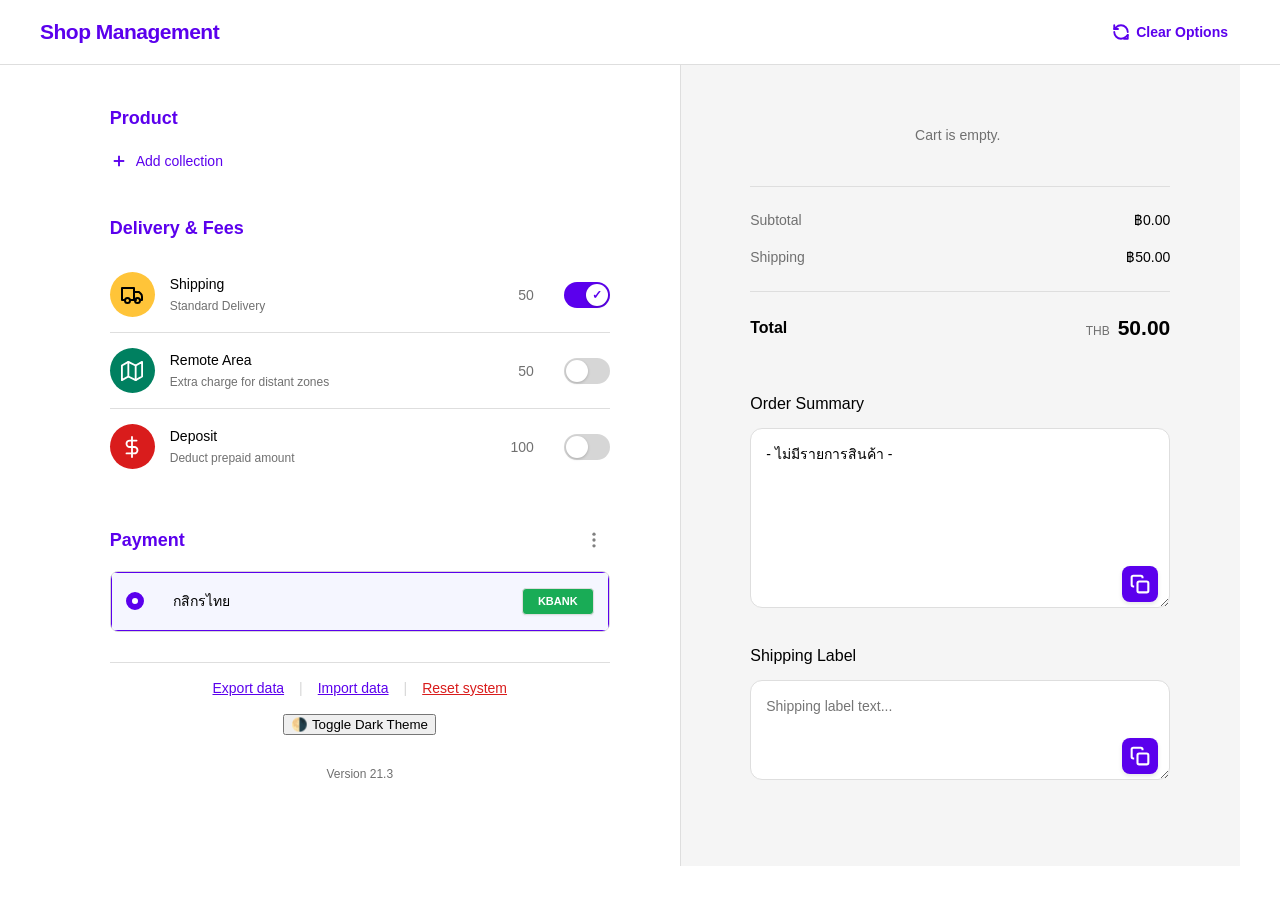
==== index.html @ 7058028e "Update index.html" ====
<!DOCTYPE html>
<html lang="th">
<head>
    <meta charset="UTF-8">
    <meta name="viewport" content="width=device-width, initial-scale=1.0, maximum-scale=1.0, user-scalable=no">
    <title>Shop Management - V21.3</title>
    <style>
        :root {
            --x-bg-main: hsl(0, 0%, 100%);
            --x-bg-subdued: hsl(0, 0%, 96%); 
            --x-border: hsl(0, 0%, 87%);
            --x-border-dark: hsl(0, 0%, 84%);
            
            --x-text-main: hsl(0, 0%, 0%);
            --x-text-subdued: hsl(0, 0%, 44%);
            
            --x-primary: #5b00ed; 
            --x-primary-hover: #4a00c2;
            --x-primary-light: #F5F6FF;
            
            --x-danger: #D91C1C;
            --x-danger-light: #FEECEC;
            --x-setting-gray: #808080;
            --x-paypal: #FFC439;

            --x-spacing-base: 1.4rem;
            --x-radius-base: 8px;
            --x-radius-large: 12px;

            --x-shadow-base: 0 4px 12px rgba(0, 0, 0, 0.1);
            --x-shadow-modal: 0 10px 30px rgba(0, 0, 0, 0.2);
            
            --x-font-family: -apple-system, BlinkMacSystemFont, "Segoe UI", Roboto, Helvetica, Arial, sans-serif, "Apple Color Emoji", "Segoe UI Emoji", "Segoe UI Symbol";
        }

        [data-theme="dark"] {
            --x-bg-main: #121212;       
            --x-bg-subdued: #1A1A1A;      
            --x-border: #333333;
            --x-border-dark: #444444;
            --x-text-main: #F5F5F5;
            --x-text-subdued: #A0A0A0;
            --x-primary: #8C52FF;
            --x-primary-light: #2A1E4A;
        }

        html { font-size: 62.5%; text-size-adjust: 100%; }

        /* เลื่อนขึ้นลงอิสระทั้งหน้า (Global Scroll) */
        body { 
            font-family: var(--x-font-family);
            font-size: 1.4rem; 
            line-height: 1.5;
            margin: 0; padding: 0; color: var(--x-text-main); 
            display: flex; flex-direction: column; min-height: 100vh; overflow-x: hidden;
            background-color: var(--x-bg-main);
            transition: background-color 0.3s, color 0.3s;
        }

        ::-webkit-scrollbar { width: 0.8rem; height: 0.8rem; }
        ::-webkit-scrollbar-track { background: transparent; }
        ::-webkit-scrollbar-thumb { background-color: var(--x-border-dark); border-radius: 1rem; }

        /* ปิดลูกศรขึ้นลงในช่องตัวเลข (Spinners) */
        input[type="number"]::-webkit-outer-spin-button,
        input[type="number"]::-webkit-inner-spin-button {
            -webkit-appearance: none;
            margin: 0;
        }
        input[type="number"] { -moz-appearance: textfield; }

        /* ======================================= */
        /* 🔝 Header */
        /* ======================================= */
        .top-header {
            background: var(--x-bg-main); border-bottom: 1px solid var(--x-border);
            z-index: 1000; position: relative; width: 100%;
        }
        .header-content {
            display: flex; justify-content: space-between; align-items: center;
            max-width: 1200px; margin: 0 auto; padding: 1.5rem 4rem;
        }
        /* ชื่อเว็บตัวหนา */
        .header-logo { font-size: 2.1rem; font-weight: bold; color: var(--x-primary); letter-spacing: -0.05rem;}
        
        .btn-clear { background: transparent; color: var(--x-primary); border: none; font-weight: 600; font-size: 1.4rem; cursor: pointer; transition: 0.2s; display: flex; align-items: center; gap: 0.6rem; padding: 0.8rem 1.2rem; border-radius: var(--x-radius-base);}
        .btn-clear:hover { background: var(--x-primary-light); }

        .layout-container { display: flex; flex: 1; width: 100%; max-width: 1200px; margin: 0 auto; align-items: flex-start; }

        /* ======================================= */
        /* 🛒 ฝั่งซ้าย: จัดการข้อมูล (กว้างเท่าฝั่งขวา 500px) */
        /* ======================================= */
        .management-panel {
            flex: 1; 
            background-color: var(--x-bg-main);
            padding: 4rem; box-sizing: border-box;
        }
        .management-content {
            width: 100%; max-width: 500px; margin: 0 auto;
        }

        /* หัวข้อทั้งหมดตัวหนา */
        .section-title { font-size: 1.8rem; font-weight: bold; margin-top: 4rem; margin-bottom: 1.5rem; color: var(--x-primary);}

        input[type="text"], input[type="number"]:not(.inline-fee-input) {
            width: 100%; background: transparent; border: 1px solid var(--x-border-dark);
            padding: 1.2rem 1.4rem; border-radius: var(--x-radius-base); color: var(--x-text-main); font-size: 1.4rem;
            box-sizing: border-box; transition: 0.2s; font-family: inherit;
        }
        input:focus { outline: none; border-color: var(--x-primary); box-shadow: 0 0 0 1px var(--x-primary); }
        input::placeholder { color: var(--x-text-subdued); }

        /* ======================================= */
        /* Dropdown Menu (มีแหลมๆ ด้านบน และตัวหนังสือบาง) */
        /* ======================================= */
        .dropdown-container { position: relative; display: inline-block; }
        .dropdown-menu {
            position: absolute; right: 0; top: calc(100% + 8px);
            background: var(--x-bg-main); border: 1px solid var(--x-border);
            border-radius: var(--x-radius-base); box-shadow: var(--x-shadow-base);
            z-index: 2000; min-width: 120px; display: none; flex-direction: column;
            padding: 8px 0; overflow: visible;
        }
        .dropdown-menu.show { display: flex; }
        
        .dropdown-menu::before {
            content: ''; position: absolute; top: -6px; right: 12px;
            width: 10px; height: 10px; background: var(--x-bg-main);
            border-top: 1px solid var(--x-border); border-left: 1px solid var(--x-border);
            transform: rotate(45deg); z-index: 1;
        }

        .dropdown-item {
            padding: 10px 16px; cursor: pointer; font-size: 1.4rem; font-weight: normal; 
            color: var(--x-text-main); transition: 0.2s; text-align: left; position: relative; z-index: 2;
        }
        .dropdown-item:hover { background: var(--x-bg-subdued); }
        .dropdown-item.edit { color: var(--x-primary); }
        .dropdown-item.delete { color: var(--x-danger); }

        .option-btn { 
            width: 3.2rem; height: 3.2rem; background: transparent; color: var(--x-setting-gray); 
            border-radius: 50%; display: flex; align-items: center; justify-content: center; 
            border: none; cursor: pointer; padding: 0; transition: 0.2s;
        }
        .option-btn:hover { color: var(--x-text-main); }
        .option-btn svg { width: 2rem; height: 2rem; }

        /* ======================================= */
        /* คอลเลคชั่น */
        /* ======================================= */
        .collection-block { border-bottom: 1px solid var(--x-border); padding-bottom: 2rem; margin-bottom: 2rem;}
        
        .collection-header { display: flex; justify-content: space-between; align-items: center; padding: 1.5rem 0; cursor: pointer; user-select: none;}
        .collection-block.collapsed .collection-body { display: none; }
        .collection-block.collapsed .collection-header { padding-bottom: 0; border-bottom: none;}
        
        .collection-name-text { font-size: 1.6rem; font-weight: normal; color: var(--x-text-subdued); flex: 1; transition: 0.2s; }
        .collection-header:hover .collection-name-text { color: var(--x-text-main); }
        
        .header-actions { display: flex; align-items: center; gap: 0.5rem; }
        
        .chevron-box { background: var(--x-primary-light); color: var(--x-primary); width: 2.8rem; height: 2.8rem; border-radius: 0.6rem; display: flex; align-items: center; justify-content: center; transition: 0.3s;}
        .collection-block.collapsed .chevron-box { transform: rotate(180deg); }

        .collection-body { padding-top: 1rem; }

        /* ======================================= */
        /* สินค้า (ไม่มีช่องกรอก ชื่อ/ราคาขนาดเท่ากัน) */
        /* ======================================= */
        .product-item { background: var(--x-bg-main); padding: 1.5rem; border-radius: var(--x-radius-base); margin-bottom: 1.5rem; border: 1px solid var(--x-border); transition: 0.2s;}
        .product-item:focus-within { border-color: var(--x-primary); box-shadow: 0 0 0 1px var(--x-primary); }
        
        .product-header-row { display: grid; grid-template-columns: 1fr auto auto; gap: 1.5rem; margin-bottom: 0.5rem; align-items: center;}

        .product-info-display { display: flex; flex-direction: column; gap: 0.2rem; justify-content: center; }
        .productName-display { font-size: 1.5rem; font-weight: normal; color: var(--x-text-main); }
        .productPrice-display { font-size: 1.5rem; color: var(--x-text-subdued); }

        .qty-control { display: flex; align-items: center; background: transparent; border: 1px solid var(--x-border-dark); border-radius: var(--x-radius-base); transition: 0.2s; height: 3.2rem; width: 8.5rem;}
        .qty-control:focus-within { border-color: var(--x-primary); box-shadow: inset 0 0 0 1px var(--x-primary);}
        .qty-control input { width: 100%; text-align: center; border: none !important; box-shadow: none !important; padding: 0 !important; background: transparent; font-weight: normal; font-size: 1.4rem;}
        .qty-btn { background: transparent; border: none; color: var(--x-text-subdued); font-size: 1.8rem; width: 2.6rem; height: 100%; cursor: pointer; display: flex; align-items: center; justify-content: center; transition: 0.2s;}
        .qty-btn:hover { color: var(--x-text-main); background: rgba(128, 128, 128, 0.05);}
        
        .option-row { display: flex; align-items: center; gap: 1rem; margin-top: 1rem; padding-top: 1.2rem; border-top: 1px dashed var(--x-border); }
        .size-pills { display: flex; flex-wrap: wrap; gap: 0.6rem; flex: 1;}
        
        .pill { padding: 0.6rem 1.4rem; border-radius: 5rem; background: var(--x-bg-main); color: var(--x-text-main); font-size: 1.2rem; border: 1px solid var(--x-border-dark); cursor: pointer; user-select: none; transition: 0.2s; font-weight: normal;}
        .pill:hover { border-color: var(--x-setting-gray); }
        .pill.active { background: var(--x-setting-gray); color: white; border-color: var(--x-setting-gray); }

        .btn-add { width: 100%; text-align: left; background: transparent; border: none; color: var(--x-primary); font-size: 1.4rem; cursor: pointer; padding: 0.5rem 0; font-weight: normal; display: flex; align-items: center; gap: 0.8rem; margin-top: 1rem;}
        .btn-add svg { stroke-width: 2.5; width: 1.8rem; height: 1.8rem; }
        .btn-add:hover { text-decoration: underline;}

        /* ======================================= */
        /* การตั้งค่า (Delivery & Fees) */
        /* ======================================= */
        .fee-group-box { display: flex; flex-direction: column; margin-bottom: 4rem; }
        
        .shipping-item { display: flex; align-items: center; padding: 1.5rem 0; border-bottom: 1px solid var(--x-border); gap: 1.5rem;}
        
        .shipping-icon { width: 4.5rem; height: 4.5rem; background: var(--x-paypal); color: #000; border-radius: 50%; display: flex; align-items: center; justify-content: center; flex-shrink: 0;}
        .shipping-text { flex: 1; }
        .shipping-title { font-size: 1.4rem; font-weight: normal; color: var(--x-text-main); display: flex; align-items: center; gap: 0.5rem;}
        .shipping-subtitle { font-size: 1.2rem; color: var(--x-text-subdued); margin-top: 0.2rem;}
        
        .ios-switch { position: relative; display: inline-block; width: 4.6rem; height: 2.6rem; flex-shrink: 0; margin-left: 1rem;}
        .ios-switch input { opacity: 0; width: 0; height: 0; }
        .slider { position: absolute; inset: 0; background-color: var(--x-border-dark); border-radius: 3rem; transition: .3s; cursor: pointer;}
        .slider:before { position: absolute; content: ""; height: 2.2rem; width: 2.2rem; left: 0.2rem; bottom: 0.2rem; background-color: white; border-radius: 50%; transition: .3s; display: flex; align-items: center; justify-content: center; box-shadow: 0 1px 3px rgba(0,0,0,0.2);}
        input:checked + .slider { background-color: var(--x-primary); }
        input:checked + .slider:before { transform: translateX(2rem); content: '✓'; color: var(--x-primary); font-size: 1.2rem; font-weight: bold;}
        
        .fee-input-inline { width: 8rem !important; padding: 0.5rem !important; font-size: 1.4rem !important; text-align: right; border: none !important; background: transparent !important; box-shadow: none !important; color: var(--x-text-subdued) !important;}
        .fee-input-inline:focus { color: var(--x-text-main) !important; border-bottom: 1px solid var(--x-primary) !important; border-radius: 0 !important;}

        /* ======================================= */
        /* 🏦 ธนาคาร (Payment Box) */
        /* ======================================= */
        .payment-box { border: 1px solid var(--x-border-dark); background: var(--x-bg-main); display: flex; flex-direction: column; margin-bottom: 1rem; border-radius: var(--x-radius-base); overflow: hidden;}
        .payment-item { display: flex; align-items: center; padding: 1.6rem 1.5rem; border-bottom: 1px solid var(--x-border); cursor: pointer; background: transparent; transition: 0.2s;}
        .payment-item:last-child { border-bottom: none; }
        
        .payment-item.active { background-color: var(--x-primary-light); box-shadow: inset 0 0 0 1px var(--x-primary); border-bottom-color: transparent;} 
        
        .dot-radio { appearance: none; width: 1.8rem; height: 1.8rem; border: 1px solid var(--x-border-dark); border-radius: 50%; margin: 0 1.5rem 0 0; outline: none; cursor: pointer; background: var(--x-bg-main); flex-shrink: 0; position: relative;}
        .dot-radio:checked { border: 6px solid var(--x-primary); background: var(--x-bg-main); }
        
        .payment-text { flex: 1; font-size: 1.4rem; color: var(--x-text-main); font-weight: normal;}
        
        .bank-badge { padding: 0.4rem 1rem; border-radius: 4px; border: 1px solid var(--x-border); font-size: 1.1rem; font-weight: 600; cursor: pointer; display: inline-flex; align-items: center; justify-content: center; min-width: 5rem; text-align: center; color: #FFF; box-shadow: 0 1px 2px rgba(0,0,0,0.05);}

        .bank-popover { position: absolute; z-index: 2000; background: var(--x-bg-main); border: 1px solid var(--x-border); padding: 1rem; border-radius: var(--x-radius-large); box-shadow: 0 10px 30px rgba(0,0,0,0.1); display: flex; flex-direction: column; gap: 0.4rem; opacity: 0; visibility: hidden; transition: 0.2s; min-width: 16rem; max-height: 25rem; overflow-y: auto;}
        .bank-popover.active { opacity: 1; visibility: visible; }
        .bank-option { display: flex; align-items: center; gap: 1rem; padding: 0.8rem 1.2rem; cursor: pointer; font-size: 1.4rem; font-weight: normal; color: var(--x-text-main); border-radius: var(--x-radius-base); transition: 0.2s;}
        .bank-option:hover { background: var(--x-bg-subdued); }
        .bank-color-dot { width: 1.4rem; height: 1.4rem; border-radius: 50%; box-shadow: 0 1px 2px rgba(0,0,0,0.2);}

        /* ======================================= */
        /* 📄 ฝั่งขวา: สรุปยอด (Sticky Fixed) */
        /* ======================================= */
        .summary-panel {
            flex: 1; 
            background-color: var(--x-bg-subdued);
            border-left: 1px solid var(--x-border); transition: 0.3s;
        }
        
        .summary-content {
            width: 100%; max-width: 500px; margin: 0 auto;
            padding: 4rem 4rem 8rem 4rem; box-sizing: border-box;
            position: sticky; top: 0;
        }

        /* จำกัดโชว์บิล 3 รายการ แล้ว Scroll ได้ */
        .visual-bill-wrapper { max-height: 23rem; overflow-y: auto; padding-right: 0.5rem; margin-bottom: 2rem;}
        .visual-bill-wrapper::-webkit-scrollbar { width: 0.4rem; }
        .visual-bill-wrapper::-webkit-scrollbar-thumb { background-color: var(--x-border-dark); border-radius: 1rem; }

        .summary-item { display: flex; justify-content: space-between; align-items: flex-start; padding: 1.2rem 0; font-size: 1.4rem; }
        
        .thumbnail { width: 6.4rem; height: 6.4rem; background: var(--x-bg-main); border-radius: var(--x-radius-large); border: 1px solid var(--x-border-dark); position: relative; display: flex; align-items: center; justify-content: center; flex-shrink: 0; color: var(--x-text-subdued); box-sizing: border-box; margin-right: 1.5rem;}
        .thumbnail::after { content:''; position:absolute; inset: 0.4rem; border: 1px solid rgba(0,0,0,0.05); border-radius: 0.4rem; pointer-events:none;} 
        
        .qty-badge { position: absolute; top: -0.8rem; right: -0.8rem; background: rgba(114, 114, 114, 0.9); color: white; font-size: 1.2rem; min-width: 2rem; height: 2rem; border-radius: 50%; display: flex; align-items: center; justify-content: center; padding: 0 0.4rem; box-sizing: border-box; font-weight: normal; z-index: 2;}
        
        .totals-section { border-top: 1px solid var(--x-border); padding-top: 1.5rem; }
        .cost-line { display: flex; justify-content: space-between; padding: 0.8rem 0; font-size: 1.4rem; color: var(--x-text-main); }
        .cost-line .label { color: var(--x-text-subdued); }
        
        .total-line { border-top: 1px solid var(--x-border); align-items: center; padding-top: 2rem; margin-top: 1.5rem; font-size: 1.6rem; color: var(--x-text-main);}
        .total-price { display: flex; align-items: baseline; gap: 0.8rem; }
        .total-currency { color: var(--x-text-subdued); font-size: 1.2rem; }
        .total-amount { font-size: 2.1rem; font-weight: bold; }

        .output-box-title { margin-top: 4rem; margin-bottom: 1.2rem; font-size: 1.6rem; font-weight: normal; color: var(--x-text-main); }
        
        .output-wrapper { position: relative; width: 100%; }
        textarea.final-output { width: 100%; background: var(--x-bg-main); border: 1px solid var(--x-border); border-radius: var(--x-radius-large); padding: 1.5rem; padding-bottom: 4.5rem; font-family: inherit; font-size: 1.4rem; color: var(--x-text-main); resize: vertical; outline: none; line-height: 1.5; box-sizing: border-box;}
        textarea.final-output:focus { border-color: var(--x-primary); box-shadow: 0 0 0 1px var(--x-primary);}

        /* ปุ่ม Copy (เปลี่ยนเป็นสีม่วง ไม่มีตัวอักษร) */
        .btn-copy-inline {
            position: absolute;
            bottom: 1.2rem;
            right: 1.2rem;
            background: var(--x-primary);
            color: white;
            border: none;
            width: 3.6rem;
            height: 3.6rem;
            border-radius: var(--x-radius-base);
            display: flex;
            align-items: center;
            justify-content: center;
            cursor: pointer;
            transition: 0.2s;
            box-shadow: 0 2px 4px rgba(0,0,0,0.1);
        }
        .btn-copy-inline:hover { filter: brightness(1.1); transform: scale(1.05); }

        /* ======================================= */
        /* 🪟 Modal Popup (สำหรับแก้ไขสินค้า) */
        /* ======================================= */
        .modal-overlay {
            position: fixed; inset: 0; background: rgba(0,0,0,0.5); z-index: 3000;
            display: none; align-items: center; justify-content: center; opacity: 0; transition: 0.3s;
        }
        .modal-overlay.show { display: flex; opacity: 1; }
        .modal-content {
            background: var(--x-bg-main); border-radius: var(--x-radius-large); width: 100%; max-width: 450px;
            box-shadow: var(--x-shadow-modal); overflow: hidden; transform: translateY(20px); transition: 0.3s;
        }
        .modal-overlay.show .modal-content { transform: translateY(0); }
        .modal-header { padding: 2rem; border-bottom: 1px solid var(--x-border); font-size: 1.6rem; font-weight: bold; color: var(--x-text-main); }
        .modal-body { padding: 2rem; display: flex; flex-direction: column; gap: 1.5rem; max-height: 65vh; overflow-y: auto;}
        .modal-body label { font-size: 1.3rem; color: var(--x-text-subdued); font-weight: 500; margin-bottom: -0.5rem;}
        .modal-footer { padding: 1.5rem 2rem; border-top: 1px solid var(--x-border); display: flex; justify-content: flex-end; gap: 1rem; background: var(--x-bg-subdued);}
        
        .btn-modal { padding: 1rem 1.6rem; border-radius: var(--x-radius-base); border: 1px solid var(--x-border-dark); background: var(--x-bg-main); color: var(--x-text-main); cursor: pointer; font-size: 1.4rem; font-weight: 500;}
        .btn-modal.save { background: var(--x-primary); color: white; border-color: var(--x-primary); }
        .btn-modal.save:hover { background: var(--x-primary-hover); }

        /* ======================================= */
        /* Footer Links (ข้อความลิงก์) */
        /* ======================================= */
        .footer-links { display: flex; gap: 1.5rem; margin-top: 3rem; padding-top: 1.5rem; border-top: 1px solid var(--x-border); justify-content: center; align-items: center;}
        .footer-link { background: none; border: none; color: var(--x-primary); font-size: 1.4rem; cursor: pointer; text-decoration: underline; padding: 0; font-family: inherit;}
        .footer-link:hover { color: var(--x-primary-hover); }
        .footer-link.danger { color: var(--x-danger); font-weight: normal; text-decoration: underline;}
        .footer-link.danger:hover { color: darkred; }

        /* ======================================= */
        /* Mobile Layout */
        /* ======================================= */
        .mobile-summary-toggle { display: none; }

        @media (max-width: 1000px) {
            .header-content { padding: 1.5rem 2rem; }
            .layout-container { flex-direction: column; overflow: visible;}
            
            .summary-panel { order: 1; position: static; height: auto; overflow: visible; border-right: none; border-bottom: 1px solid var(--x-border); border-left: none;}
            .summary-content { position: static; padding: 2rem; max-width: 100%; height: auto; display: none; }
            .summary-content.show { display: block; }

            .management-panel { order: 2; padding: 3rem 2rem; max-width: 100%; height: auto; overflow: visible;}
            
            .mobile-summary-toggle {
                display: flex; justify-content: space-between; align-items: center;
                background-color: var(--x-bg-subdued); padding: 1.5rem 2rem; cursor: pointer;
                color: var(--x-primary); font-size: 1.4rem; font-weight: bold;
            }
            .product-header-row { grid-template-columns: 1fr auto auto; }
        }
    </style>
</head>
<body>

    <header class="top-header">
        <div class="header-content">
            <div class="header-logo">Shop Management</div>
            <button class="btn-clear" onclick="clearAllPills()">
                <svg width="18" height="18" viewBox="0 0 24 24" fill="none" stroke="currentColor" stroke-width="2.5" stroke-linecap="round" stroke-linejoin="round"><path d="M21 12a9 9 0 0 0-9-9 9.75 9.75 0 0 0-6.74 2.74L3 8"/><path d="M3 3v5h5"/><path d="M3 12a9 9 0 0 0 9 9 9.75 9.75 0 0 0 6.74-2.74L21 16"/><path d="M16 21h5v-5"/></svg>
                Clear Options
            </button>
        </div>
    </header>

    <div class="layout-container">

        <main class="management-panel">
            <div class="management-content">
                
                <h2 class="section-title" style="margin-top: 0;">Product</h2>
                
                <div id="collectionsContainer"></div>

                <button class="btn-add" style="margin-bottom: 4rem;" onclick="addCollectionBlock()">
                    <svg viewBox="0 0 24 24" fill="none" stroke="currentColor"><line x1="12" y1="5" x2="12" y2="19"></line><line x1="5" y1="12" x2="19" y2="12"></line></svg>
                    Add collection
                </button>

                <h2 class="section-title">Delivery & Fees</h2>
                <div class="fee-group-box">
                    
                    <div class="shipping-item">
                        <div class="shipping-icon">
                            <svg width="24" height="24" viewBox="0 0 24 24" fill="none" stroke="currentColor" stroke-width="2" stroke-linecap="round" stroke-linejoin="round"><path d="M10 17h4V5H2v12h3"></path><path d="M20 17h2v-3.34a4 4 0 0 0-1.17-2.83L19 9h-5v8h2"></path><circle cx="7.5" cy="17.5" r="2.5"></circle><circle cx="17.5" cy="17.5" r="2.5"></circle></svg>
                        </div>
                        <div class="shipping-text">
                            <div class="shipping-title">Shipping</div>
                            <div class="shipping-subtitle">Standard Delivery</div>
                        </div>
                        <input type="number" id="val_shipping" class="fee-input-inline" placeholder="Amount" value="50" oninput="updateData()">
                        <label class="ios-switch">
                            <input type="checkbox" id="check_shipping" onchange="updateData()" checked>
                            <span class="slider"></span>
                        </label>
                    </div>

                    <div class="shipping-item">
                        <div class="shipping-icon" style="background:#008060; color:#FFFFFF;">
                            <svg width="22" height="22" viewBox="0 0 24 24" fill="none" stroke="currentColor" stroke-width="2" stroke-linecap="round" stroke-linejoin="round"><polygon points="1 6 1 22 8 18 16 22 23 18 23 2 16 6 8 2 1 6"></polygon><line x1="8" y1="2" x2="8" y2="18"></line><line x1="16" y1="6" x2="16" y2="22"></line></svg>
                        </div>
                        <div class="shipping-text">
                            <div class="shipping-title">Remote Area</div>
                            <div class="shipping-subtitle">Extra charge for distant zones</div>
                        </div>
                        <input type="number" id="val_special" class="fee-input-inline" placeholder="Amount" value="50" oninput="updateData()">
                        <label class="ios-switch">
                            <input type="checkbox" id="check_special" onchange="updateData()">
                            <span class="slider"></span>
                        </label>
                    </div>

                    <div class="shipping-item" style="border-bottom:none;">
                        <div class="shipping-icon" style="background:var(--x-danger); color:#FFFFFF;">
                            <svg width="22" height="22" viewBox="0 0 24 24" fill="none" stroke="currentColor" stroke-width="2" stroke-linecap="round" stroke-linejoin="round"><line x1="12" y1="1" x2="12" y2="23"></line><path d="M17 5H9.5a3.5 3.5 0 0 0 0 7h5a3.5 3.5 0 0 1 0 7H6"></path></svg>
                        </div>
                        <div class="shipping-text">
                            <div class="shipping-title">Deposit</div>
                            <div class="shipping-subtitle">Deduct prepaid amount</div>
                        </div>
                        <input type="number" id="val_deposit" class="fee-input-inline" placeholder="Amount" value="100" oninput="updateData()">
                        <label class="ios-switch">
                            <input type="checkbox" id="check_deposit" onchange="updateData()">
                            <span class="slider"></span>
                        </label>
                    </div>

                </div>

                <div style="display: flex; justify-content: space-between; align-items: center; margin-bottom: 1.5rem;">
                    <h2 class="section-title" style="margin:0;">Payment</h2>
                    <div class="dropdown-container">
                        <button class="option-btn" onclick="toggleDropdown(event, this)">
                            <svg viewBox="0 0 24 24" fill="currentColor"><circle cx="12" cy="5" r="2"/><circle cx="12" cy="12" r="2"/><circle cx="12" cy="19" r="2"/></svg>
                        </button>
                        <div class="dropdown-menu">
                            <div class="dropdown-item edit" onclick="addBank()">Add Payment</div>
                            <div class="dropdown-item" onclick="editBankList()">Edit Selected</div>
                        </div>
                    </div>
                </div>
                
                <div class="payment-box" id="bankContainer"></div>

                <div class="footer-links">
                    <button class="footer-link" onclick="exportData()">Export data</button>
                    <span style="color:var(--x-border-dark);">|</span>
                    <button class="footer-link" onclick="importData()">Import data</button>
                    <span style="color:var(--x-border-dark);">|</span>
                    <button class="footer-link danger" onclick="clearData()">Reset system</button>
                </div>
                
                <div style="text-align: center; margin-top: 1.5rem;">
                    <button class="btn-text" style="color:var(--x-text-main);" onclick="toggleTheme()">🌗 Toggle Dark Theme</button>
                </div>

                <div style="text-align: center; margin-top: 3rem; color: var(--x-text-subdued); font-size: 1.2rem;">
                    Version 21.3
                </div>

            </div>
        </main>

        <aside class="summary-panel">
            <div class="mobile-summary-toggle" onclick="toggleMobileSummary()">
                <span id="toggle-text" style="display:flex; align-items:center; gap:0.8rem;">
                    <svg viewBox="0 0 24 24" width="18" height="18" fill="currentColor"><path d="M10 19.5c0 .829-.672 1.5-1.5 1.5s-1.5-.671-1.5-1.5c0-.828.672-1.5 1.5-1.5s1.5.672 1.5 1.5zm3.5-1.5c-.828 0-1.5.671-1.5 1.5s.672 1.5 1.5 1.5 1.5-.671 1.5-1.5c0-.828-.672-1.5-1.5-1.5zm1.336-5l1.977-7h-16.813l2.938 7h11.9zm3.164-9l-2.731 9.614c-.179.629-.757 1.052-1.411 1.052h-10.742c-.653 0-1.231-.423-1.411-1.052l-3.21-11.614h-2.995v-2h4.522l.536 1.936h17.442z"/></svg>
                    <span>Show order summary ▾</span>
                </span>
                <span id="mobile-total-price" style="color:var(--x-text-main); font-weight:bold; font-size: 1.6rem;">฿0.00</span>
            </div>

            <div class="summary-content" id="summary-box">
                
                <div class="visual-bill-wrapper" id="visual-bill"></div>

                <div class="totals-section">
                    <div class="cost-line">
                        <span class="label">Subtotal</span>
                        <span id="display-subtotal" style="font-weight: normal;">฿0.00</span>
                    </div>
                    <div class="cost-line" id="display-shipping-row">
                        <span class="label">Shipping</span>
                        <span id="display-shipping" style="font-weight: normal;">฿0.00</span>
                    </div>
                    <div class="cost-line" id="display-deposit-row" style="display:none;">
                        <span class="label">Deposit</span>
                        <span id="display-deposit" style="font-weight: normal; color: var(--x-danger);">-฿0.00</span>
                    </div>
                    
                    <div class="cost-line total-line">
                        <span style="font-weight: bold;">Total</span>
                        <div class="total-price">
                            <span class="total-currency">THB</span>
                            <span id="display-total" class="total-amount">฿0.00</span>
                        </div>
                    </div>
                </div>

                <div class="output-box-title">Order Summary</div>
                <div class="output-wrapper">
                    <textarea id="outputText" class="final-output" style="height: 180px;" readonly placeholder="Order summary text..."></textarea>
                    <button class="btn-copy-inline" onclick="copyText('outputText')" title="Copy Order Summary">
                        <svg width="20" height="20" viewBox="0 0 24 24" fill="none" stroke="currentColor" stroke-width="2.5"><rect x="9" y="9" width="13" height="13" rx="2" ry="2"></rect><path d="M5 15H4a2 2 0 0 1-2-2V4a2 2 0 0 1 2-2h9a2 2 0 0 1 2 2v1"></path></svg>
                    </button>
                </div>

                <div class="output-box-title" style="margin-top: 3rem;">Shipping Label</div>
                <div class="output-wrapper">
                    <textarea id="outputLabelText" class="final-output" style="height: 100px;" readonly placeholder="Shipping label text..."></textarea>
                    <button class="btn-copy-inline" onclick="copyText('outputLabelText')" title="Copy Shipping Label">
                        <svg width="20" height="20" viewBox="0 0 24 24" fill="none" stroke="currentColor" stroke-width="2.5"><rect x="9" y="9" width="13" height="13" rx="2" ry="2"></rect><path d="M5 15H4a2 2 0 0 1-2-2V4a2 2 0 0 1 2-2h9a2 2 0 0 1 2 2v1"></path></svg>
                    </button>
                </div>

            </div>
        </aside>
        
    </div> 

    <div id="bankPopover" class="bank-popover"></div>

    <div class="modal-overlay" id="editModal">
        <div class="modal-content" style="max-width: 450px;">
            <div class="modal-header">Edit Product</div>
            <div class="modal-body" style="max-height: 65vh; overflow-y: auto;">
                <div>
                    <label>Product Name</label>
                    <input type="text" id="modalName" placeholder="Enter product name..." style="margin-top:0.5rem;">
                </div>
                <div>
                    <label>Price</label>
                    <input type="number" id="modalPrice" placeholder="Enter price..." style="margin-top:0.5rem;">
                </div>
                
                <div id="modalOptionsContainer" style="display: flex; flex-direction: column; gap: 1.5rem; margin-top: 0.5rem;">
                    </div>

                <button class="btn-add" type="button" onclick="addModalOptionRow()" style="margin-top: 1rem; padding: 0;">
                    <svg viewBox="0 0 24 24" fill="none" stroke="currentColor"><line x1="12" y1="5" x2="12" y2="19"></line><line x1="5" y1="12" x2="19" y2="12"></line></svg>
                    Add another option (เช่น สี, แบบ)
                </button>
            </div>
            <div class="modal-footer">
                <button class="btn-modal" onclick="closeModal()">Cancel</button>
                <button class="btn-modal save" onclick="saveModal()">Save</button>
            </div>
        </div>
    </div>

<script>
    function toggleTheme() {
        const currentTheme = document.documentElement.getAttribute('data-theme');
        const newTheme = currentTheme === 'dark' ? 'light' : 'dark';
        document.documentElement.setAttribute('data-theme', newTheme);
        localStorage.setItem('theme_shop', newTheme);
    }
    const savedTheme = localStorage.getItem('theme_shop');
    if(savedTheme) document.documentElement.setAttribute('data-theme', savedTheme);

    const ICON_CHEV_UP = `<svg width="18" height="18" viewBox="0 0 24 24" fill="none" stroke="currentColor" stroke-width="2.5" stroke-linecap="round"><polyline points="18 15 12 9 6 15"></polyline></svg>`;
    const ICON_DOTS = `<svg viewBox="0 0 24 24" fill="currentColor"><circle cx="12" cy="5" r="2"/><circle cx="12" cy="12" r="2"/><circle cx="12" cy="19" r="2"/></svg>`;
    const SHIRT_ICON = `<svg width="32" height="32" viewBox="0 0 24 24" fill="none" stroke="currentColor" stroke-width="1" stroke-linecap="round" stroke-linejoin="round"><path d="M20.38 3.46L16 2a4 4 0 0 1-8 0L3.62 3.46a2 2 0 0 0-1.34 2.23l.58 3.47a1 1 0 0 0 .99.84H6v10c0 1.1.9 2 2 2h8a2 2 0 0 0 2-2V10h2.15a1 1 0 0 0 .99-.84l.58-3.47a2 2 0 0 0-1.34-2.23z"></path></svg>`;

    const bankConfig = [
        { code: 'KBANK', color: '#19AC56', name: 'กสิกรไทย' },
        { code: 'SCB', color: '#513589', name: 'ไทยพาณิชย์' },
        { code: 'BBL', color: '#1E4598', name: 'กรุงเทพ' },
        { code: 'KTB', color: '#00AEEF', name: 'กรุงไทย' },
        { code: 'BAY', color: '#FEC43B', name: 'กรุงศรี' },
        { code: 'TTB', color: '#1057EE', name: 'ทีทีบี' },
        { code: 'GSB', color: '#D91673', name: 'ออมสิน' }
    ];

    let defaultBanks = [{id: 'b1', text: 'กสิกรไทย\n123-4-56789-0\nนาย สมชาย ขายดี', bankCode: 'KBANK'}];
    let currentEditingBankId = null;
    let activeProductItem = null; 

    window.onload = function() {
        renderBanks(); 
        loadData();
        updateData(); 
    };

    function toggleDropdown(e, btn) {
        e.stopPropagation();
        const menu = btn.nextElementSibling;
        const isShowing = menu.classList.contains('show');
        document.querySelectorAll('.dropdown-menu').forEach(m => m.classList.remove('show'));
        if (!isShowing) menu.classList.add('show');
    }

    window.onclick = function(event) {
        if (!event.target.closest('.dropdown-container')) {
            document.querySelectorAll('.dropdown-menu').forEach(m => m.classList.remove('show'));
        }
    }

    function toggleMobileSummary() {
        const box = document.getElementById('summary-box');
        const txt = document.getElementById('toggle-text');
        box.classList.toggle('show');
        if(box.classList.contains('show')) {
            txt.innerHTML = `<svg viewBox="0 0 24 24" width="18" height="18" fill="currentColor"><path d="M10 19.5c0 .829-.672 1.5-1.5 1.5s-1.5-.671-1.5-1.5c0-.828.672-1.5 1.5-1.5s1.5.672 1.5 1.5zm3.5-1.5c-.828 0-1.5.671-1.5 1.5s.672 1.5 1.5 1.5 1.5-.671 1.5-1.5c0-.828-.672-1.5-1.5-1.5zm1.336-5l1.977-7h-16.813l2.938 7h11.9zm3.164-9l-2.731 9.614c-.179.629-.757 1.052-1.411 1.052h-10.742c-.653 0-1.231-.423-1.411-1.052l-3.21-11.614h-2.995v-2h4.522l.536 1.936h17.442z"/></svg><span>Hide order summary ▴</span>`;
        } else {
            txt.innerHTML = `<svg viewBox="0 0 24 24" width="18" height="18" fill="currentColor"><path d="M10 19.5c0 .829-.672 1.5-1.5 1.5s-1.5-.671-1.5-1.5c0-.828.672-1.5 1.5-1.5s1.5.672 1.5 1.5zm3.5-1.5c-.828 0-1.5.671-1.5 1.5s.672 1.5 1.5 1.5 1.5-.671 1.5-1.5c0-.828-.672-1.5-1.5-1.5zm1.336-5l1.977-7h-16.813l2.938 7h11.9zm3.164-9l-2.731 9.614c-.179.629-.757 1.052-1.411 1.052h-10.742c-.653 0-1.231-.423-1.411-1.052l-3.21-11.614h-2.995v-2h4.522l.536 1.936h17.442z"/></svg><span>Show order summary ▾</span>`;
        }
    }

    function renderBanks() {
        let banks = JSON.parse(localStorage.getItem('bankData')) || defaultBanks;
        const container = document.getElementById('bankContainer');
        let selectedId = localStorage.getItem('bank');
        
        container.innerHTML = '';
        if(banks.length === 0) {
            container.innerHTML = '<div style="padding:15px; color:var(--x-text-muted);">ไม่มีบัญชีธนาคาร (เพิ่มที่เมนู Payment)</div>';
            return;
        }
        if (!banks.find(b => b.id === selectedId)) selectedId = banks[0].id;

        banks.forEach(b => {
            const isChecked = b.id === selectedId ? 'checked' : '';
            
            let code = b.bankCode || 'CUSTOM';
            let conf = bankConfig.find(x => x.code === code);
            let displayColor = conf ? conf.color : (b.customColor || '#808080');
            let displayCode = conf ? conf.code : 'CUST';

            if(!b.bankCode && b.color) displayColor = b.color;
            let bankName = b.text.split('\n')[0];

            const html = `
                <label class="payment-item ${isChecked ? 'active' : ''}">
                    <div style="display:flex; align-items:center; gap:1.4rem; flex:1;">
                        <input type="radio" class="dot-radio" name="bankSelect" value="${b.id}" ${isChecked} onchange="updateData()">
                        <span class="payment-text">${bankName}</span>
                    </div>
                    <div class="bank-badge" style="background:${displayColor};" onclick="openBankPopover(event, '${b.id}')" title="เปลี่ยนไอคอนธนาคาร">
                        ${displayCode}
                    </div>
                </label>
            `;
            container.insertAdjacentHTML('beforeend', html);
        });
    }

    function openBankPopover(event, bankId) {
        event.preventDefault(); 
        event.stopPropagation();
        currentEditingBankId = bankId;
        
        const popover = document.getElementById('bankPopover');
        const rect = event.currentTarget.getBoundingClientRect();
        
        popover.innerHTML = '';
        bankConfig.forEach(conf => {
            const option = document.createElement('div');
            option.className = 'bank-option';
            option.innerHTML = `<div class="bank-color-dot" style="background:${conf.color};"></div> ${conf.name} (${conf.code})`;
            option.onclick = (e) => { e.stopPropagation(); selectBankIcon(conf.code); };
            popover.appendChild(option);
        });

        const customOpt = document.createElement('label');
        customOpt.className = 'bank-option';
        customOpt.style.borderTop = '1px solid var(--x-border)';
        customOpt.style.marginTop = '0.5rem';
        customOpt.style.paddingTop = '1rem';
        customOpt.innerHTML = `
            <div class="bank-color-dot" style="background: conic-gradient(red, yellow, lime, aqua, blue, magenta, red);"></div> 
            เลือกสีเอง (Custom)
            <input type="color" style="opacity:0; position:absolute; width:1px; height:1px;" onchange="selectBankIcon('CUSTOM', this.value)" onclick="event.stopPropagation()">
        `;
        popover.appendChild(customOpt);

        popover.style.display = 'flex';
        let pHeight = popover.offsetHeight;
        
        let spaceBelow = window.innerHeight - rect.bottom;
        if (spaceBelow < pHeight + 10) {
            popover.style.top = (rect.top + window.scrollY - pHeight - 5) + 'px'; 
        } else {
            popover.style.top = (rect.bottom + window.scrollY + 5) + 'px'; 
        }
        popover.style.left = (rect.left + window.scrollX - 100) + 'px';
        popover.classList.add('active');
    }

    function selectBankIcon(code, customHex = null) {
        if (currentEditingBankId) {
            let banks = JSON.parse(localStorage.getItem('bankData')) || defaultBanks;
            const index = banks.findIndex(b => b.id === currentEditingBankId);
            if (index !== -1) { 
                banks[index].bankCode = code; 
                if(customHex) banks[index].customColor = customHex;
                localStorage.setItem('bankData', JSON.stringify(banks)); 
                renderBanks(); 
            }
        }
        document.getElementById('bankPopover').classList.remove('active');
        currentEditingBankId = null;
    }

    function addBank() {
        const input = prompt("🏦 เพิ่มข้อมูลบัญชีใหม่\n(พิมพ์ // เพื่อบังคับขึ้นบรรทัดใหม่ เช่น ธ.กสิกร // 12345 // สมชาย):");
        if (input && input.trim()) {
            let banks = JSON.parse(localStorage.getItem('bankData')) || defaultBanks;
            let newId = 'b' + Date.now();
            banks.push({ id: newId, text: input.split('//').map(s => s.trim()).join('\n'), bankCode: 'BANK' });
            localStorage.setItem('bankData', JSON.stringify(banks));
            localStorage.setItem('bank', newId);
            renderBanks(); updateData();
        }
    }

    function editBankList() {
        let banks = JSON.parse(localStorage.getItem('bankData')) || defaultBanks;
        const selectedNode = document.querySelector('input[name="bankSelect"]:checked');
        if(!selectedNode) { alert('กรุณาเลือกธนาคารที่ต้องการแก้ไขก่อน'); return;}
        
        let selectedId = selectedNode.value;
        let bank = banks.find(b => b.id === selectedId);
        if(bank) {
            const input = prompt("✏️ แก้ไขข้อมูลบัญชี (พิมพ์ // ขึ้นบรรทัดใหม่)\n🚨 ลบข้อความทั้งหมดเพื่อลบ:", bank.text.split('\n').join(' // '));
            if (input !== null) {
                if (input.trim() === '') banks = banks.filter(b => b.id !== selectedId);
                else bank.text = input.split('//').map(s => s.trim()).join('\n');
                localStorage.setItem('bankData', JSON.stringify(banks));
                renderBanks(); updateData();
            }
        }
    }

    function adjustQty(btn, delta) {
        const input = btn.parentElement.querySelector('.productQty');
        let currentVal = parseInt(input.value) || 1;
        let newVal = currentVal + delta;
        if (newVal < 1) newVal = 1;
        input.value = newVal;
        updateData();
    }

    function saveData() {
        localStorage.setItem('val_shipping', document.getElementById('val_shipping').value);
        localStorage.setItem('val_special', document.getElementById('val_special').value);
        localStorage.setItem('val_deposit', document.getElementById('val_deposit').value);
        localStorage.setItem('check_shipping', document.getElementById('check_shipping').checked);
        localStorage.setItem('check_special', document.getElementById('check_special').checked);
        localStorage.setItem('check_deposit', document.getElementById('check_deposit').checked);
        
        const selectedBankNode = document.querySelector('input[name="bankSelect"]:checked');
        if(selectedBankNode) localStorage.setItem('bank', selectedBankNode.value);

        const collections = [];
        document.querySelectorAll('.collection-block').forEach(block => {
            const colName = block.querySelector('.collectionName').value;
            const isCollapsed = block.classList.contains('collapsed');
            const products = [];
            block.querySelectorAll('.product-item').forEach(item => {
                const name = item.querySelector('.productName').value;
                const price = item.querySelector('.productPrice').value;
                const qty = item.querySelector('.productQty').value;
                const optionRows = [];
                item.querySelectorAll('.option-row').forEach(rowEl => {
                    const availableSizes = []; const selectedSizes = [];
                    rowEl.querySelectorAll('.pill[data-size]').forEach(pill => {
                        const size = pill.getAttribute('data-size');
                        availableSizes.push(size);
                        if (pill.classList.contains('active')) selectedSizes.push(size);
                    });
                    optionRows.push({ availableSizes, selectedSizes });
                });
                products.push({ name, price, qty, optionRows });
            });
            collections.push({ colName, isCollapsed, products });
        });
        localStorage.setItem('orderDataV3', JSON.stringify(collections));
    }

    function loadData() {
        if (localStorage.getItem('val_shipping')) document.getElementById('val_shipping').value = localStorage.getItem('val_shipping');
        if (localStorage.getItem('val_special')) document.getElementById('val_special').value = localStorage.getItem('val_special');
        if (localStorage.getItem('val_deposit')) document.getElementById('val_deposit').value = localStorage.getItem('val_deposit');

        ['shipping', 'special', 'deposit'].forEach(id => {
            let savedState = localStorage.getItem('check_' + id);
            let checkbox = document.getElementById('check_' + id);
            if (savedState === 'false') checkbox.checked = false;
            else if (savedState === 'true') checkbox.checked = true;
            else checkbox.checked = (id === 'shipping');
        });

        const container = document.getElementById('collectionsContainer');
        container.innerHTML = ''; 
        let savedData = JSON.parse(localStorage.getItem('orderDataV3'));
        
        if (savedData && savedData.length > 0) {
            savedData.forEach(col => {
                const block = addCollectionBlock(col.colName, col.isCollapsed);
                if(col.products.length > 0) {
                    col.products.forEach(p => block.querySelector('.productList').appendChild(createProductItemElement(p.name, p.price, p.qty, p.optionRows)));
                } else block.querySelector('.productList').appendChild(createProductItemElement()); 
            });
        } 
    }

    function updateData() {
        saveData();
        renderBanks(); 
        generateOutput();
    }

    function generateOutput() {
        const ship = document.getElementById('check_shipping').checked ? parseFloat(document.getElementById('val_shipping').value)||0 : 0;
        const spec = document.getElementById('check_special').checked ? parseFloat(document.getElementById('val_special').value)||0 : 0;
        const dep = document.getElementById('check_deposit').checked ? parseFloat(document.getElementById('val_deposit').value)||0 : 0;

        let finalProductsText = '', labelLines = [], validPrices = [], hasMissingPrice = false, productsSum = 0;
        let visualBillHtml = ''; 
        let hasItem = false;

        document.querySelectorAll('.collection-block').forEach(block => {
            const colName = block.querySelector('.collectionName').value.trim();
            let colText = '', colLabelProducts = [], mergedMap = {}, orderArr = [];
            
            block.querySelectorAll('.product-item').forEach(item => {
                const nameVal = item.querySelector('.productName').value.trim();
                const rawPrice = item.querySelector('.productPrice').value.trim();
                const qtyVal = parseInt(item.querySelector('.productQty').value.trim()) || 1; 
                const rowEls = item.querySelectorAll('.option-row');
                
                if (rowEls.length === 0 || (rowEls.length === 1 && rowEls[0].querySelector('.pill.active[data-size="-"]'))) {
                    if (nameVal !== '' && !item.querySelector('.pill.active:not([data-size="-"])')) {
                        hasItem = true;
                        if (!mergedMap[nameVal]) { mergedMap[nameVal] = []; orderArr.push(nameVal); }
                        mergedMap[nameVal].push(qtyVal > 1 ? `x${qtyVal}` : '');
                        
                        let priceText = '***';
                        if (rawPrice === '') { validPrices.push('***'); hasMissingPrice = true; } 
                        else { 
                            let p = parseFloat(rawPrice); validPrices.push(qtyVal > 1 ? `${p}x${qtyVal}` : p); productsSum += (p * qtyVal); 
                            priceText = `฿${(p * qtyVal).toFixed(2)}`;
                        }
                        
                        visualBillHtml += `<div class="summary-item">
                            <div style="display:flex; align-items:flex-start;">
                                <div class="thumbnail">
                                    ${SHIRT_ICON}
                                    <div class="qty-badge">${qtyVal}</div>
                                </div>
                                <div style="flex:1;">
                                    <div style="font-weight:bold; color:var(--x-text-main); font-size:1.4rem;">${nameVal}</div>
                                    <div style="font-size:1.2rem; color:var(--x-text-subdued); margin-top:0.2rem;">${colName}</div>
                                </div>
                            </div>
                            <span style="font-weight:normal;">${priceText}</span>
                        </div>`;
                    }
                } else {
                    let textParts = [], maxActive = 0;
                    rowEls.forEach(r => {
                        const actives = r.querySelectorAll('.pill.active');
                        maxActive = Math.max(maxActive, actives.length);
                        if (actives.length > 0) textParts.push(Array.from(actives).map(p=>p.getAttribute('data-size')).filter(s=>s!=='-').join(','));
                    });
                    if (nameVal !== '' && maxActive > 0) {
                        hasItem = true;
                        if (!mergedMap[nameVal]) { mergedMap[nameVal] = []; orderArr.push(nameVal); }
                        let token = textParts.length > 0 ? `(${textParts.join(' ')})` : '';
                        if (qtyVal > 1) token += (token ? ` x${qtyVal}` : `x${qtyVal}`);
                        mergedMap[nameVal].push(token);
                        
                        let priceText = '***';
                        if (rawPrice === '') { for(let i=0; i<maxActive; i++) validPrices.push('***'); hasMissingPrice = true; } 
                        else { 
                            let p = parseFloat(rawPrice); 
                            for(let i=0; i<maxActive; i++) { validPrices.push(qtyVal > 1 ? `${p}x${qtyVal}` : p); productsSum += (p * qtyVal); } 
                            priceText = `฿${(p * maxActive * qtyVal).toFixed(2)}`;
                        }

                        visualBillHtml += `<div class="summary-item">
                            <div style="display:flex; align-items:flex-start;">
                                <div class="thumbnail">
                                    ${SHIRT_ICON}
                                    <div class="qty-badge">${maxActive * qtyVal}</div>
                                </div>
                                <div style="flex:1;">
                                    <div style="font-weight:bold; color:var(--x-text-main); font-size:1.4rem;">${nameVal}</div>
                                    <div style="font-size:1.2rem; color:var(--x-text-subdued); margin-top:0.2rem;">${colName} ${textParts.length > 0 ? `(${textParts.join(' ')})` : ''}</div>
                                </div>
                            </div>
                            <span style="font-weight:normal;">${priceText}</span>
                        </div>`;
                    }
                }
            });

            orderArr.forEach(name => {
                const sizes = mergedMap[name].filter(s=>s).join(', ');
                colText += sizes ? `- ${name} ${sizes}\n` : `- ${name}\n`;
                colLabelProducts.push(sizes ? `${name} ${sizes}` : name);
            });

            if (colText) finalProductsText += (colName ? `${colName}\n` : '') + colText + '\n';
            if (colLabelProducts.length) labelLines.push(colName ? `${colName} = ${colLabelProducts.join(' / ')}` : colLabelProducts.join(' / '));
        });

        // แอด Remote Area เข้าตะกร้า
        if (spec > 0 && document.getElementById('check_special').checked) {
            hasItem = true;
            visualBillHtml += `<div class="summary-item">
                <div style="display:flex; align-items:flex-start;">
                    <div class="thumbnail" style="color:#008060;">
                        <svg width="26" height="26" viewBox="0 0 24 24" fill="none" stroke="currentColor" stroke-width="2" stroke-linecap="round" stroke-linejoin="round"><polygon points="1 6 1 22 8 18 16 22 23 18 23 2 16 6 8 2 1 6"></polygon></svg>
                        <div class="qty-badge">1</div>
                    </div>
                    <div style="flex:1;">
                        <div style="font-weight:bold; color:var(--x-text-main); font-size:1.4rem;">พื้นที่พิเศษ (Remote Area)</div>
                        <div style="font-size:1.2rem; color:var(--x-text-subdued); margin-top:0.2rem;">Extra charge for distant zones</div>
                    </div>
                </div>
                <span style="font-weight:normal;">฿${spec.toFixed(2)}</span>
            </div>`;
            finalProductsText += `\n- พื้นที่พิเศษ (Remote Area)\n`;
        }

        if(!hasItem) visualBillHtml = '<div style="text-align:center; color:var(--x-text-subdued); margin: 2rem 0; font-size:1.4rem;">Cart is empty.</div>';
        document.getElementById('visual-bill').innerHTML = visualBillHtml;

        document.getElementById('display-subtotal').innerText = hasMissingPrice ? '***' : `฿${productsSum.toFixed(2)}`;
        
        let totalShipping = ship + spec;
        
        if(document.getElementById('check_shipping').checked && ship > 0) {
            document.getElementById('display-shipping-row').style.display = 'flex';
            document.getElementById('display-shipping').innerText = `฿${ship.toFixed(2)}`;
        } else {
            document.getElementById('display-shipping-row').style.display = 'none';
        }

        if(dep > 0 && document.getElementById('check_deposit').checked) {
            document.getElementById('display-deposit-row').style.display = 'flex';
            document.getElementById('display-deposit').innerText = `-฿${dep.toFixed(2)}`;
        } else {
            document.getElementById('display-deposit-row').style.display = 'none';
        }

        let netTotal = productsSum + totalShipping - (document.getElementById('check_deposit').checked ? dep : 0);
        let displayTotalText = hasMissingPrice ? '***' : `${netTotal.toFixed(2)}`;
        document.getElementById('display-total').innerText = displayTotalText;
        document.getElementById('mobile-total-price').innerText = `฿${displayTotalText}`;

        let terms = hasMissingPrice ? ['***'] : [...validPrices];
        if (ship > 0 && document.getElementById('check_shipping').checked) terms.push(ship);
        if (spec > 0 && document.getElementById('check_special').checked) terms.push(spec);

        let pStr = '';
        if (hasMissingPrice) {
            pStr = terms.length > 1 ? terms.join(' + ') : terms[0]||'***';
            if (dep > 0 && document.getElementById('check_deposit').checked) pStr += ` - ${dep}`;
            pStr += ' = ***';
        } else {
            pStr = terms.length > 0 ? (terms.length > 1 ? terms.join(' + ') : terms[0]) : (dep > 0 && document.getElementById('check_deposit').checked ? '0' : '0');
            if (dep > 0 && document.getElementById('check_deposit').checked) pStr += ` - ${dep}`;
            pStr += ` = ${netTotal}`;
        }

        let breakdown = (ship > 0 && document.getElementById('check_shipping').checked ? `ค่าจัดส่ง: ${ship} บาท\n` : '') + (dep > 0 && document.getElementById('check_deposit').checked ? `หักมัดจำ: -${dep} บาท\n` : '');
        
        let bankId = localStorage.getItem('bank'), bankText = "(กรุณาเลือกบัญชีธนาคาร)";
        if (bankId) { let b = (JSON.parse(localStorage.getItem('bankData'))||defaultBanks).find(x=>x.id===bankId); if(b) bankText = b.text; }

        document.getElementById('outputText').value = !finalProductsText.trim() ? '- ไม่มีรายการสินค้า -\n\n' : `${finalProductsText.trim()}\n\n${breakdown}ยอดรวม: ${pStr} บาท\n\n--------------------------\nชำระเงินได้ที่:\n${bankText}\n\nโอนเงินแล้วกรุณาส่งสลิป และที่อยู่ให้ด้วยนะคะ`;
        document.getElementById('outputLabelText').value = labelLines.join('\n');
    }

    function toggleCollection(el) { el.closest('.collection-block').classList.toggle('collapsed'); saveData(); }

    function editCollectionName(btn) {
        const block = btn.closest('.collection-block');
        const nameInput = block.querySelector('.collectionName');
        const nameText = block.querySelector('.collection-name-text');
        const newName = prompt('Rename Collection:', nameInput.value);
        if (newName !== null && newName.trim() !== '') {
            nameInput.value = newName;
            nameText.innerText = newName;
            updateData();
        }
    }
    
    function removeCollectionBlock(btn) {
        if(confirm('🚨 Delete this entire collection?')) {
            btn.closest('.collection-block').remove(); updateData();
        }
    }

    function addCollectionBlock(colName = '', isCollapsed = false) {
        const container = document.getElementById('collectionsContainer');
        const block = document.createElement('div');
        block.className = 'collection-block';
        if(isCollapsed) block.classList.add('collapsed');
        block.innerHTML = `
            <div class="collection-header" onclick="toggleCollection(this)">
                <div class="collection-name-text">${colName || 'New Collection'}</div>
                <div class="header-actions">
                    <div class="dropdown-container">
                        <button class="option-btn" onclick="toggleDropdown(event, this)">${ICON_DOTS}</button>
                        <div class="dropdown-menu">
                            <div class="dropdown-item edit" onclick="editCollectionName(this)">Edit</div>
                            <div class="dropdown-item delete" onclick="removeCollectionBlock(this)">Delete</div>
                        </div>
                    </div>
                    <div class="chevron-box">${ICON_CHEV_UP}</div>
                </div>
                <input type="hidden" class="collectionName" value="${colName}">
            </div>
            <div class="collection-body">
                <div class="productList"></div>
                <button class="btn-add" onclick="handleAddProductClick(this)">
                    <svg viewBox="0 0 24 24" fill="none" stroke="currentColor"><line x1="12" y1="5" x2="12" y2="19"></line><line x1="5" y1="12" x2="19" y2="12"></line></svg>
                    Add product
                </button>
            </div>
        `;
        container.appendChild(block);
        if(colName === '') { block.querySelector('.productList').appendChild(createProductItemElement()); updateData(); }
        return block;
    }

    function clearAllPills() { document.querySelectorAll('.pill.active').forEach(p => p.classList.remove('active')); document.querySelectorAll('.productQty').forEach(q => q.value = 1); ['special', 'deposit'].forEach(id => document.getElementById('check_' + id).checked = false); updateData(); }
    function handleAddProductClick(btn) { btn.previousElementSibling.appendChild(createProductItemElement()); updateData(); }
    function removeProduct(btn) { if(confirm('Delete this product?')) { btn.closest('.product-item').remove(); updateData(); } }
    function clearData() { if(confirm('🚨 Reset all data?')) { localStorage.removeItem('orderDataV3'); location.reload(); } }

    function createOptionRowHtml(availableSizes, selectedSizes) {
        let pillsHtml = availableSizes.map(s => `<div class="pill ${selectedSizes.includes(s) ? 'active' : ''}" onclick="togglePill(this)" data-size="${s}">${s}</div>`).join('');
        return `<div class="option-row"><div class="size-pills">${pillsHtml}</div></div>`;
    }

    function createProductItemElement(name = '', price = '', qty = 1, optionRowsArray = null) {
        const newItem = document.createElement('div'); newItem.className = 'product-item';
        let rows = optionRowsArray !== null ? (optionRowsArray.length === 0 ? [{availableSizes:['-'], selectedSizes:[]}] : optionRowsArray) : [{availableSizes:['S','M','L','XL','2XL'], selectedSizes:[]}];
        
        newItem.innerHTML = `
            <div class="product-header-row">
                <div class="product-info-display">
                    <div class="productName-display">${name || 'Product name'}</div>
                    <div class="productPrice-display">฿${price || '0'}</div>
                </div>
                
                <input type="hidden" class="productName" value="${name}">
                <input type="hidden" class="productPrice" value="${price}">
                
                <div class="qty-control">
                    <button class="qty-btn minus" type="button" onclick="adjustQty(this, -1)">−</button>
                    <input type="number" class="productQty" value="${qty || 1}" min="1" oninput="updateData()">
                    <button class="qty-btn plus" type="button" onclick="adjustQty(this, 1)">+</button>
                </div>
                
                <div class="dropdown-container">
                    <button class="option-btn" onclick="toggleDropdown(event, this)">${ICON_DOTS}</button>
                    <div class="dropdown-menu">
                        <div class="dropdown-item edit" onclick="openEditModal(this)">Edit</div>
                        <div class="dropdown-item" onclick="cloneProduct(this)">Copy</div>
                        <div class="dropdown-item delete" onclick="removeProduct(this)">Delete</div>
                    </div>
                </div>
            </div>
            <div class="product-options-container">${rows.map(r => createOptionRowHtml(r.availableSizes, r.selectedSizes)).join('')}</div>
        `;
        return newItem;
    }

    function cloneProduct(btn) {
        const item = btn.closest('.product-item');
        const rows = Array.from(item.querySelectorAll('.option-row')).map(r => ({ availableSizes: Array.from(r.querySelectorAll('.pill[data-size]')).map(p=>p.getAttribute('data-size')), selectedSizes: [] }));
        item.parentNode.insertBefore(createProductItemElement(item.querySelector('.productName').value, item.querySelector('.productPrice').value, 1, rows), item.nextSibling);
        updateData();
    }

    function togglePill(pill) { pill.classList.toggle('active'); updateData(); }

    // ==========================================
    // Modal Logic (แก้ไขสินค้าแบบ Popup)
    // ==========================================
    function openEditModal(btn) {
        activeProductItem = btn.closest('.product-item');
        
        const nameVal = activeProductItem.querySelector('.productName').value;
        const priceVal = activeProductItem.querySelector('.productPrice').value;
        
        document.getElementById('modalName').value = nameVal;
        document.getElementById('modalPrice').value = priceVal;
        
        const container = document.getElementById('modalOptionsContainer');
        container.innerHTML = ''; 
        
        const optionRows = activeProductItem.querySelectorAll('.option-row');
        if (optionRows.length > 0) {
            optionRows.forEach((row, index) => {
                const optionsArr = Array.from(row.querySelectorAll('.pill[data-size]')).map(p => p.getAttribute('data-size'));
                addModalOptionRow(optionsArr.join(', '), index + 1);
            });
        } else {
            addModalOptionRow('', 1);
        }
        
        document.getElementById('editModal').classList.add('show');
    }

    function addModalOptionRow(value = '', index = null) {
        const container = document.getElementById('modalOptionsContainer');
        const displayIndex = index || (container.children.length + 1);
        
        const div = document.createElement('div');
        div.style.display = 'flex';
        div.style.flexDirection = 'column';
        div.style.gap = '0.5rem';
        div.className = 'option-row-modal'; 
        div.innerHTML = `
            <label style="display:flex; justify-content:space-between; align-items:center; font-size: 1.3rem; color: var(--x-text-subdued); font-weight: 500;">
                <div>Option <span class="opt-index">${displayIndex}</span> (คั่นด้วยลูกน้ำ ,)</div>
                ${displayIndex > 1 ? `<span style="color:var(--x-danger); cursor:pointer; font-size:1.2rem; font-weight:normal;" onclick="removeModalOptionRow(this)">Remove</span>` : ''}
            </label>
            <input type="text" class="modal-option-input" placeholder="เช่น S, M, L หรือ แดง, ดำ" value="${value}">
        `;
        container.appendChild(div);
        updateModalOptionIndexes();
    }

    function removeModalOptionRow(btn) {
        btn.closest('.option-row-modal').remove();
        updateModalOptionIndexes();
    }

    function updateModalOptionIndexes() {
        const container = document.getElementById('modalOptionsContainer');
        const rows = container.querySelectorAll('.option-row-modal');
        rows.forEach((row, idx) => {
            const indexSpan = row.querySelector('.opt-index');
            if(indexSpan) indexSpan.innerText = idx + 1;
        });
    }

    function closeModal() {
        document.getElementById('editModal').classList.remove('show');
        activeProductItem = null;
    }

    function saveModal() {
        if (!activeProductItem) return;
        
        const newName = document.getElementById('modalName').value;
        const newPrice = document.getElementById('modalPrice').value;
        
        activeProductItem.querySelector('.productName').value = newName;
        activeProductItem.querySelector('.productPrice').value = newPrice;
        activeProductItem.querySelector('.productName-display').innerText = newName || 'Product name';
        activeProductItem.querySelector('.productPrice-display').innerText = `฿${newPrice || '0'}`;
        
        const inputs = document.querySelectorAll('.modal-option-input');
        const container = activeProductItem.querySelector('.product-options-container');
        
        const oldActivePills = Array.from(activeProductItem.querySelectorAll('.pill.active')).map(p => p.getAttribute('data-size'));
        
        container.innerHTML = ''; 
        
        inputs.forEach(input => {
            let arr = input.value.split(',').map(x=>x.trim()).filter(x=>x);
            if (arr.length > 0) {
                container.insertAdjacentHTML('beforeend', createOptionRowHtml(arr, oldActivePills));
            }
        });
        
        if (container.innerHTML === '') {
            container.insertAdjacentHTML('beforeend', createOptionRowHtml(['-'], []));
        }
        
        closeModal();
        updateData();
    }

    function copyText(id) { const el = document.getElementById(id); if(el.value.trim()){ el.select(); document.execCommand('copy'); window.getSelection().removeAllRanges(); } }

    function exportData() {
        saveData();
        const exportObj = {
            version: "v21.3",
            collections: JSON.parse(localStorage.getItem('orderDataV3')) || [],
            banks: JSON.parse(localStorage.getItem('bankData')) || defaultBanks,
            selectedBank: localStorage.getItem('bank') || '',
            settings: {
                val_shipping: localStorage.getItem('val_shipping') || '50', val_special: localStorage.getItem('val_special') || '50', val_deposit: localStorage.getItem('val_deposit') || '100',
                check_shipping: localStorage.getItem('check_shipping') === 'true', check_special: localStorage.getItem('check_special') === 'true', check_deposit: localStorage.getItem('check_deposit') === 'true',
            }
        };
        const dataStr = JSON.stringify(exportObj); const encodedData = btoa(encodeURIComponent(dataStr));
        navigator.clipboard.writeText(encodedData).then(() => alert('📋 Export copied to clipboard!')).catch(() => prompt('Copy this code:', encodedData));
    }

    function importData() {
        const code = prompt('📥 Paste code to import:');
        if (!code) return;
        try {
            const parsedData = JSON.parse(decodeURIComponent(atob(code)));
            if (Array.isArray(parsedData)) localStorage.setItem('orderDataV3', JSON.stringify(parsedData));
            else if (parsedData && parsedData.collections) {
                localStorage.setItem('orderDataV3', JSON.stringify(parsedData.collections));
                if (parsedData.banks) localStorage.setItem('bankData', JSON.stringify(parsedData.banks));
                if (parsedData.selectedBank) localStorage.setItem('bank', JSON.stringify(parsedData.selectedBank));
                if (parsedData.settings) {
                    ['val_shipping', 'val_special', 'val_deposit', 'check_shipping', 'check_special', 'check_deposit'].forEach(key => {
                        if(parsedData.settings[key] !== undefined) localStorage.setItem(key, parsedData.settings[key]);
                    });
                }
            }
            renderBanks(); loadData(); updateData(); alert('✅ Import successful!');
        } catch(e) { alert('❌ Invalid code.'); }
    }

</script>
</body>
</html>
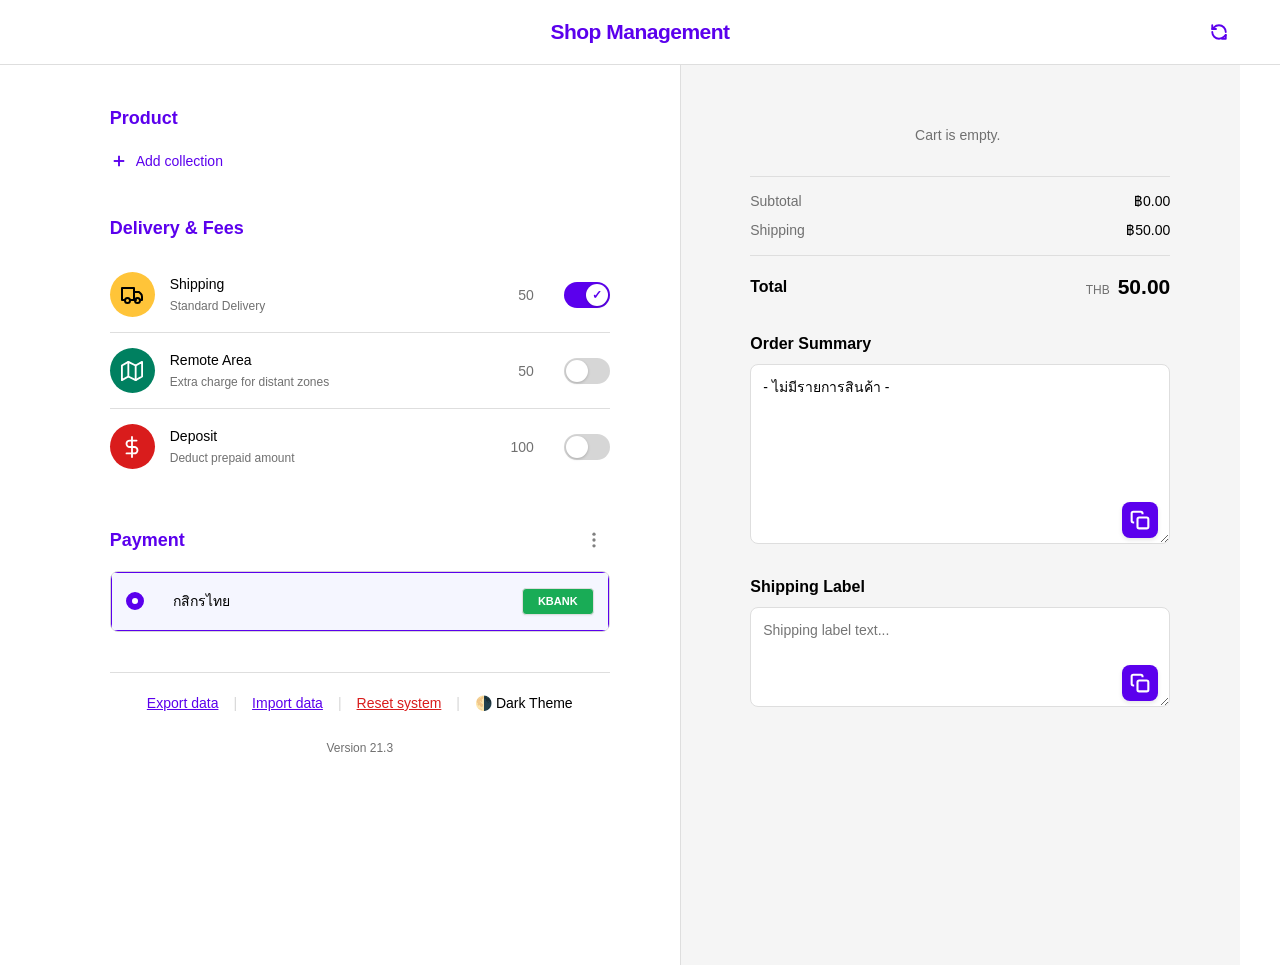
==== commit add99ccd: "Update index.html" ====
--- a/index.html
+++ b/index.html
@@ -3,7 +3,7 @@
 <head>
     <meta charset="UTF-8">
     <meta name="viewport" content="width=device-width, initial-scale=1.0, maximum-scale=1.0, user-scalable=no">
-    <title>Shop Management - V21.3</title>
+    <title>Shop Management - V21.4</title>
     <style>
         :root {
             --x-bg-main: hsl(0, 0%, 100%);
@@ -46,7 +46,9 @@
 
         html { font-size: 62.5%; text-size-adjust: 100%; }
 
+        /* ======================================= */
         /* เลื่อนขึ้นลงอิสระทั้งหน้า (Global Scroll) */
+        /* ======================================= */
         body { 
             font-family: var(--x-font-family);
             font-size: 1.4rem; 
@@ -70,26 +72,26 @@
         input[type="number"] { -moz-appearance: textfield; }
 
         /* ======================================= */
-        /* 🔝 Header */
+        /* 🔝 Header (Logo อยู่ตรงกลาง) */
         /* ======================================= */
         .top-header {
             background: var(--x-bg-main); border-bottom: 1px solid var(--x-border);
             z-index: 1000; position: relative; width: 100%;
         }
         .header-content {
-            display: flex; justify-content: space-between; align-items: center;
+            display: grid; grid-template-columns: 1fr auto 1fr; align-items: center;
             max-width: 1200px; margin: 0 auto; padding: 1.5rem 4rem;
         }
-        /* ชื่อเว็บตัวหนา */
-        .header-logo { font-size: 2.1rem; font-weight: bold; color: var(--x-primary); letter-spacing: -0.05rem;}
-        
-        .btn-clear { background: transparent; color: var(--x-primary); border: none; font-weight: 600; font-size: 1.4rem; cursor: pointer; transition: 0.2s; display: flex; align-items: center; gap: 0.6rem; padding: 0.8rem 1.2rem; border-radius: var(--x-radius-base);}
+        /* ชื่อเว็บตัวหนา และอยู่ตรงกลาง (grid-column: 2) */
+        .header-logo { grid-column: 2; font-size: 2.1rem; font-weight: bold; color: var(--x-primary); letter-spacing: -0.05rem; text-align: center;}
+        
+        .btn-clear { grid-column: 3; justify-self: end; background: transparent; color: var(--x-primary); border: none; font-weight: 600; font-size: 1.4rem; cursor: pointer; transition: 0.2s; display: flex; align-items: center; gap: 0.6rem; padding: 0.8rem 1.2rem; border-radius: var(--x-radius-base);}
         .btn-clear:hover { background: var(--x-primary-light); }
 
         .layout-container { display: flex; flex: 1; width: 100%; max-width: 1200px; margin: 0 auto; align-items: flex-start; }
 
         /* ======================================= */
-        /* 🛒 ฝั่งซ้าย: จัดการข้อมูล (กว้างเท่าฝั่งขวา 500px) */
+        /* 🛒 ฝั่งซ้าย: จัดการข้อมูล */
         /* ======================================= */
         .management-panel {
             flex: 1; 
@@ -104,7 +106,7 @@
         .section-title { font-size: 1.8rem; font-weight: bold; margin-top: 4rem; margin-bottom: 1.5rem; color: var(--x-primary);}
 
         input[type="text"], input[type="number"]:not(.inline-fee-input) {
-            width: 100%; background: transparent; border: 1px solid var(--x-border-dark);
+            width: 100%; background: var(--x-bg-main); border: 1px solid var(--x-border-dark);
             padding: 1.2rem 1.4rem; border-radius: var(--x-radius-base); color: var(--x-text-main); font-size: 1.4rem;
             box-sizing: border-box; transition: 0.2s; font-family: inherit;
         }
@@ -148,13 +150,34 @@
         .option-btn svg { width: 2rem; height: 2rem; }
 
         /* ======================================= */
-        /* คอลเลคชั่น */
-        /* ======================================= */
-        .collection-block { border-bottom: 1px solid var(--x-border); padding-bottom: 2rem; margin-bottom: 2rem;}
-        
-        .collection-header { display: flex; justify-content: space-between; align-items: center; padding: 1.5rem 0; cursor: pointer; user-select: none;}
+        /* คอลเลคชั่น (ระบบ Highlight เมื่อขยาย) */
+        /* ======================================= */
+        .collection-block { margin-bottom: 2rem; transition: 0.3s; border-radius: var(--x-radius-large); }
+        
+        /* สไตล์เมื่อ กางออก (Highlight) */
+        .collection-block:not(.collapsed) { 
+            background-color: var(--x-bg-subdued); 
+            border: 1px solid var(--x-border); 
+            padding: 1.5rem 2rem 2rem 2rem; 
+        }
+        .collection-block:not(.collapsed) .collection-header {
+            padding: 0 0 1.5rem 0;
+            border-bottom: 1px solid var(--x-border-dark);
+            margin-bottom: 1.5rem;
+        }
+
+        /* สไตล์เมื่อ ยุบเก็บ (เส้นบาง) */
+        .collection-block.collapsed { 
+            border-bottom: 1px solid var(--x-border); 
+            padding: 0 0 1.5rem 0; 
+            border-radius: 0; 
+        }
+        .collection-block.collapsed .collection-header { 
+            padding: 1.5rem 0 0 0; 
+        }
+        
+        .collection-header { display: flex; justify-content: space-between; align-items: center; cursor: pointer; user-select: none;}
         .collection-block.collapsed .collection-body { display: none; }
-        .collection-block.collapsed .collection-header { padding-bottom: 0; border-bottom: none;}
         
         .collection-name-text { font-size: 1.6rem; font-weight: normal; color: var(--x-text-subdued); flex: 1; transition: 0.2s; }
         .collection-header:hover .collection-name-text { color: var(--x-text-main); }
@@ -163,8 +186,6 @@
         
         .chevron-box { background: var(--x-primary-light); color: var(--x-primary); width: 2.8rem; height: 2.8rem; border-radius: 0.6rem; display: flex; align-items: center; justify-content: center; transition: 0.3s;}
         .collection-block.collapsed .chevron-box { transform: rotate(180deg); }
-
-        .collection-body { padding-top: 1rem; }
 
         /* ======================================= */
         /* สินค้า (ไม่มีช่องกรอก ชื่อ/ราคาขนาดเท่ากัน) */
@@ -240,48 +261,49 @@
         .bank-color-dot { width: 1.4rem; height: 1.4rem; border-radius: 50%; box-shadow: 0 1px 2px rgba(0,0,0,0.2);}
 
         /* ======================================= */
-        /* 📄 ฝั่งขวา: สรุปยอด (Sticky Fixed) */
+        /* 📄 ฝั่งขวา: สรุปยอด (Sticky ให้เกาะติดเวลาเลื่อน) */
         /* ======================================= */
         .summary-panel {
             flex: 1; 
             background-color: var(--x-bg-subdued);
             border-left: 1px solid var(--x-border); transition: 0.3s;
+            position: sticky; top: 0; height: 100vh; overflow-y: auto; /* Fixed Right Panel */
         }
         
         .summary-content {
             width: 100%; max-width: 500px; margin: 0 auto;
             padding: 4rem 4rem 8rem 4rem; box-sizing: border-box;
-            position: sticky; top: 0;
         }
 
         /* จำกัดโชว์บิล 3 รายการ แล้ว Scroll ได้ */
-        .visual-bill-wrapper { max-height: 23rem; overflow-y: auto; padding-right: 0.5rem; margin-bottom: 2rem;}
+        .visual-bill-wrapper { max-height: 23rem; overflow-y: auto; padding-right: 0.5rem; margin-bottom: 1rem;}
         .visual-bill-wrapper::-webkit-scrollbar { width: 0.4rem; }
         .visual-bill-wrapper::-webkit-scrollbar-thumb { background-color: var(--x-border-dark); border-radius: 1rem; }
 
-        .summary-item { display: flex; justify-content: space-between; align-items: flex-start; padding: 1.2rem 0; font-size: 1.4rem; }
+        /* ปรับบิลให้กระชับขึ้น */
+        .summary-item { display: flex; justify-content: space-between; align-items: flex-start; padding: 0.8rem 0; font-size: 1.4rem; }
         
         .thumbnail { width: 6.4rem; height: 6.4rem; background: var(--x-bg-main); border-radius: var(--x-radius-large); border: 1px solid var(--x-border-dark); position: relative; display: flex; align-items: center; justify-content: center; flex-shrink: 0; color: var(--x-text-subdued); box-sizing: border-box; margin-right: 1.5rem;}
         .thumbnail::after { content:''; position:absolute; inset: 0.4rem; border: 1px solid rgba(0,0,0,0.05); border-radius: 0.4rem; pointer-events:none;} 
         
         .qty-badge { position: absolute; top: -0.8rem; right: -0.8rem; background: rgba(114, 114, 114, 0.9); color: white; font-size: 1.2rem; min-width: 2rem; height: 2rem; border-radius: 50%; display: flex; align-items: center; justify-content: center; padding: 0 0.4rem; box-sizing: border-box; font-weight: normal; z-index: 2;}
         
-        .totals-section { border-top: 1px solid var(--x-border); padding-top: 1.5rem; }
-        .cost-line { display: flex; justify-content: space-between; padding: 0.8rem 0; font-size: 1.4rem; color: var(--x-text-main); }
+        .totals-section { border-top: 1px solid var(--x-border); padding-top: 1rem; margin-top: 1rem;}
+        .cost-line { display: flex; justify-content: space-between; padding: 0.4rem 0; font-size: 1.4rem; color: var(--x-text-main); }
         .cost-line .label { color: var(--x-text-subdued); }
         
-        .total-line { border-top: 1px solid var(--x-border); align-items: center; padding-top: 2rem; margin-top: 1.5rem; font-size: 1.6rem; color: var(--x-text-main);}
+        .total-line { border-top: 1px solid var(--x-border); align-items: center; padding-top: 1.5rem; margin-top: 1rem; font-size: 1.6rem; color: var(--x-text-main);}
         .total-price { display: flex; align-items: baseline; gap: 0.8rem; }
         .total-currency { color: var(--x-text-subdued); font-size: 1.2rem; }
         .total-amount { font-size: 2.1rem; font-weight: bold; }
 
-        .output-box-title { margin-top: 4rem; margin-bottom: 1.2rem; font-size: 1.6rem; font-weight: normal; color: var(--x-text-main); }
+        .output-box-title { margin-top: 2.5rem; margin-bottom: 0.8rem; font-size: 1.6rem; font-weight: bold; color: var(--x-text-main); }
         
         .output-wrapper { position: relative; width: 100%; }
-        textarea.final-output { width: 100%; background: var(--x-bg-main); border: 1px solid var(--x-border); border-radius: var(--x-radius-large); padding: 1.5rem; padding-bottom: 4.5rem; font-family: inherit; font-size: 1.4rem; color: var(--x-text-main); resize: vertical; outline: none; line-height: 1.5; box-sizing: border-box;}
+        textarea.final-output { width: 100%; background: var(--x-bg-main); border: 1px solid var(--x-border); border-radius: var(--x-radius-base); padding: 1.2rem; padding-bottom: 4.5rem; font-family: inherit; font-size: 1.4rem; color: var(--x-text-main); resize: vertical; outline: none; line-height: 1.5; box-sizing: border-box;}
         textarea.final-output:focus { border-color: var(--x-primary); box-shadow: 0 0 0 1px var(--x-primary);}
 
-        /* ปุ่ม Copy (เปลี่ยนเป็นสีม่วง ไม่มีตัวอักษร) */
+        /* ปุ่ม Copy (สีม่วง ไม่มีตัวอักษร) */
         .btn-copy-inline {
             position: absolute;
             bottom: 1.2rem;
@@ -324,12 +346,12 @@
         .btn-modal.save:hover { background: var(--x-primary-hover); }
 
         /* ======================================= */
-        /* Footer Links (ข้อความลิงก์) */
-        /* ======================================= */
-        .footer-links { display: flex; gap: 1.5rem; margin-top: 3rem; padding-top: 1.5rem; border-top: 1px solid var(--x-border); justify-content: center; align-items: center;}
+        /* Footer Links (เปลี่ยนปุ่มเป็นข้อความลิงก์) */
+        /* ======================================= */
+        .footer-links { display: flex; flex-wrap: wrap; gap: 1.5rem; margin-top: 4rem; padding-top: 2rem; border-top: 1px solid var(--x-border); justify-content: center; align-items: center;}
         .footer-link { background: none; border: none; color: var(--x-primary); font-size: 1.4rem; cursor: pointer; text-decoration: underline; padding: 0; font-family: inherit;}
         .footer-link:hover { color: var(--x-primary-hover); }
-        .footer-link.danger { color: var(--x-danger); font-weight: normal; text-decoration: underline;}
+        .footer-link.danger { color: var(--x-danger); text-decoration: underline;}
         .footer-link.danger:hover { color: darkred; }
 
         /* ======================================= */
@@ -338,19 +360,22 @@
         .mobile-summary-toggle { display: none; }
 
         @media (max-width: 1000px) {
-            .header-content { padding: 1.5rem 2rem; }
+            .header-content { display: flex; justify-content: space-between; padding: 1.5rem 2rem; }
+            .header-logo { grid-column: auto; text-align: left; }
+            .btn-clear { grid-column: auto; }
+            
             .layout-container { flex-direction: column; overflow: visible;}
             
             .summary-panel { order: 1; position: static; height: auto; overflow: visible; border-right: none; border-bottom: 1px solid var(--x-border); border-left: none;}
             .summary-content { position: static; padding: 2rem; max-width: 100%; height: auto; display: none; }
             .summary-content.show { display: block; }
 
-            .management-panel { order: 2; padding: 3rem 2rem; max-width: 100%; height: auto; overflow: visible;}
+            .management-panel { order: 2; padding: 3rem 2rem; max-width: 100%; height: auto; border-right: none;}
             
             .mobile-summary-toggle {
                 display: flex; justify-content: space-between; align-items: center;
                 background-color: var(--x-bg-subdued); padding: 1.5rem 2rem; cursor: pointer;
-                color: var(--x-primary); font-size: 1.4rem; font-weight: bold;
+                color: var(--x-primary); font-size: 1.4rem; font-weight: bold; border-bottom: 1px solid var(--x-border);
             }
             .product-header-row { grid-template-columns: 1fr auto auto; }
         }
@@ -360,10 +385,9 @@
 
     <header class="top-header">
         <div class="header-content">
-            <div class="header-logo">Shop Management</div>
-            <button class="btn-clear" onclick="clearAllPills()">
+            <div></div> <div class="header-logo">Shop Management</div>
+            <button class="btn-clear" onclick="clearAllPills()" title="Clear Options">
                 <svg width="18" height="18" viewBox="0 0 24 24" fill="none" stroke="currentColor" stroke-width="2.5" stroke-linecap="round" stroke-linejoin="round"><path d="M21 12a9 9 0 0 0-9-9 9.75 9.75 0 0 0-6.74 2.74L3 8"/><path d="M3 3v5h5"/><path d="M3 12a9 9 0 0 0 9 9 9.75 9.75 0 0 0 6.74-2.74L21 16"/><path d="M16 21h5v-5"/></svg>
-                Clear Options
             </button>
         </div>
     </header>
@@ -453,13 +477,11 @@
                     <button class="footer-link" onclick="importData()">Import data</button>
                     <span style="color:var(--x-border-dark);">|</span>
                     <button class="footer-link danger" onclick="clearData()">Reset system</button>
+                    <span style="color:var(--x-border-dark);">|</span>
+                    <button class="footer-link" style="color:var(--x-text-main); text-decoration:none;" onclick="toggleTheme()">🌗 Dark Theme</button>
                 </div>
                 
-                <div style="text-align: center; margin-top: 1.5rem;">
-                    <button class="btn-text" style="color:var(--x-text-main);" onclick="toggleTheme()">🌗 Toggle Dark Theme</button>
-                </div>
-
-                <div style="text-align: center; margin-top: 3rem; color: var(--x-text-subdued); font-size: 1.2rem;">
+                <div style="text-align: center; margin-top: 2.5rem; color: var(--x-text-subdued); font-size: 1.2rem;">
                     Version 21.3
                 </div>
 
@@ -510,7 +532,7 @@
                     </button>
                 </div>
 
-                <div class="output-box-title" style="margin-top: 3rem;">Shipping Label</div>
+                <div class="output-box-title" style="margin-top: 2.5rem;">Shipping Label</div>
                 <div class="output-wrapper">
                     <textarea id="outputLabelText" class="final-output" style="height: 100px;" readonly placeholder="Shipping label text..."></textarea>
                     <button class="btn-copy-inline" onclick="copyText('outputLabelText')" title="Copy Shipping Label">
@@ -543,7 +565,7 @@
 
                 <button class="btn-add" type="button" onclick="addModalOptionRow()" style="margin-top: 1rem; padding: 0;">
                     <svg viewBox="0 0 24 24" fill="none" stroke="currentColor"><line x1="12" y1="5" x2="12" y2="19"></line><line x1="5" y1="12" x2="19" y2="12"></line></svg>
-                    Add another option (เช่น สี, แบบ)
+                    Add another option
                 </button>
             </div>
             <div class="modal-footer">
@@ -746,6 +768,9 @@
         updateData();
     }
 
+    // ==========================================
+    // Save/Load Logic
+    // ==========================================
     function saveData() {
         localStorage.setItem('val_shipping', document.getElementById('val_shipping').value);
         localStorage.setItem('val_special', document.getElementById('val_special').value);
@@ -911,7 +936,6 @@
             if (colLabelProducts.length) labelLines.push(colName ? `${colName} = ${colLabelProducts.join(' / ')}` : colLabelProducts.join(' / '));
         });
 
-        // แอด Remote Area เข้าตะกร้า
         if (spec > 0 && document.getElementById('check_special').checked) {
             hasItem = true;
             visualBillHtml += `<div class="summary-item">
@@ -1114,6 +1138,7 @@
         document.getElementById('editModal').classList.add('show');
     }
 
+    // สร้างกล่อง Option โดยเมื่อลบออก เลขลำดับ 1,2,3 จะคำนวณใหม่เสมอ
     function addModalOptionRow(value = '', index = null) {
         const container = document.getElementById('modalOptionsContainer');
         const displayIndex = index || (container.children.length + 1);
@@ -1126,7 +1151,7 @@
         div.innerHTML = `
             <label style="display:flex; justify-content:space-between; align-items:center; font-size: 1.3rem; color: var(--x-text-subdued); font-weight: 500;">
                 <div>Option <span class="opt-index">${displayIndex}</span> (คั่นด้วยลูกน้ำ ,)</div>
-                ${displayIndex > 1 ? `<span style="color:var(--x-danger); cursor:pointer; font-size:1.2rem; font-weight:normal;" onclick="removeModalOptionRow(this)">Remove</span>` : ''}
+                <span style="color:var(--x-danger); cursor:pointer; font-size:1.2rem; font-weight:normal; display:${displayIndex > 1 ? 'block' : 'none'};" onclick="removeModalOptionRow(this)">Remove</span>
             </label>
             <input type="text" class="modal-option-input" placeholder="เช่น S, M, L หรือ แดง, ดำ" value="${value}">
         `;
@@ -1134,17 +1159,23 @@
         updateModalOptionIndexes();
     }
 
+    // ลบแถว Option และเรียงเลขใหม่
     function removeModalOptionRow(btn) {
         btn.closest('.option-row-modal').remove();
         updateModalOptionIndexes();
     }
 
+    // อัปเดตเลข Option ให้เรียง 1, 2, 3 ใหม่เสมอ
     function updateModalOptionIndexes() {
         const container = document.getElementById('modalOptionsContainer');
         const rows = container.querySelectorAll('.option-row-modal');
         rows.forEach((row, idx) => {
             const indexSpan = row.querySelector('.opt-index');
+            const removeBtn = row.querySelector('span[onclick="removeModalOptionRow(this)"]');
+            
             if(indexSpan) indexSpan.innerText = idx + 1;
+            // ซ่อนปุ่มลบถ้าเหลือแถวเดียว ไม่งั้นเดี๋ยวเผลอลบเกลี้ยง
+            if(removeBtn) removeBtn.style.display = idx > 0 ? 'block' : 'none'; 
         });
     }
 
@@ -1191,7 +1222,7 @@
     function exportData() {
         saveData();
         const exportObj = {
-            version: "v21.3",
+            version: "v21.4",
             collections: JSON.parse(localStorage.getItem('orderDataV3')) || [],
             banks: JSON.parse(localStorage.getItem('bankData')) || defaultBanks,
             selectedBank: localStorage.getItem('bank') || '',
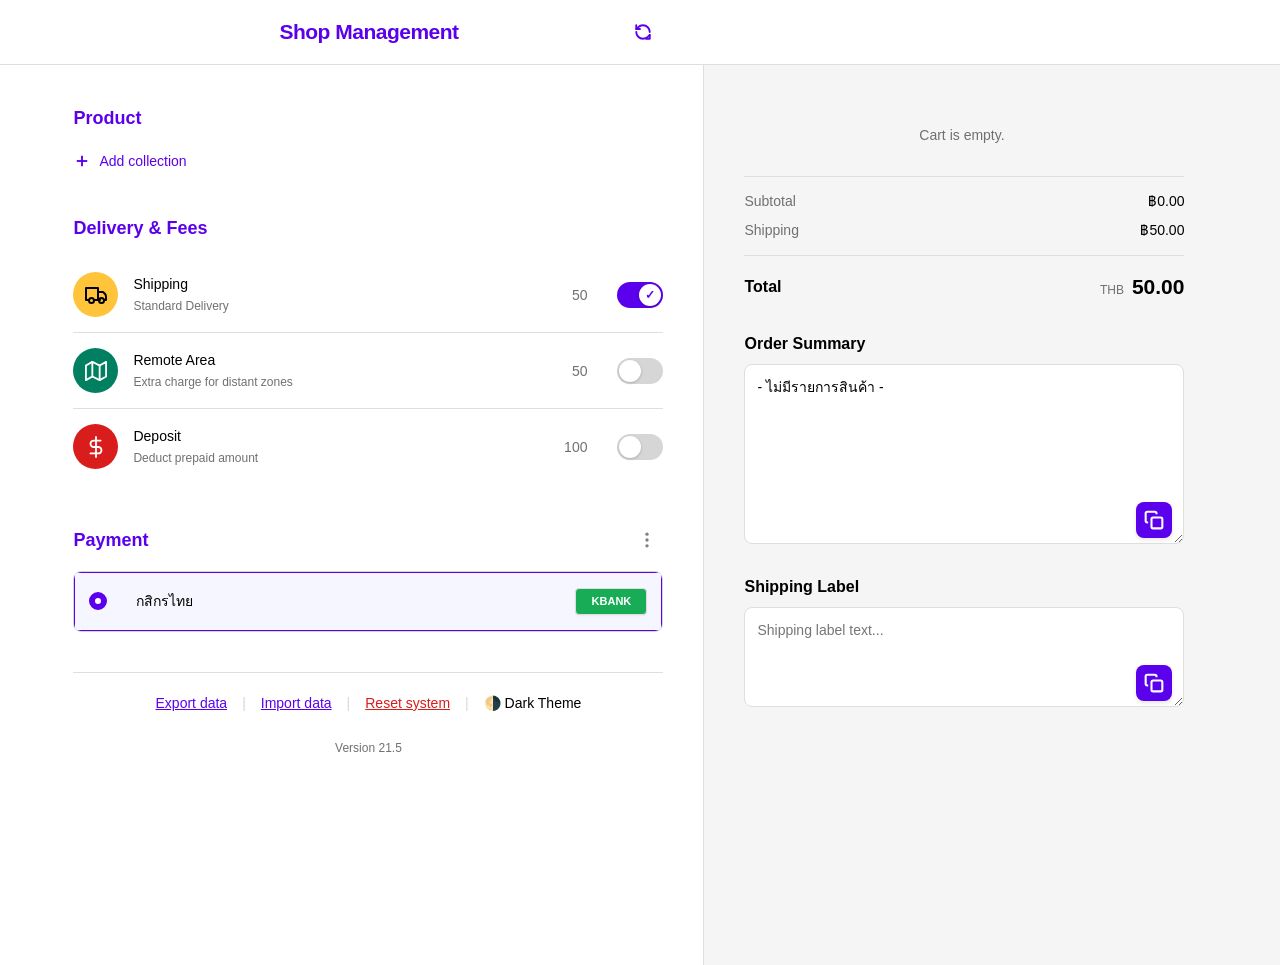
==== commit dbf23448: "Update index.html" ====
--- a/index.html
+++ b/index.html
@@ -3,7 +3,7 @@
 <head>
     <meta charset="UTF-8">
     <meta name="viewport" content="width=device-width, initial-scale=1.0, maximum-scale=1.0, user-scalable=no">
-    <title>Shop Management - V21.4</title>
+    <title>Shop Management - V21.5</title>
     <style>
         :root {
             --x-bg-main: hsl(0, 0%, 100%);
@@ -46,9 +46,6 @@
 
         html { font-size: 62.5%; text-size-adjust: 100%; }
 
-        /* ======================================= */
-        /* เลื่อนขึ้นลงอิสระทั้งหน้า (Global Scroll) */
-        /* ======================================= */
         body { 
             font-family: var(--x-font-family);
             font-size: 1.4rem; 
@@ -63,7 +60,6 @@
         ::-webkit-scrollbar-track { background: transparent; }
         ::-webkit-scrollbar-thumb { background-color: var(--x-border-dark); border-radius: 1rem; }
 
-        /* ปิดลูกศรขึ้นลงในช่องตัวเลข (Spinners) */
         input[type="number"]::-webkit-outer-spin-button,
         input[type="number"]::-webkit-inner-spin-button {
             -webkit-appearance: none;
@@ -72,37 +68,60 @@
         input[type="number"] { -moz-appearance: textfield; }
 
         /* ======================================= */
-        /* 🔝 Header (Logo อยู่ตรงกลาง) */
+        /* 🔝 Header (จัดให้ตรงกับคอลัมน์ซ้าย) */
         /* ======================================= */
         .top-header {
             background: var(--x-bg-main); border-bottom: 1px solid var(--x-border);
             z-index: 1000; position: relative; width: 100%;
         }
+        .header-wrapper {
+            display: flex; width: 100%;
+        }
+        .header-left-col {
+            width: 55%; display: flex; justify-content: flex-end; /* ดันไปชิดเส้นกลาง */
+        }
         .header-content {
             display: grid; grid-template-columns: 1fr auto 1fr; align-items: center;
-            max-width: 1200px; margin: 0 auto; padding: 1.5rem 4rem;
-        }
-        /* ชื่อเว็บตัวหนา และอยู่ตรงกลาง (grid-column: 2) */
+            width: 100%; max-width: 650px; /* กว้างเท่าเนื้อหาฝั่งซ้าย */
+            padding: 1.5rem 4rem 1.5rem 2rem; box-sizing: border-box;
+        }
+        
         .header-logo { grid-column: 2; font-size: 2.1rem; font-weight: bold; color: var(--x-primary); letter-spacing: -0.05rem; text-align: center;}
         
         .btn-clear { grid-column: 3; justify-self: end; background: transparent; color: var(--x-primary); border: none; font-weight: 600; font-size: 1.4rem; cursor: pointer; transition: 0.2s; display: flex; align-items: center; gap: 0.6rem; padding: 0.8rem 1.2rem; border-radius: var(--x-radius-base);}
         .btn-clear:hover { background: var(--x-primary-light); }
 
-        .layout-container { display: flex; flex: 1; width: 100%; max-width: 1200px; margin: 0 auto; align-items: flex-start; }
-
         /* ======================================= */
-        /* 🛒 ฝั่งซ้าย: จัดการข้อมูล */
+        /* โครงสร้างหลัก (สัดส่วน 55 : 45 ตาม Shopify) */
         /* ======================================= */
+        .layout-container { display: flex; flex: 1; width: 100%; align-items: flex-start; }
+
+        /* 🛒 ฝั่งซ้าย: จัดการข้อมูล (กว้าง 55% ดันเนื้อหาชิดขวา) */
         .management-panel {
-            flex: 1; 
+            width: 55%; 
             background-color: var(--x-bg-main);
-            padding: 4rem; box-sizing: border-box;
+            display: flex; justify-content: flex-end; /* สำคัญ: ดันเนื้อหาเข้าเส้นคั่นกลาง */
         }
         .management-content {
-            width: 100%; max-width: 500px; margin: 0 auto;
-        }
-
-        /* หัวข้อทั้งหมดตัวหนา */
+            width: 100%; max-width: 650px; 
+            padding: 4rem 4rem 8rem 2rem; box-sizing: border-box;
+        }
+
+        /* 📄 ฝั่งขวา: สรุปยอด (กว้าง 45% ดันเนื้อหาชิดซ้าย) */
+        .summary-panel {
+            width: 45%; 
+            background-color: var(--x-bg-subdued);
+            border-left: 1px solid var(--x-border); transition: 0.3s;
+            position: sticky; top: 0; height: 100vh; overflow-y: auto;
+        }
+        .summary-content {
+            width: 100%; max-width: 500px;
+            padding: 4rem 2rem 8rem 4rem; box-sizing: border-box;
+        }
+
+        /* ======================================= */
+        /* สไตล์อื่นๆ */
+        /* ======================================= */
         .section-title { font-size: 1.8rem; font-weight: bold; margin-top: 4rem; margin-bottom: 1.5rem; color: var(--x-primary);}
 
         input[type="text"], input[type="number"]:not(.inline-fee-input) {
@@ -113,9 +132,6 @@
         input:focus { outline: none; border-color: var(--x-primary); box-shadow: 0 0 0 1px var(--x-primary); }
         input::placeholder { color: var(--x-text-subdued); }
 
-        /* ======================================= */
-        /* Dropdown Menu (มีแหลมๆ ด้านบน และตัวหนังสือบาง) */
-        /* ======================================= */
         .dropdown-container { position: relative; display: inline-block; }
         .dropdown-menu {
             position: absolute; right: 0; top: calc(100% + 8px);
@@ -125,14 +141,12 @@
             padding: 8px 0; overflow: visible;
         }
         .dropdown-menu.show { display: flex; }
-        
         .dropdown-menu::before {
             content: ''; position: absolute; top: -6px; right: 12px;
             width: 10px; height: 10px; background: var(--x-bg-main);
             border-top: 1px solid var(--x-border); border-left: 1px solid var(--x-border);
             transform: rotate(45deg); z-index: 1;
         }
-
         .dropdown-item {
             padding: 10px 16px; cursor: pointer; font-size: 1.4rem; font-weight: normal; 
             color: var(--x-text-main); transition: 0.2s; text-align: left; position: relative; z-index: 2;
@@ -149,52 +163,33 @@
         .option-btn:hover { color: var(--x-text-main); }
         .option-btn svg { width: 2rem; height: 2rem; }
 
-        /* ======================================= */
-        /* คอลเลคชั่น (ระบบ Highlight เมื่อขยาย) */
-        /* ======================================= */
+        /* คอลเลคชั่น */
         .collection-block { margin-bottom: 2rem; transition: 0.3s; border-radius: var(--x-radius-large); }
-        
-        /* สไตล์เมื่อ กางออก (Highlight) */
         .collection-block:not(.collapsed) { 
             background-color: var(--x-bg-subdued); 
             border: 1px solid var(--x-border); 
             padding: 1.5rem 2rem 2rem 2rem; 
         }
         .collection-block:not(.collapsed) .collection-header {
-            padding: 0 0 1.5rem 0;
-            border-bottom: 1px solid var(--x-border-dark);
-            margin-bottom: 1.5rem;
-        }
-
-        /* สไตล์เมื่อ ยุบเก็บ (เส้นบาง) */
-        .collection-block.collapsed { 
-            border-bottom: 1px solid var(--x-border); 
-            padding: 0 0 1.5rem 0; 
-            border-radius: 0; 
-        }
-        .collection-block.collapsed .collection-header { 
-            padding: 1.5rem 0 0 0; 
-        }
+            padding: 0 0 1.5rem 0; border-bottom: 1px solid var(--x-border-dark); margin-bottom: 1.5rem;
+        }
+        .collection-block.collapsed { border-bottom: 1px solid var(--x-border); padding: 0 0 1.5rem 0; border-radius: 0; }
+        .collection-block.collapsed .collection-header { padding: 1.5rem 0 0 0; }
         
         .collection-header { display: flex; justify-content: space-between; align-items: center; cursor: pointer; user-select: none;}
         .collection-block.collapsed .collection-body { display: none; }
         
         .collection-name-text { font-size: 1.6rem; font-weight: normal; color: var(--x-text-subdued); flex: 1; transition: 0.2s; }
         .collection-header:hover .collection-name-text { color: var(--x-text-main); }
-        
         .header-actions { display: flex; align-items: center; gap: 0.5rem; }
-        
         .chevron-box { background: var(--x-primary-light); color: var(--x-primary); width: 2.8rem; height: 2.8rem; border-radius: 0.6rem; display: flex; align-items: center; justify-content: center; transition: 0.3s;}
         .collection-block.collapsed .chevron-box { transform: rotate(180deg); }
 
-        /* ======================================= */
-        /* สินค้า (ไม่มีช่องกรอก ชื่อ/ราคาขนาดเท่ากัน) */
-        /* ======================================= */
+        /* สินค้า */
         .product-item { background: var(--x-bg-main); padding: 1.5rem; border-radius: var(--x-radius-base); margin-bottom: 1.5rem; border: 1px solid var(--x-border); transition: 0.2s;}
         .product-item:focus-within { border-color: var(--x-primary); box-shadow: 0 0 0 1px var(--x-primary); }
         
         .product-header-row { display: grid; grid-template-columns: 1fr auto auto; gap: 1.5rem; margin-bottom: 0.5rem; align-items: center;}
-
         .product-info-display { display: flex; flex-direction: column; gap: 0.2rem; justify-content: center; }
         .productName-display { font-size: 1.5rem; font-weight: normal; color: var(--x-text-main); }
         .productPrice-display { font-size: 1.5rem; color: var(--x-text-subdued); }
@@ -207,7 +202,6 @@
         
         .option-row { display: flex; align-items: center; gap: 1rem; margin-top: 1rem; padding-top: 1.2rem; border-top: 1px dashed var(--x-border); }
         .size-pills { display: flex; flex-wrap: wrap; gap: 0.6rem; flex: 1;}
-        
         .pill { padding: 0.6rem 1.4rem; border-radius: 5rem; background: var(--x-bg-main); color: var(--x-text-main); font-size: 1.2rem; border: 1px solid var(--x-border-dark); cursor: pointer; user-select: none; transition: 0.2s; font-weight: normal;}
         .pill:hover { border-color: var(--x-setting-gray); }
         .pill.active { background: var(--x-setting-gray); color: white; border-color: var(--x-setting-gray); }
@@ -216,13 +210,9 @@
         .btn-add svg { stroke-width: 2.5; width: 1.8rem; height: 1.8rem; }
         .btn-add:hover { text-decoration: underline;}
 
-        /* ======================================= */
         /* การตั้งค่า (Delivery & Fees) */
-        /* ======================================= */
         .fee-group-box { display: flex; flex-direction: column; margin-bottom: 4rem; }
-        
         .shipping-item { display: flex; align-items: center; padding: 1.5rem 0; border-bottom: 1px solid var(--x-border); gap: 1.5rem;}
-        
         .shipping-icon { width: 4.5rem; height: 4.5rem; background: var(--x-paypal); color: #000; border-radius: 50%; display: flex; align-items: center; justify-content: center; flex-shrink: 0;}
         .shipping-text { flex: 1; }
         .shipping-title { font-size: 1.4rem; font-weight: normal; color: var(--x-text-main); display: flex; align-items: center; gap: 0.5rem;}
@@ -238,20 +228,14 @@
         .fee-input-inline { width: 8rem !important; padding: 0.5rem !important; font-size: 1.4rem !important; text-align: right; border: none !important; background: transparent !important; box-shadow: none !important; color: var(--x-text-subdued) !important;}
         .fee-input-inline:focus { color: var(--x-text-main) !important; border-bottom: 1px solid var(--x-primary) !important; border-radius: 0 !important;}
 
-        /* ======================================= */
-        /* 🏦 ธนาคาร (Payment Box) */
-        /* ======================================= */
+        /* ธนาคาร (Payment Box) */
         .payment-box { border: 1px solid var(--x-border-dark); background: var(--x-bg-main); display: flex; flex-direction: column; margin-bottom: 1rem; border-radius: var(--x-radius-base); overflow: hidden;}
         .payment-item { display: flex; align-items: center; padding: 1.6rem 1.5rem; border-bottom: 1px solid var(--x-border); cursor: pointer; background: transparent; transition: 0.2s;}
         .payment-item:last-child { border-bottom: none; }
-        
         .payment-item.active { background-color: var(--x-primary-light); box-shadow: inset 0 0 0 1px var(--x-primary); border-bottom-color: transparent;} 
-        
         .dot-radio { appearance: none; width: 1.8rem; height: 1.8rem; border: 1px solid var(--x-border-dark); border-radius: 50%; margin: 0 1.5rem 0 0; outline: none; cursor: pointer; background: var(--x-bg-main); flex-shrink: 0; position: relative;}
         .dot-radio:checked { border: 6px solid var(--x-primary); background: var(--x-bg-main); }
-        
         .payment-text { flex: 1; font-size: 1.4rem; color: var(--x-text-main); font-weight: normal;}
-        
         .bank-badge { padding: 0.4rem 1rem; border-radius: 4px; border: 1px solid var(--x-border); font-size: 1.1rem; font-weight: 600; cursor: pointer; display: inline-flex; align-items: center; justify-content: center; min-width: 5rem; text-align: center; color: #FFF; box-shadow: 0 1px 2px rgba(0,0,0,0.05);}
 
         .bank-popover { position: absolute; z-index: 2000; background: var(--x-bg-main); border: 1px solid var(--x-border); padding: 1rem; border-radius: var(--x-radius-large); box-shadow: 0 10px 30px rgba(0,0,0,0.1); display: flex; flex-direction: column; gap: 0.4rem; opacity: 0; visibility: hidden; transition: 0.2s; min-width: 16rem; max-height: 25rem; overflow-y: auto;}
@@ -260,72 +244,39 @@
         .bank-option:hover { background: var(--x-bg-subdued); }
         .bank-color-dot { width: 1.4rem; height: 1.4rem; border-radius: 50%; box-shadow: 0 1px 2px rgba(0,0,0,0.2);}
 
-        /* ======================================= */
-        /* 📄 ฝั่งขวา: สรุปยอด (Sticky ให้เกาะติดเวลาเลื่อน) */
-        /* ======================================= */
-        .summary-panel {
-            flex: 1; 
-            background-color: var(--x-bg-subdued);
-            border-left: 1px solid var(--x-border); transition: 0.3s;
-            position: sticky; top: 0; height: 100vh; overflow-y: auto; /* Fixed Right Panel */
-        }
-        
-        .summary-content {
-            width: 100%; max-width: 500px; margin: 0 auto;
-            padding: 4rem 4rem 8rem 4rem; box-sizing: border-box;
-        }
-
-        /* จำกัดโชว์บิล 3 รายการ แล้ว Scroll ได้ */
+        /* ฝั่งขวา: สรุปยอด */
         .visual-bill-wrapper { max-height: 23rem; overflow-y: auto; padding-right: 0.5rem; margin-bottom: 1rem;}
         .visual-bill-wrapper::-webkit-scrollbar { width: 0.4rem; }
         .visual-bill-wrapper::-webkit-scrollbar-thumb { background-color: var(--x-border-dark); border-radius: 1rem; }
 
-        /* ปรับบิลให้กระชับขึ้น */
         .summary-item { display: flex; justify-content: space-between; align-items: flex-start; padding: 0.8rem 0; font-size: 1.4rem; }
-        
         .thumbnail { width: 6.4rem; height: 6.4rem; background: var(--x-bg-main); border-radius: var(--x-radius-large); border: 1px solid var(--x-border-dark); position: relative; display: flex; align-items: center; justify-content: center; flex-shrink: 0; color: var(--x-text-subdued); box-sizing: border-box; margin-right: 1.5rem;}
         .thumbnail::after { content:''; position:absolute; inset: 0.4rem; border: 1px solid rgba(0,0,0,0.05); border-radius: 0.4rem; pointer-events:none;} 
-        
         .qty-badge { position: absolute; top: -0.8rem; right: -0.8rem; background: rgba(114, 114, 114, 0.9); color: white; font-size: 1.2rem; min-width: 2rem; height: 2rem; border-radius: 50%; display: flex; align-items: center; justify-content: center; padding: 0 0.4rem; box-sizing: border-box; font-weight: normal; z-index: 2;}
         
         .totals-section { border-top: 1px solid var(--x-border); padding-top: 1rem; margin-top: 1rem;}
         .cost-line { display: flex; justify-content: space-between; padding: 0.4rem 0; font-size: 1.4rem; color: var(--x-text-main); }
         .cost-line .label { color: var(--x-text-subdued); }
-        
         .total-line { border-top: 1px solid var(--x-border); align-items: center; padding-top: 1.5rem; margin-top: 1rem; font-size: 1.6rem; color: var(--x-text-main);}
         .total-price { display: flex; align-items: baseline; gap: 0.8rem; }
         .total-currency { color: var(--x-text-subdued); font-size: 1.2rem; }
         .total-amount { font-size: 2.1rem; font-weight: bold; }
 
         .output-box-title { margin-top: 2.5rem; margin-bottom: 0.8rem; font-size: 1.6rem; font-weight: bold; color: var(--x-text-main); }
-        
         .output-wrapper { position: relative; width: 100%; }
         textarea.final-output { width: 100%; background: var(--x-bg-main); border: 1px solid var(--x-border); border-radius: var(--x-radius-base); padding: 1.2rem; padding-bottom: 4.5rem; font-family: inherit; font-size: 1.4rem; color: var(--x-text-main); resize: vertical; outline: none; line-height: 1.5; box-sizing: border-box;}
         textarea.final-output:focus { border-color: var(--x-primary); box-shadow: 0 0 0 1px var(--x-primary);}
 
-        /* ปุ่ม Copy (สีม่วง ไม่มีตัวอักษร) */
         .btn-copy-inline {
-            position: absolute;
-            bottom: 1.2rem;
-            right: 1.2rem;
-            background: var(--x-primary);
-            color: white;
-            border: none;
-            width: 3.6rem;
-            height: 3.6rem;
-            border-radius: var(--x-radius-base);
-            display: flex;
-            align-items: center;
-            justify-content: center;
-            cursor: pointer;
-            transition: 0.2s;
-            box-shadow: 0 2px 4px rgba(0,0,0,0.1);
+            position: absolute; bottom: 1.2rem; right: 1.2rem;
+            background: var(--x-primary); color: white; border: none;
+            width: 3.6rem; height: 3.6rem; border-radius: var(--x-radius-base);
+            display: flex; align-items: center; justify-content: center;
+            cursor: pointer; transition: 0.2s; box-shadow: 0 2px 4px rgba(0,0,0,0.1);
         }
         .btn-copy-inline:hover { filter: brightness(1.1); transform: scale(1.05); }
 
-        /* ======================================= */
-        /* 🪟 Modal Popup (สำหรับแก้ไขสินค้า) */
-        /* ======================================= */
+        /* 🪟 Modal Popup */
         .modal-overlay {
             position: fixed; inset: 0; background: rgba(0,0,0,0.5); z-index: 3000;
             display: none; align-items: center; justify-content: center; opacity: 0; transition: 0.3s;
@@ -345,37 +296,33 @@
         .btn-modal.save { background: var(--x-primary); color: white; border-color: var(--x-primary); }
         .btn-modal.save:hover { background: var(--x-primary-hover); }
 
-        /* ======================================= */
-        /* Footer Links (เปลี่ยนปุ่มเป็นข้อความลิงก์) */
-        /* ======================================= */
+        /* Footer Links */
         .footer-links { display: flex; flex-wrap: wrap; gap: 1.5rem; margin-top: 4rem; padding-top: 2rem; border-top: 1px solid var(--x-border); justify-content: center; align-items: center;}
         .footer-link { background: none; border: none; color: var(--x-primary); font-size: 1.4rem; cursor: pointer; text-decoration: underline; padding: 0; font-family: inherit;}
         .footer-link:hover { color: var(--x-primary-hover); }
         .footer-link.danger { color: var(--x-danger); text-decoration: underline;}
         .footer-link.danger:hover { color: darkred; }
 
-        /* ======================================= */
         /* Mobile Layout */
-        /* ======================================= */
         .mobile-summary-toggle { display: none; }
-
         @media (max-width: 1000px) {
-            .header-content { display: flex; justify-content: space-between; padding: 1.5rem 2rem; }
+            .header-left-col { width: 100%; justify-content: center; }
+            .header-content { display: flex; justify-content: space-between; padding: 1.5rem 2rem; width: 100%; }
             .header-logo { grid-column: auto; text-align: left; }
             .btn-clear { grid-column: auto; }
             
             .layout-container { flex-direction: column; overflow: visible;}
             
-            .summary-panel { order: 1; position: static; height: auto; overflow: visible; border-right: none; border-bottom: 1px solid var(--x-border); border-left: none;}
-            .summary-content { position: static; padding: 2rem; max-width: 100%; height: auto; display: none; }
+            .management-panel { width: 100%; padding: 3rem 2rem; }
+            .summary-panel { width: 100%; position: static; height: auto; overflow: visible; border-left: none; }
+            
+            .summary-content { padding: 2rem; max-width: 100%; display: none; }
             .summary-content.show { display: block; }
-
-            .management-panel { order: 2; padding: 3rem 2rem; max-width: 100%; height: auto; border-right: none;}
             
             .mobile-summary-toggle {
                 display: flex; justify-content: space-between; align-items: center;
                 background-color: var(--x-bg-subdued); padding: 1.5rem 2rem; cursor: pointer;
-                color: var(--x-primary); font-size: 1.4rem; font-weight: bold; border-bottom: 1px solid var(--x-border);
+                color: var(--x-primary); font-size: 1.4rem; font-weight: bold; border-bottom: 1px solid var(--x-border); border-top: 1px solid var(--x-border);
             }
             .product-header-row { grid-template-columns: 1fr auto auto; }
         }
@@ -384,11 +331,16 @@
 <body>
 
     <header class="top-header">
-        <div class="header-content">
-            <div></div> <div class="header-logo">Shop Management</div>
-            <button class="btn-clear" onclick="clearAllPills()" title="Clear Options">
-                <svg width="18" height="18" viewBox="0 0 24 24" fill="none" stroke="currentColor" stroke-width="2.5" stroke-linecap="round" stroke-linejoin="round"><path d="M21 12a9 9 0 0 0-9-9 9.75 9.75 0 0 0-6.74 2.74L3 8"/><path d="M3 3v5h5"/><path d="M3 12a9 9 0 0 0 9 9 9.75 9.75 0 0 0 6.74-2.74L21 16"/><path d="M16 21h5v-5"/></svg>
-            </button>
+        <div class="header-wrapper">
+            <div class="header-left-col">
+                <div class="header-content">
+                    <div></div>
+                    <div class="header-logo">Shop Management</div>
+                    <button class="btn-clear" onclick="clearAllPills()" title="Clear Options">
+                        <svg width="18" height="18" viewBox="0 0 24 24" fill="none" stroke="currentColor" stroke-width="2.5" stroke-linecap="round" stroke-linejoin="round"><path d="M21 12a9 9 0 0 0-9-9 9.75 9.75 0 0 0-6.74 2.74L3 8"/><path d="M3 3v5h5"/><path d="M3 12a9 9 0 0 0 9 9 9.75 9.75 0 0 0 6.74-2.74L21 16"/><path d="M16 21h5v-5"/></svg>
+                    </button>
+                </div>
+            </div>
         </div>
     </header>
 
@@ -482,7 +434,7 @@
                 </div>
                 
                 <div style="text-align: center; margin-top: 2.5rem; color: var(--x-text-subdued); font-size: 1.2rem;">
-                    Version 21.3
+                    Version 21.5
                 </div>
 
             </div>
@@ -548,9 +500,9 @@
     <div id="bankPopover" class="bank-popover"></div>
 
     <div class="modal-overlay" id="editModal">
-        <div class="modal-content" style="max-width: 450px;">
+        <div class="modal-content">
             <div class="modal-header">Edit Product</div>
-            <div class="modal-body" style="max-height: 65vh; overflow-y: auto;">
+            <div class="modal-body">
                 <div>
                     <label>Product Name</label>
                     <input type="text" id="modalName" placeholder="Enter product name..." style="margin-top:0.5rem;">
@@ -648,12 +600,10 @@
 
         banks.forEach(b => {
             const isChecked = b.id === selectedId ? 'checked' : '';
-            
             let code = b.bankCode || 'CUSTOM';
             let conf = bankConfig.find(x => x.code === code);
             let displayColor = conf ? conf.color : (b.customColor || '#808080');
             let displayCode = conf ? conf.code : 'CUST';
-
             if(!b.bankCode && b.color) displayColor = b.color;
             let bankName = b.text.split('\n')[0];
 
@@ -676,7 +626,6 @@
         event.preventDefault(); 
         event.stopPropagation();
         currentEditingBankId = bankId;
-        
         const popover = document.getElementById('bankPopover');
         const rect = event.currentTarget.getBoundingClientRect();
         
@@ -703,7 +652,6 @@
 
         popover.style.display = 'flex';
         let pHeight = popover.offsetHeight;
-        
         let spaceBelow = window.innerHeight - rect.bottom;
         if (spaceBelow < pHeight + 10) {
             popover.style.top = (rect.top + window.scrollY - pHeight - 5) + 'px'; 
@@ -768,9 +716,6 @@
         updateData();
     }
 
-    // ==========================================
-    // Save/Load Logic
-    // ==========================================
     function saveData() {
         localStorage.setItem('val_shipping', document.getElementById('val_shipping').value);
         localStorage.setItem('val_special', document.getElementById('val_special').value);
@@ -1138,7 +1083,6 @@
         document.getElementById('editModal').classList.add('show');
     }
 
-    // สร้างกล่อง Option โดยเมื่อลบออก เลขลำดับ 1,2,3 จะคำนวณใหม่เสมอ
     function addModalOptionRow(value = '', index = null) {
         const container = document.getElementById('modalOptionsContainer');
         const displayIndex = index || (container.children.length + 1);
@@ -1159,22 +1103,18 @@
         updateModalOptionIndexes();
     }
 
-    // ลบแถว Option และเรียงเลขใหม่
     function removeModalOptionRow(btn) {
         btn.closest('.option-row-modal').remove();
         updateModalOptionIndexes();
     }
 
-    // อัปเดตเลข Option ให้เรียง 1, 2, 3 ใหม่เสมอ
     function updateModalOptionIndexes() {
         const container = document.getElementById('modalOptionsContainer');
         const rows = container.querySelectorAll('.option-row-modal');
         rows.forEach((row, idx) => {
             const indexSpan = row.querySelector('.opt-index');
             const removeBtn = row.querySelector('span[onclick="removeModalOptionRow(this)"]');
-            
             if(indexSpan) indexSpan.innerText = idx + 1;
-            // ซ่อนปุ่มลบถ้าเหลือแถวเดียว ไม่งั้นเดี๋ยวเผลอลบเกลี้ยง
             if(removeBtn) removeBtn.style.display = idx > 0 ? 'block' : 'none'; 
         });
     }
@@ -1222,7 +1162,7 @@
     function exportData() {
         saveData();
         const exportObj = {
-            version: "v21.4",
+            version: "v21.5",
             collections: JSON.parse(localStorage.getItem('orderDataV3')) || [],
             banks: JSON.parse(localStorage.getItem('bankData')) || defaultBanks,
             selectedBank: localStorage.getItem('bank') || '',
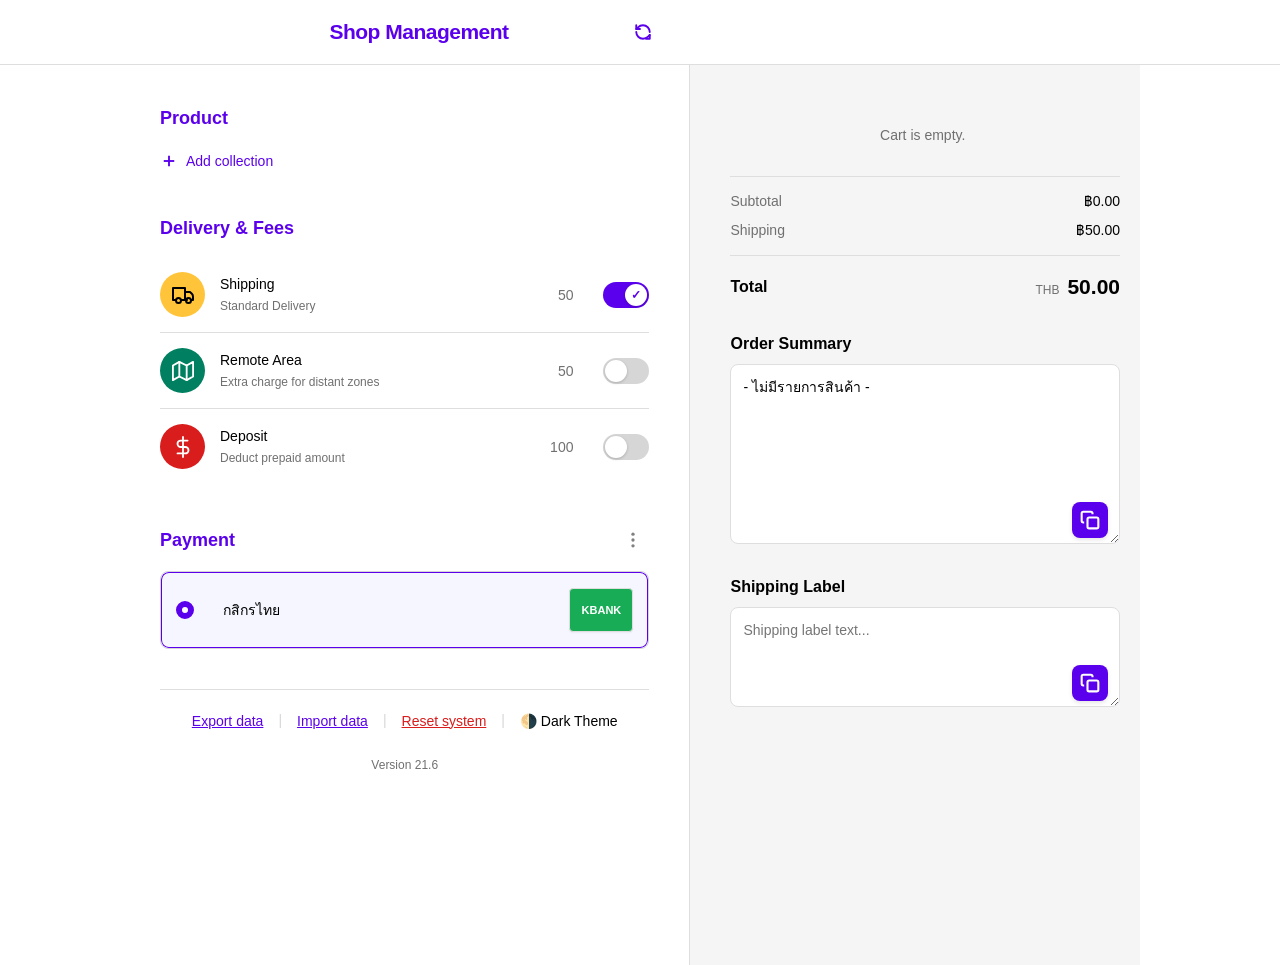
==== commit f8168986: "Update index.html" ====
--- a/index.html
+++ b/index.html
@@ -3,7 +3,7 @@
 <head>
     <meta charset="UTF-8">
     <meta name="viewport" content="width=device-width, initial-scale=1.0, maximum-scale=1.0, user-scalable=no">
-    <title>Shop Management - V21.5</title>
+    <title>Shop Management - V21.6</title>
     <style>
         :root {
             --x-bg-main: hsl(0, 0%, 100%);
@@ -17,6 +17,7 @@
             --x-primary: #5b00ed; 
             --x-primary-hover: #4a00c2;
             --x-primary-light: #F5F6FF;
+            --x-highlight: #F7F5FF; /* สี Highlight ใหม่ตามบรีฟ */
             
             --x-danger: #D91C1C;
             --x-danger-light: #FEECEC;
@@ -42,6 +43,7 @@
             --x-text-subdued: #A0A0A0;
             --x-primary: #8C52FF;
             --x-primary-light: #2A1E4A;
+            --x-highlight: #1E1A2B;
         }
 
         html { font-size: 62.5%; text-size-adjust: 100%; }
@@ -62,27 +64,22 @@
 
         input[type="number"]::-webkit-outer-spin-button,
         input[type="number"]::-webkit-inner-spin-button {
-            -webkit-appearance: none;
-            margin: 0;
+            -webkit-appearance: none; margin: 0;
         }
         input[type="number"] { -moz-appearance: textfield; }
 
         /* ======================================= */
-        /* 🔝 Header (จัดให้ตรงกับคอลัมน์ซ้าย) */
+        /* 🔝 Header (กว้างสุด 1000px ตามบรีฟ) */
         /* ======================================= */
         .top-header {
             background: var(--x-bg-main); border-bottom: 1px solid var(--x-border);
             z-index: 1000; position: relative; width: 100%;
         }
-        .header-wrapper {
-            display: flex; width: 100%;
-        }
-        .header-left-col {
-            width: 55%; display: flex; justify-content: flex-end; /* ดันไปชิดเส้นกลาง */
-        }
+        .header-wrapper { display: flex; width: 100%; }
+        .header-left-col { width: 55%; display: flex; justify-content: flex-end; }
         .header-content {
             display: grid; grid-template-columns: 1fr auto 1fr; align-items: center;
-            width: 100%; max-width: 650px; /* กว้างเท่าเนื้อหาฝั่งซ้าย */
+            width: 100%; max-width: 550px; /* 55% ของ 1000px */
             padding: 1.5rem 4rem 1.5rem 2rem; box-sizing: border-box;
         }
         
@@ -92,30 +89,26 @@
         .btn-clear:hover { background: var(--x-primary-light); }
 
         /* ======================================= */
-        /* โครงสร้างหลัก (สัดส่วน 55 : 45 ตาม Shopify) */
-        /* ======================================= */
-        .layout-container { display: flex; flex: 1; width: 100%; align-items: flex-start; }
-
-        /* 🛒 ฝั่งซ้าย: จัดการข้อมูล (กว้าง 55% ดันเนื้อหาชิดขวา) */
+        /* โครงสร้างหลัก (1000px, ซ้าย 55% / ขวา 45%) */
+        /* ======================================= */
+        .layout-container { display: flex; flex: 1; width: 100%; max-width: 1000px; margin: 0 auto; align-items: flex-start; }
+
         .management-panel {
-            width: 55%; 
-            background-color: var(--x-bg-main);
-            display: flex; justify-content: flex-end; /* สำคัญ: ดันเนื้อหาเข้าเส้นคั่นกลาง */
+            width: 55%; background-color: var(--x-bg-main);
+            display: flex; justify-content: flex-end;
         }
         .management-content {
-            width: 100%; max-width: 650px; 
+            width: 100%; max-width: 550px; 
             padding: 4rem 4rem 8rem 2rem; box-sizing: border-box;
         }
 
-        /* 📄 ฝั่งขวา: สรุปยอด (กว้าง 45% ดันเนื้อหาชิดซ้าย) */
         .summary-panel {
-            width: 45%; 
-            background-color: var(--x-bg-subdued);
+            width: 45%; background-color: var(--x-bg-subdued);
             border-left: 1px solid var(--x-border); transition: 0.3s;
             position: sticky; top: 0; height: 100vh; overflow-y: auto;
         }
         .summary-content {
-            width: 100%; max-width: 500px;
+            width: 100%; max-width: 450px;
             padding: 4rem 2rem 8rem 4rem; box-sizing: border-box;
         }
 
@@ -163,18 +156,23 @@
         .option-btn:hover { color: var(--x-text-main); }
         .option-btn svg { width: 2rem; height: 2rem; }
 
-        /* คอลเลคชั่น */
-        .collection-block { margin-bottom: 2rem; transition: 0.3s; border-radius: var(--x-radius-large); }
+        /* ======================================= */
+        /* คอลเลคชั่น (ไม่เปลี่ยนขนาดเวลาขยาย & ไฮไลท์ #F7F5FF) */
+        /* ======================================= */
+        .collection-block { 
+            margin: 0 -1.5rem 1.5rem -1.5rem; 
+            padding: 1.5rem; 
+            border-radius: var(--x-radius-large); 
+            border-bottom: 1px solid var(--x-border);
+            transition: background-color 0.2s;
+        }
         .collection-block:not(.collapsed) { 
-            background-color: var(--x-bg-subdued); 
-            border: 1px solid var(--x-border); 
-            padding: 1.5rem 2rem 2rem 2rem; 
-        }
-        .collection-block:not(.collapsed) .collection-header {
-            padding: 0 0 1.5rem 0; border-bottom: 1px solid var(--x-border-dark); margin-bottom: 1.5rem;
-        }
-        .collection-block.collapsed { border-bottom: 1px solid var(--x-border); padding: 0 0 1.5rem 0; border-radius: 0; }
-        .collection-block.collapsed .collection-header { padding: 1.5rem 0 0 0; }
+            background-color: var(--x-highlight); 
+            border-bottom-color: transparent; 
+        }
+        .collection-block.collapsed { 
+            background-color: transparent; 
+        }
         
         .collection-header { display: flex; justify-content: space-between; align-items: center; cursor: pointer; user-select: none;}
         .collection-block.collapsed .collection-body { display: none; }
@@ -185,7 +183,9 @@
         .chevron-box { background: var(--x-primary-light); color: var(--x-primary); width: 2.8rem; height: 2.8rem; border-radius: 0.6rem; display: flex; align-items: center; justify-content: center; transition: 0.3s;}
         .collection-block.collapsed .chevron-box { transform: rotate(180deg); }
 
-        /* สินค้า */
+        /* ======================================= */
+        /* สินค้า (ไม่มีช่องกรอก) */
+        /* ======================================= */
         .product-item { background: var(--x-bg-main); padding: 1.5rem; border-radius: var(--x-radius-base); margin-bottom: 1.5rem; border: 1px solid var(--x-border); transition: 0.2s;}
         .product-item:focus-within { border-color: var(--x-primary); box-shadow: 0 0 0 1px var(--x-primary); }
         
@@ -202,15 +202,19 @@
         
         .option-row { display: flex; align-items: center; gap: 1rem; margin-top: 1rem; padding-top: 1.2rem; border-top: 1px dashed var(--x-border); }
         .size-pills { display: flex; flex-wrap: wrap; gap: 0.6rem; flex: 1;}
+        
+        /* ไฮไลท์ Pill ตัวเลือกเป็นสี #F7F5FF ตามบรีฟ */
         .pill { padding: 0.6rem 1.4rem; border-radius: 5rem; background: var(--x-bg-main); color: var(--x-text-main); font-size: 1.2rem; border: 1px solid var(--x-border-dark); cursor: pointer; user-select: none; transition: 0.2s; font-weight: normal;}
-        .pill:hover { border-color: var(--x-setting-gray); }
-        .pill.active { background: var(--x-setting-gray); color: white; border-color: var(--x-setting-gray); }
+        .pill:hover { border-color: var(--x-primary); }
+        .pill.active { background: var(--x-highlight); color: var(--x-primary); border-color: var(--x-primary); font-weight: 600; }
 
         .btn-add { width: 100%; text-align: left; background: transparent; border: none; color: var(--x-primary); font-size: 1.4rem; cursor: pointer; padding: 0.5rem 0; font-weight: normal; display: flex; align-items: center; gap: 0.8rem; margin-top: 1rem;}
         .btn-add svg { stroke-width: 2.5; width: 1.8rem; height: 1.8rem; }
         .btn-add:hover { text-decoration: underline;}
 
+        /* ======================================= */
         /* การตั้งค่า (Delivery & Fees) */
+        /* ======================================= */
         .fee-group-box { display: flex; flex-direction: column; margin-bottom: 4rem; }
         .shipping-item { display: flex; align-items: center; padding: 1.5rem 0; border-bottom: 1px solid var(--x-border); gap: 1.5rem;}
         .shipping-icon { width: 4.5rem; height: 4.5rem; background: var(--x-paypal); color: #000; border-radius: 50%; display: flex; align-items: center; justify-content: center; flex-shrink: 0;}
@@ -228,15 +232,25 @@
         .fee-input-inline { width: 8rem !important; padding: 0.5rem !important; font-size: 1.4rem !important; text-align: right; border: none !important; background: transparent !important; box-shadow: none !important; color: var(--x-text-subdued) !important;}
         .fee-input-inline:focus { color: var(--x-text-main) !important; border-bottom: 1px solid var(--x-primary) !important; border-radius: 0 !important;}
 
-        /* ธนาคาร (Payment Box) */
+        /* ======================================= */
+        /* 🏦 ธนาคาร (แก้บั๊กขอบมุมแหว่ง + เพิ่มความสูงป้าย) */
+        /* ======================================= */
         .payment-box { border: 1px solid var(--x-border-dark); background: var(--x-bg-main); display: flex; flex-direction: column; margin-bottom: 1rem; border-radius: var(--x-radius-base); overflow: hidden;}
         .payment-item { display: flex; align-items: center; padding: 1.6rem 1.5rem; border-bottom: 1px solid var(--x-border); cursor: pointer; background: transparent; transition: 0.2s;}
         .payment-item:last-child { border-bottom: none; }
+        
+        /* แก้ขอบแหว่ง โดยเพิ่ม Border Radius ให้รายการแรกและรายการสุดท้าย */
+        .payment-item:first-child { border-top-left-radius: var(--x-radius-base); border-top-right-radius: var(--x-radius-base); }
+        .payment-item:last-child { border-bottom-left-radius: var(--x-radius-base); border-bottom-right-radius: var(--x-radius-base); }
+        
         .payment-item.active { background-color: var(--x-primary-light); box-shadow: inset 0 0 0 1px var(--x-primary); border-bottom-color: transparent;} 
+        
         .dot-radio { appearance: none; width: 1.8rem; height: 1.8rem; border: 1px solid var(--x-border-dark); border-radius: 50%; margin: 0 1.5rem 0 0; outline: none; cursor: pointer; background: var(--x-bg-main); flex-shrink: 0; position: relative;}
         .dot-radio:checked { border: 6px solid var(--x-primary); background: var(--x-bg-main); }
         .payment-text { flex: 1; font-size: 1.4rem; color: var(--x-text-main); font-weight: normal;}
-        .bank-badge { padding: 0.4rem 1rem; border-radius: 4px; border: 1px solid var(--x-border); font-size: 1.1rem; font-weight: 600; cursor: pointer; display: inline-flex; align-items: center; justify-content: center; min-width: 5rem; text-align: center; color: #FFF; box-shadow: 0 1px 2px rgba(0,0,0,0.05);}
+        
+        /* ป้ายธนาคาร ความสูงเพิ่มเป็น 4.4rem */
+        .bank-badge { width: 6.4rem; height: 4.4rem; padding: 0; border-radius: 4px; border: 1px solid var(--x-border); font-size: 1.1rem; font-weight: 600; cursor: pointer; display: flex; align-items: center; justify-content: center; box-sizing: border-box; color: #FFF; box-shadow: 0 1px 2px rgba(0,0,0,0.05);}
 
         .bank-popover { position: absolute; z-index: 2000; background: var(--x-bg-main); border: 1px solid var(--x-border); padding: 1rem; border-radius: var(--x-radius-large); box-shadow: 0 10px 30px rgba(0,0,0,0.1); display: flex; flex-direction: column; gap: 0.4rem; opacity: 0; visibility: hidden; transition: 0.2s; min-width: 16rem; max-height: 25rem; overflow-y: auto;}
         .bank-popover.active { opacity: 1; visibility: visible; }
@@ -244,7 +258,9 @@
         .bank-option:hover { background: var(--x-bg-subdued); }
         .bank-color-dot { width: 1.4rem; height: 1.4rem; border-radius: 50%; box-shadow: 0 1px 2px rgba(0,0,0,0.2);}
 
-        /* ฝั่งขวา: สรุปยอด */
+        /* ======================================= */
+        /* 📄 ฝั่งขวา: สรุปยอด */
+        /* ======================================= */
         .visual-bill-wrapper { max-height: 23rem; overflow-y: auto; padding-right: 0.5rem; margin-bottom: 1rem;}
         .visual-bill-wrapper::-webkit-scrollbar { width: 0.4rem; }
         .visual-bill-wrapper::-webkit-scrollbar-thumb { background-color: var(--x-border-dark); border-radius: 1rem; }
@@ -252,7 +268,9 @@
         .summary-item { display: flex; justify-content: space-between; align-items: flex-start; padding: 0.8rem 0; font-size: 1.4rem; }
         .thumbnail { width: 6.4rem; height: 6.4rem; background: var(--x-bg-main); border-radius: var(--x-radius-large); border: 1px solid var(--x-border-dark); position: relative; display: flex; align-items: center; justify-content: center; flex-shrink: 0; color: var(--x-text-subdued); box-sizing: border-box; margin-right: 1.5rem;}
         .thumbnail::after { content:''; position:absolute; inset: 0.4rem; border: 1px solid rgba(0,0,0,0.05); border-radius: 0.4rem; pointer-events:none;} 
-        .qty-badge { position: absolute; top: -0.8rem; right: -0.8rem; background: rgba(114, 114, 114, 0.9); color: white; font-size: 1.2rem; min-width: 2rem; height: 2rem; border-radius: 50%; display: flex; align-items: center; justify-content: center; padding: 0 0.4rem; box-sizing: border-box; font-weight: normal; z-index: 2;}
+        
+        /* ป้ายจำนวนแบบใหม่ กลมๆ อยู่ชิดมุมขวาบนเป๊ะๆ */
+        .qty-badge { position: absolute; top: -1rem; right: -1rem; background: rgba(114, 114, 114, 0.9); color: white; font-size: 1.2rem; min-width: 2.2rem; height: 2.2rem; border-radius: 50%; display: flex; align-items: center; justify-content: center; padding: 0 0.6rem; box-sizing: border-box; font-weight: 500; z-index: 2; line-height: 1;}
         
         .totals-section { border-top: 1px solid var(--x-border); padding-top: 1rem; margin-top: 1rem;}
         .cost-line { display: flex; justify-content: space-between; padding: 0.4rem 0; font-size: 1.4rem; color: var(--x-text-main); }
@@ -276,7 +294,9 @@
         }
         .btn-copy-inline:hover { filter: brightness(1.1); transform: scale(1.05); }
 
+        /* ======================================= */
         /* 🪟 Modal Popup */
+        /* ======================================= */
         .modal-overlay {
             position: fixed; inset: 0; background: rgba(0,0,0,0.5); z-index: 3000;
             display: none; align-items: center; justify-content: center; opacity: 0; transition: 0.3s;
@@ -434,7 +454,7 @@
                 </div>
                 
                 <div style="text-align: center; margin-top: 2.5rem; color: var(--x-text-subdued); font-size: 1.2rem;">
-                    Version 21.5
+                    Version 21.6
                 </div>
 
             </div>
@@ -1056,7 +1076,7 @@
     function togglePill(pill) { pill.classList.toggle('active'); updateData(); }
 
     // ==========================================
-    // Modal Logic (แก้ไขสินค้าแบบ Popup)
+    // Modal Logic
     // ==========================================
     function openEditModal(btn) {
         activeProductItem = btn.closest('.product-item');
@@ -1162,7 +1182,7 @@
     function exportData() {
         saveData();
         const exportObj = {
-            version: "v21.5",
+            version: "v21.6",
             collections: JSON.parse(localStorage.getItem('orderDataV3')) || [],
             banks: JSON.parse(localStorage.getItem('bankData')) || defaultBanks,
             selectedBank: localStorage.getItem('bank') || '',
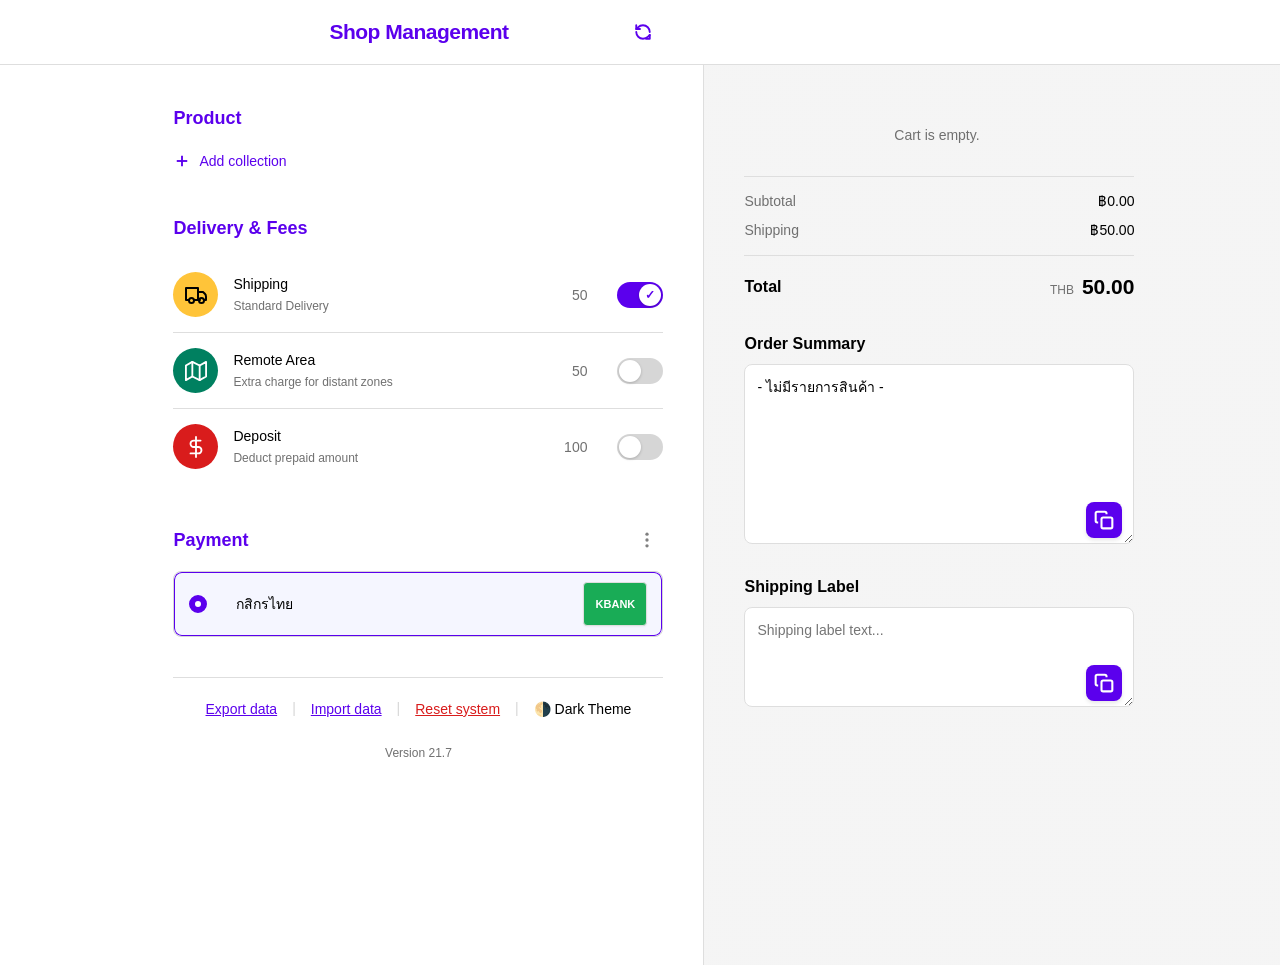
==== commit ca3cfc39: "Update index.html" ====
--- a/index.html
+++ b/index.html
@@ -3,7 +3,7 @@
 <head>
     <meta charset="UTF-8">
     <meta name="viewport" content="width=device-width, initial-scale=1.0, maximum-scale=1.0, user-scalable=no">
-    <title>Shop Management - V21.6</title>
+    <title>Shop Management - V21.7</title>
     <style>
         :root {
             --x-bg-main: hsl(0, 0%, 100%);
@@ -17,7 +17,7 @@
             --x-primary: #5b00ed; 
             --x-primary-hover: #4a00c2;
             --x-primary-light: #F5F6FF;
-            --x-highlight: #F7F5FF; /* สี Highlight ใหม่ตามบรีฟ */
+            --x-highlight: #F7F5FF; 
             
             --x-danger: #D91C1C;
             --x-danger-light: #FEECEC;
@@ -69,7 +69,7 @@
         input[type="number"] { -moz-appearance: textfield; }
 
         /* ======================================= */
-        /* 🔝 Header (กว้างสุด 1000px ตามบรีฟ) */
+        /* 🔝 Header (จัดให้ตรงกับคอลัมน์ซ้าย 55%) */
         /* ======================================= */
         .top-header {
             background: var(--x-bg-main); border-bottom: 1px solid var(--x-border);
@@ -79,7 +79,7 @@
         .header-left-col { width: 55%; display: flex; justify-content: flex-end; }
         .header-content {
             display: grid; grid-template-columns: 1fr auto 1fr; align-items: center;
-            width: 100%; max-width: 550px; /* 55% ของ 1000px */
+            width: 100%; max-width: 550px; 
             padding: 1.5rem 4rem 1.5rem 2rem; box-sizing: border-box;
         }
         
@@ -89,12 +89,16 @@
         .btn-clear:hover { background: var(--x-primary-light); }
 
         /* ======================================= */
-        /* โครงสร้างหลัก (1000px, ซ้าย 55% / ขวา 45%) */
-        /* ======================================= */
-        .layout-container { display: flex; flex: 1; width: 100%; max-width: 1000px; margin: 0 auto; align-items: flex-start; }
+        /* โครงสร้างหลัก (แบ่ง 55 : 45 แบบไร้ขอบเขต) */
+        /* ======================================= */
+        .layout-container { 
+            display: flex; flex: 1; width: 100%; align-items: flex-start; 
+            /* ไล่สีพื้นหลังให้ฝั่งขวาเป็นสีเทายาวไปจนสุดขอบ */
+            background: linear-gradient(to right, var(--x-bg-main) 55%, var(--x-bg-subdued) 55%);
+        }
 
         .management-panel {
-            width: 55%; background-color: var(--x-bg-main);
+            width: 55%; background-color: transparent;
             display: flex; justify-content: flex-end;
         }
         .management-content {
@@ -103,7 +107,7 @@
         }
 
         .summary-panel {
-            width: 45%; background-color: var(--x-bg-subdued);
+            width: 45%; background-color: transparent;
             border-left: 1px solid var(--x-border); transition: 0.3s;
             position: sticky; top: 0; height: 100vh; overflow-y: auto;
         }
@@ -157,7 +161,7 @@
         .option-btn svg { width: 2rem; height: 2rem; }
 
         /* ======================================= */
-        /* คอลเลคชั่น (ไม่เปลี่ยนขนาดเวลาขยาย & ไฮไลท์ #F7F5FF) */
+        /* คอลเลคชั่น */
         /* ======================================= */
         .collection-block { 
             margin: 0 -1.5rem 1.5rem -1.5rem; 
@@ -184,7 +188,7 @@
         .collection-block.collapsed .chevron-box { transform: rotate(180deg); }
 
         /* ======================================= */
-        /* สินค้า (ไม่มีช่องกรอก) */
+        /* สินค้า */
         /* ======================================= */
         .product-item { background: var(--x-bg-main); padding: 1.5rem; border-radius: var(--x-radius-base); margin-bottom: 1.5rem; border: 1px solid var(--x-border); transition: 0.2s;}
         .product-item:focus-within { border-color: var(--x-primary); box-shadow: 0 0 0 1px var(--x-primary); }
@@ -203,7 +207,6 @@
         .option-row { display: flex; align-items: center; gap: 1rem; margin-top: 1rem; padding-top: 1.2rem; border-top: 1px dashed var(--x-border); }
         .size-pills { display: flex; flex-wrap: wrap; gap: 0.6rem; flex: 1;}
         
-        /* ไฮไลท์ Pill ตัวเลือกเป็นสี #F7F5FF ตามบรีฟ */
         .pill { padding: 0.6rem 1.4rem; border-radius: 5rem; background: var(--x-bg-main); color: var(--x-text-main); font-size: 1.2rem; border: 1px solid var(--x-border-dark); cursor: pointer; user-select: none; transition: 0.2s; font-weight: normal;}
         .pill:hover { border-color: var(--x-primary); }
         .pill.active { background: var(--x-highlight); color: var(--x-primary); border-color: var(--x-primary); font-weight: 600; }
@@ -233,23 +236,23 @@
         .fee-input-inline:focus { color: var(--x-text-main) !important; border-bottom: 1px solid var(--x-primary) !important; border-radius: 0 !important;}
 
         /* ======================================= */
-        /* 🏦 ธนาคาร (แก้บั๊กขอบมุมแหว่ง + เพิ่มความสูงป้าย) */
+        /* 🏦 ธนาคาร (ปรับบรรทัดให้กระชับขึ้น) */
         /* ======================================= */
         .payment-box { border: 1px solid var(--x-border-dark); background: var(--x-bg-main); display: flex; flex-direction: column; margin-bottom: 1rem; border-radius: var(--x-radius-base); overflow: hidden;}
-        .payment-item { display: flex; align-items: center; padding: 1.6rem 1.5rem; border-bottom: 1px solid var(--x-border); cursor: pointer; background: transparent; transition: 0.2s;}
-        .payment-item:last-child { border-bottom: none; }
-        
-        /* แก้ขอบแหว่ง โดยเพิ่ม Border Radius ให้รายการแรกและรายการสุดท้าย */
+        
+        /* ลด Padding บนล่างจาก 1.6rem เป็น 1rem เพื่อความกระชับ */
+        .payment-item { display: flex; align-items: center; padding: 1rem 1.5rem; border-bottom: 1px solid var(--x-border); cursor: pointer; background: transparent; transition: 0.2s;}
+        
         .payment-item:first-child { border-top-left-radius: var(--x-radius-base); border-top-right-radius: var(--x-radius-base); }
-        .payment-item:last-child { border-bottom-left-radius: var(--x-radius-base); border-bottom-right-radius: var(--x-radius-base); }
+        .payment-item:last-child { border-bottom-left-radius: var(--x-radius-base); border-bottom-right-radius: var(--x-radius-base); border-bottom: none; }
         
         .payment-item.active { background-color: var(--x-primary-light); box-shadow: inset 0 0 0 1px var(--x-primary); border-bottom-color: transparent;} 
         
         .dot-radio { appearance: none; width: 1.8rem; height: 1.8rem; border: 1px solid var(--x-border-dark); border-radius: 50%; margin: 0 1.5rem 0 0; outline: none; cursor: pointer; background: var(--x-bg-main); flex-shrink: 0; position: relative;}
         .dot-radio:checked { border: 6px solid var(--x-primary); background: var(--x-bg-main); }
-        .payment-text { flex: 1; font-size: 1.4rem; color: var(--x-text-main); font-weight: normal;}
-        
-        /* ป้ายธนาคาร ความสูงเพิ่มเป็น 4.4rem */
+        
+        .payment-text { flex: 1; font-size: 1.4rem; color: var(--x-text-main); font-weight: normal; line-height: 1.3;}
+        
         .bank-badge { width: 6.4rem; height: 4.4rem; padding: 0; border-radius: 4px; border: 1px solid var(--x-border); font-size: 1.1rem; font-weight: 600; cursor: pointer; display: flex; align-items: center; justify-content: center; box-sizing: border-box; color: #FFF; box-shadow: 0 1px 2px rgba(0,0,0,0.05);}
 
         .bank-popover { position: absolute; z-index: 2000; background: var(--x-bg-main); border: 1px solid var(--x-border); padding: 1rem; border-radius: var(--x-radius-large); box-shadow: 0 10px 30px rgba(0,0,0,0.1); display: flex; flex-direction: column; gap: 0.4rem; opacity: 0; visibility: hidden; transition: 0.2s; min-width: 16rem; max-height: 25rem; overflow-y: auto;}
@@ -269,7 +272,6 @@
         .thumbnail { width: 6.4rem; height: 6.4rem; background: var(--x-bg-main); border-radius: var(--x-radius-large); border: 1px solid var(--x-border-dark); position: relative; display: flex; align-items: center; justify-content: center; flex-shrink: 0; color: var(--x-text-subdued); box-sizing: border-box; margin-right: 1.5rem;}
         .thumbnail::after { content:''; position:absolute; inset: 0.4rem; border: 1px solid rgba(0,0,0,0.05); border-radius: 0.4rem; pointer-events:none;} 
         
-        /* ป้ายจำนวนแบบใหม่ กลมๆ อยู่ชิดมุมขวาบนเป๊ะๆ */
         .qty-badge { position: absolute; top: -1rem; right: -1rem; background: rgba(114, 114, 114, 0.9); color: white; font-size: 1.2rem; min-width: 2.2rem; height: 2.2rem; border-radius: 50%; display: flex; align-items: center; justify-content: center; padding: 0 0.6rem; box-sizing: border-box; font-weight: 500; z-index: 2; line-height: 1;}
         
         .totals-section { border-top: 1px solid var(--x-border); padding-top: 1rem; margin-top: 1rem;}
@@ -326,17 +328,18 @@
         /* Mobile Layout */
         .mobile-summary-toggle { display: none; }
         @media (max-width: 1000px) {
+            .layout-container { flex-direction: column; overflow: visible; background: var(--x-bg-main); }
+            
             .header-left-col { width: 100%; justify-content: center; }
-            .header-content { display: flex; justify-content: space-between; padding: 1.5rem 2rem; width: 100%; }
+            .header-content { display: flex; justify-content: space-between; padding: 1.5rem 2rem; width: 100%; max-width: 100%; }
             .header-logo { grid-column: auto; text-align: left; }
             .btn-clear { grid-column: auto; }
             
-            .layout-container { flex-direction: column; overflow: visible;}
+            .management-panel { width: 100%; justify-content: center; }
+            .management-content { max-width: 100%; padding: 3rem 2rem; }
             
-            .management-panel { width: 100%; padding: 3rem 2rem; }
             .summary-panel { width: 100%; position: static; height: auto; overflow: visible; border-left: none; }
-            
-            .summary-content { padding: 2rem; max-width: 100%; display: none; }
+            .summary-content { max-width: 100%; padding: 2rem; display: none; }
             .summary-content.show { display: block; }
             
             .mobile-summary-toggle {
@@ -344,7 +347,6 @@
                 background-color: var(--x-bg-subdued); padding: 1.5rem 2rem; cursor: pointer;
                 color: var(--x-primary); font-size: 1.4rem; font-weight: bold; border-bottom: 1px solid var(--x-border); border-top: 1px solid var(--x-border);
             }
-            .product-header-row { grid-template-columns: 1fr auto auto; }
         }
     </style>
 </head>
@@ -454,7 +456,7 @@
                 </div>
                 
                 <div style="text-align: center; margin-top: 2.5rem; color: var(--x-text-subdued); font-size: 1.2rem;">
-                    Version 21.6
+                    Version 21.7
                 </div>
 
             </div>
@@ -1182,7 +1184,7 @@
     function exportData() {
         saveData();
         const exportObj = {
-            version: "v21.6",
+            version: "v21.7",
             collections: JSON.parse(localStorage.getItem('orderDataV3')) || [],
             banks: JSON.parse(localStorage.getItem('bankData')) || defaultBanks,
             selectedBank: localStorage.getItem('bank') || '',
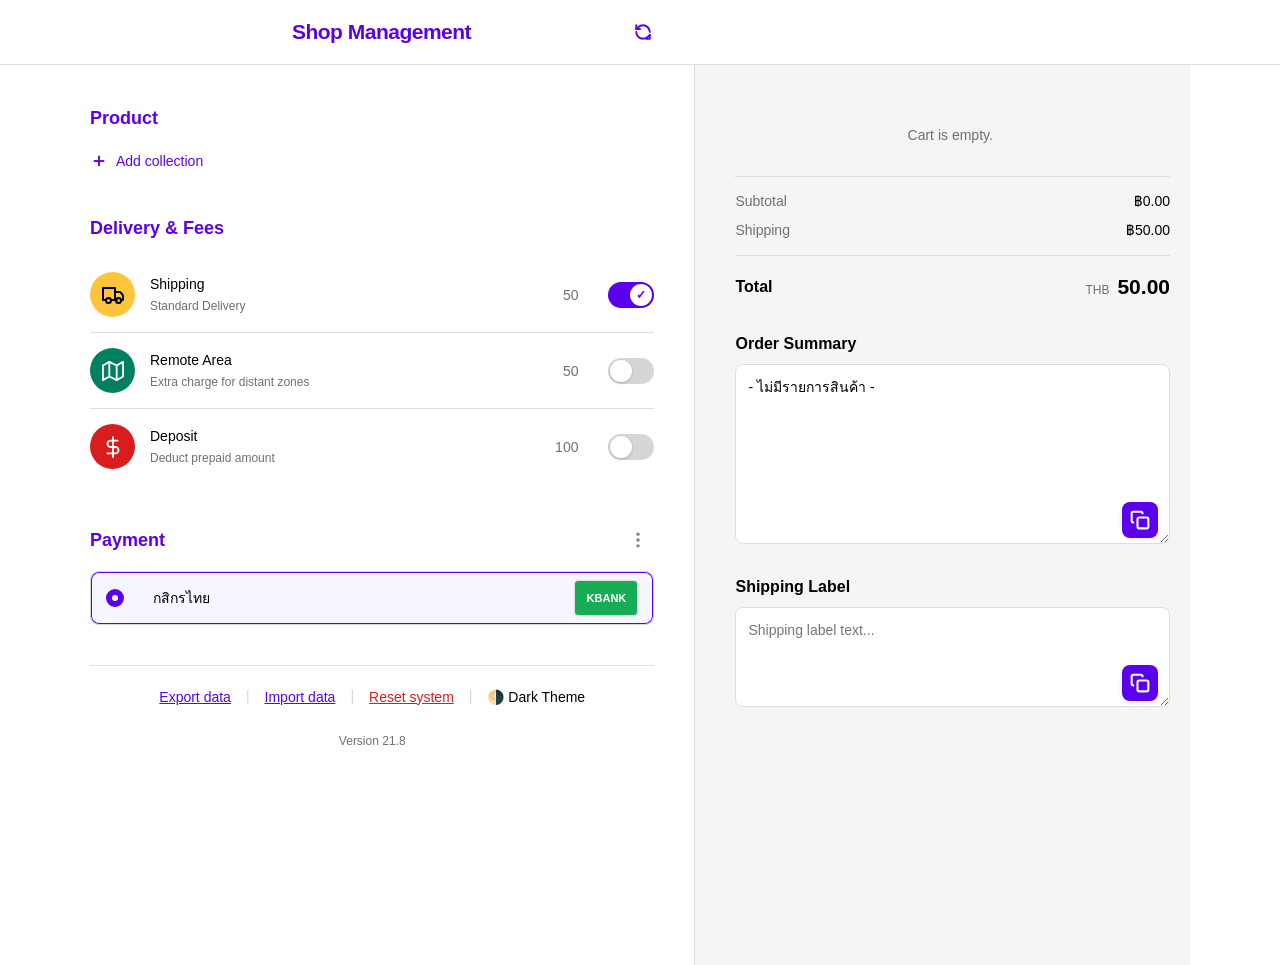
==== commit 6ce255b1: "Update index.html" ====
--- a/index.html
+++ b/index.html
@@ -3,7 +3,7 @@
 <head>
     <meta charset="UTF-8">
     <meta name="viewport" content="width=device-width, initial-scale=1.0, maximum-scale=1.0, user-scalable=no">
-    <title>Shop Management - V21.7</title>
+    <title>Shop Management - V21.8</title>
     <style>
         :root {
             --x-bg-main: hsl(0, 0%, 100%);
@@ -69,7 +69,7 @@
         input[type="number"] { -moz-appearance: textfield; }
 
         /* ======================================= */
-        /* 🔝 Header (จัดให้ตรงกับคอลัมน์ซ้าย 55%) */
+        /* 🔝 Header (กว้างสุด 1100px และสัดส่วน 55%) */
         /* ======================================= */
         .top-header {
             background: var(--x-bg-main); border-bottom: 1px solid var(--x-border);
@@ -79,8 +79,9 @@
         .header-left-col { width: 55%; display: flex; justify-content: flex-end; }
         .header-content {
             display: grid; grid-template-columns: 1fr auto 1fr; align-items: center;
-            width: 100%; max-width: 550px; 
-            padding: 1.5rem 4rem 1.5rem 2rem; box-sizing: border-box;
+            width: 100%; max-width: 605px; /* 55% ของ 1100px */
+            padding: 1.5rem 4rem 1.5rem 0; /* ลบ Offset ฝั่งซ้ายเป็น 0 */
+            box-sizing: border-box;
         }
         
         .header-logo { grid-column: 2; font-size: 2.1rem; font-weight: bold; color: var(--x-primary); letter-spacing: -0.05rem; text-align: center;}
@@ -89,11 +90,10 @@
         .btn-clear:hover { background: var(--x-primary-light); }
 
         /* ======================================= */
-        /* โครงสร้างหลัก (แบ่ง 55 : 45 แบบไร้ขอบเขต) */
+        /* โครงสร้างหลัก (1100px, ซ้าย 55% / ขวา 45%) */
         /* ======================================= */
         .layout-container { 
-            display: flex; flex: 1; width: 100%; align-items: flex-start; 
-            /* ไล่สีพื้นหลังให้ฝั่งขวาเป็นสีเทายาวไปจนสุดขอบ */
+            display: flex; flex: 1; width: 100%; max-width: 1100px; margin: 0 auto; align-items: flex-start; 
             background: linear-gradient(to right, var(--x-bg-main) 55%, var(--x-bg-subdued) 55%);
         }
 
@@ -102,8 +102,9 @@
             display: flex; justify-content: flex-end;
         }
         .management-content {
-            width: 100%; max-width: 550px; 
-            padding: 4rem 4rem 8rem 2rem; box-sizing: border-box;
+            width: 100%; max-width: 605px; /* ขยายตามสัดส่วน 1100px */
+            padding: 4rem 4rem 8rem 0; /* ลบ Offset ฝั่งซ้ายเป็น 0 */
+            box-sizing: border-box;
         }
 
         .summary-panel {
@@ -112,14 +113,14 @@
             position: sticky; top: 0; height: 100vh; overflow-y: auto;
         }
         .summary-content {
-            width: 100%; max-width: 450px;
+            width: 100%; max-width: 495px; /* ขยายตามสัดส่วน 1100px */
             padding: 4rem 2rem 8rem 4rem; box-sizing: border-box;
         }
 
         /* ======================================= */
         /* สไตล์อื่นๆ */
         /* ======================================= */
-        .section-title { font-size: 1.8rem; font-weight: bold; margin-top: 4rem; margin-bottom: 1.5rem; color: var(--x-primary);}
+        .section-title { font-size: 1.8rem; font-weight: bold; margin-top: 4rem; margin-bottom: 1.5rem; color: var(--x-primary); margin-left: 0;}
 
         input[type="text"], input[type="number"]:not(.inline-fee-input) {
             width: 100%; background: var(--x-bg-main); border: 1px solid var(--x-border-dark);
@@ -161,12 +162,13 @@
         .option-btn svg { width: 2rem; height: 2rem; }
 
         /* ======================================= */
-        /* คอลเลคชั่น */
+        /* คอลเลคชั่น (เส้นคั่นตรงๆ ไม่โค้งมุม) */
         /* ======================================= */
         .collection-block { 
+            /* ดึง margin ซ้ายขวาออกไปให้ Highlight คลุมตัวหนังสือที่ชิดซ้ายพอดี */
             margin: 0 -1.5rem 1.5rem -1.5rem; 
             padding: 1.5rem; 
-            border-radius: var(--x-radius-large); 
+            border-radius: 0; /* เอาความโค้งออก เป็นเส้นตรง */
             border-bottom: 1px solid var(--x-border);
             transition: background-color 0.2s;
         }
@@ -188,12 +190,12 @@
         .collection-block.collapsed .chevron-box { transform: rotate(180deg); }
 
         /* ======================================= */
-        /* สินค้า */
-        /* ======================================= */
-        .product-item { background: var(--x-bg-main); padding: 1.5rem; border-radius: var(--x-radius-base); margin-bottom: 1.5rem; border: 1px solid var(--x-border); transition: 0.2s;}
+        /* สินค้า (บีบความสูงลง) */
+        /* ======================================= */
+        .product-item { background: var(--x-bg-main); padding: 1.2rem; border-radius: var(--x-radius-base); margin-bottom: 1.2rem; border: 1px solid var(--x-border); transition: 0.2s;}
         .product-item:focus-within { border-color: var(--x-primary); box-shadow: 0 0 0 1px var(--x-primary); }
         
-        .product-header-row { display: grid; grid-template-columns: 1fr auto auto; gap: 1.5rem; margin-bottom: 0.5rem; align-items: center;}
+        .product-header-row { display: grid; grid-template-columns: 1fr auto auto; gap: 1rem; margin-bottom: 0.5rem; align-items: center;}
         .product-info-display { display: flex; flex-direction: column; gap: 0.2rem; justify-content: center; }
         .productName-display { font-size: 1.5rem; font-weight: normal; color: var(--x-text-main); }
         .productPrice-display { font-size: 1.5rem; color: var(--x-text-subdued); }
@@ -236,13 +238,11 @@
         .fee-input-inline:focus { color: var(--x-text-main) !important; border-bottom: 1px solid var(--x-primary) !important; border-radius: 0 !important;}
 
         /* ======================================= */
-        /* 🏦 ธนาคาร (ปรับบรรทัดให้กระชับขึ้น) */
+        /* 🏦 ธนาคาร (ปรับความสูงกล่องลง บีบบรรทัด) */
         /* ======================================= */
         .payment-box { border: 1px solid var(--x-border-dark); background: var(--x-bg-main); display: flex; flex-direction: column; margin-bottom: 1rem; border-radius: var(--x-radius-base); overflow: hidden;}
         
-        /* ลด Padding บนล่างจาก 1.6rem เป็น 1rem เพื่อความกระชับ */
-        .payment-item { display: flex; align-items: center; padding: 1rem 1.5rem; border-bottom: 1px solid var(--x-border); cursor: pointer; background: transparent; transition: 0.2s;}
-        
+        .payment-item { display: flex; align-items: center; padding: 0.8rem 1.5rem; border-bottom: 1px solid var(--x-border); cursor: pointer; background: transparent; transition: 0.2s;}
         .payment-item:first-child { border-top-left-radius: var(--x-radius-base); border-top-right-radius: var(--x-radius-base); }
         .payment-item:last-child { border-bottom-left-radius: var(--x-radius-base); border-bottom-right-radius: var(--x-radius-base); border-bottom: none; }
         
@@ -253,7 +253,8 @@
         
         .payment-text { flex: 1; font-size: 1.4rem; color: var(--x-text-main); font-weight: normal; line-height: 1.3;}
         
-        .bank-badge { width: 6.4rem; height: 4.4rem; padding: 0; border-radius: 4px; border: 1px solid var(--x-border); font-size: 1.1rem; font-weight: 600; cursor: pointer; display: flex; align-items: center; justify-content: center; box-sizing: border-box; color: #FFF; box-shadow: 0 1px 2px rgba(0,0,0,0.05);}
+        /* ลดความสูงป้ายจาก 4.4rem เป็น 3.6rem */
+        .bank-badge { width: 6.4rem; height: 3.6rem; padding: 0; border-radius: 4px; border: 1px solid var(--x-border); font-size: 1.1rem; font-weight: 600; cursor: pointer; display: flex; align-items: center; justify-content: center; box-sizing: border-box; color: #FFF; box-shadow: 0 1px 2px rgba(0,0,0,0.05);}
 
         .bank-popover { position: absolute; z-index: 2000; background: var(--x-bg-main); border: 1px solid var(--x-border); padding: 1rem; border-radius: var(--x-radius-large); box-shadow: 0 10px 30px rgba(0,0,0,0.1); display: flex; flex-direction: column; gap: 0.4rem; opacity: 0; visibility: hidden; transition: 0.2s; min-width: 16rem; max-height: 25rem; overflow-y: auto;}
         .bank-popover.active { opacity: 1; visibility: visible; }
@@ -264,7 +265,8 @@
         /* ======================================= */
         /* 📄 ฝั่งขวา: สรุปยอด */
         /* ======================================= */
-        .visual-bill-wrapper { max-height: 23rem; overflow-y: auto; padding-right: 0.5rem; margin-bottom: 1rem;}
+        /* Fix แสดงแค่ 2 ชิ้น (ความสูงประมาณ 16.5rem) */
+        .visual-bill-wrapper { max-height: 16.5rem; overflow-y: auto; padding-right: 0.5rem; margin-bottom: 1rem;}
         .visual-bill-wrapper::-webkit-scrollbar { width: 0.4rem; }
         .visual-bill-wrapper::-webkit-scrollbar-thumb { background-color: var(--x-border-dark); border-radius: 1rem; }
 
@@ -347,6 +349,7 @@
                 background-color: var(--x-bg-subdued); padding: 1.5rem 2rem; cursor: pointer;
                 color: var(--x-primary); font-size: 1.4rem; font-weight: bold; border-bottom: 1px solid var(--x-border); border-top: 1px solid var(--x-border);
             }
+            .product-header-row { grid-template-columns: 1fr auto auto; }
         }
     </style>
 </head>
@@ -456,7 +459,7 @@
                 </div>
                 
                 <div style="text-align: center; margin-top: 2.5rem; color: var(--x-text-subdued); font-size: 1.2rem;">
-                    Version 21.7
+                    Version 21.8
                 </div>
 
             </div>
@@ -1184,7 +1187,7 @@
     function exportData() {
         saveData();
         const exportObj = {
-            version: "v21.7",
+            version: "v21.8",
             collections: JSON.parse(localStorage.getItem('orderDataV3')) || [],
             banks: JSON.parse(localStorage.getItem('bankData')) || defaultBanks,
             selectedBank: localStorage.getItem('bank') || '',
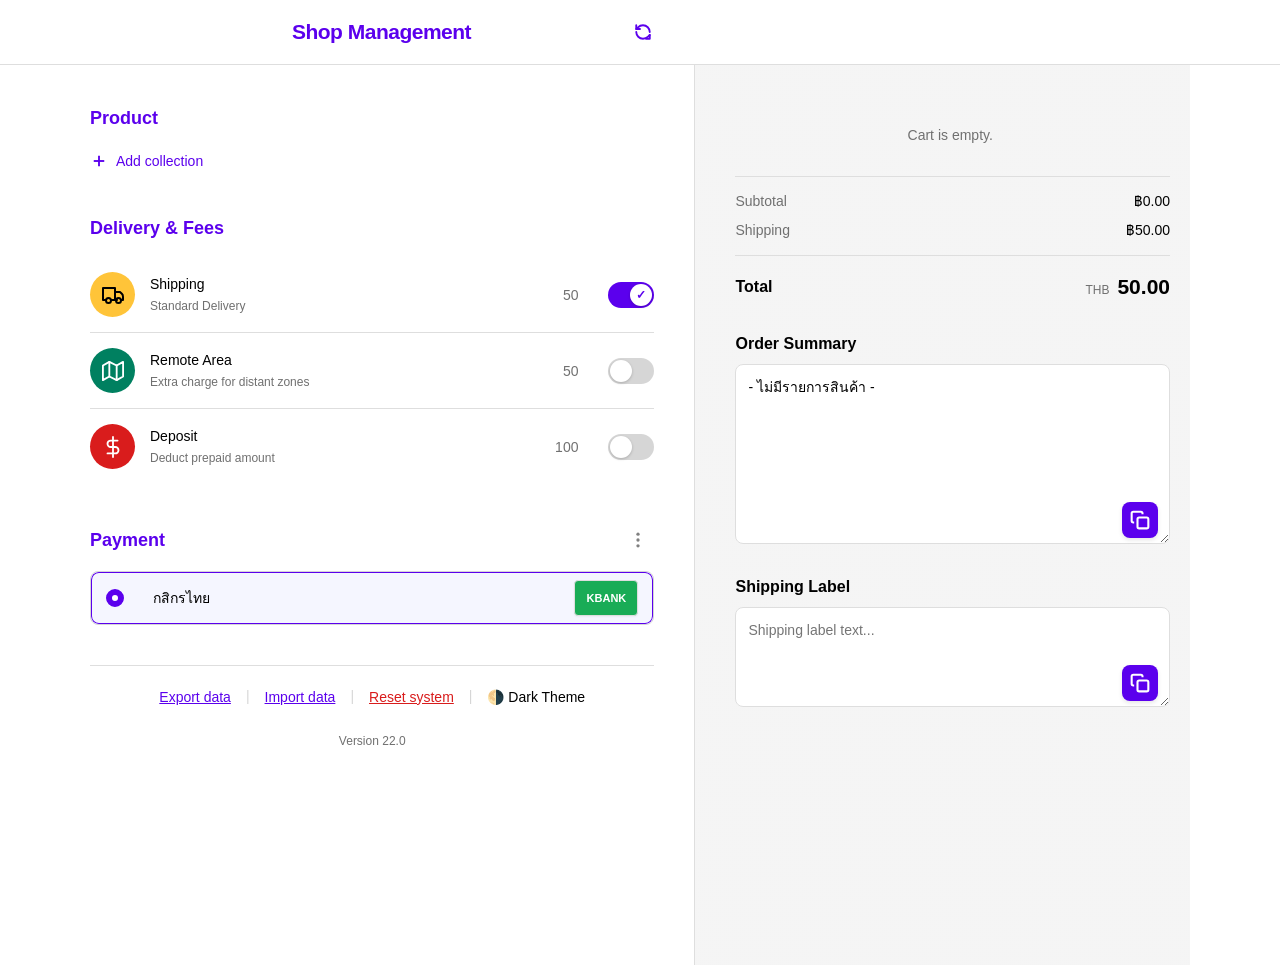
==== commit ecc37ab4: "Update index.html" ====
--- a/index.html
+++ b/index.html
@@ -3,7 +3,7 @@
 <head>
     <meta charset="UTF-8">
     <meta name="viewport" content="width=device-width, initial-scale=1.0, maximum-scale=1.0, user-scalable=no">
-    <title>Shop Management - V21.8</title>
+    <title>Shop Management - V22.0</title>
     <style>
         :root {
             --x-bg-main: hsl(0, 0%, 100%);
@@ -79,8 +79,8 @@
         .header-left-col { width: 55%; display: flex; justify-content: flex-end; }
         .header-content {
             display: grid; grid-template-columns: 1fr auto 1fr; align-items: center;
-            width: 100%; max-width: 605px; /* 55% ของ 1100px */
-            padding: 1.5rem 4rem 1.5rem 0; /* ลบ Offset ฝั่งซ้ายเป็น 0 */
+            width: 100%; max-width: 605px; 
+            padding: 1.5rem 4rem 1.5rem 0; 
             box-sizing: border-box;
         }
         
@@ -102,8 +102,8 @@
             display: flex; justify-content: flex-end;
         }
         .management-content {
-            width: 100%; max-width: 605px; /* ขยายตามสัดส่วน 1100px */
-            padding: 4rem 4rem 8rem 0; /* ลบ Offset ฝั่งซ้ายเป็น 0 */
+            width: 100%; max-width: 605px; 
+            padding: 4rem 4rem 8rem 0; 
             box-sizing: border-box;
         }
 
@@ -113,7 +113,7 @@
             position: sticky; top: 0; height: 100vh; overflow-y: auto;
         }
         .summary-content {
-            width: 100%; max-width: 495px; /* ขยายตามสัดส่วน 1100px */
+            width: 100%; max-width: 495px; 
             padding: 4rem 2rem 8rem 4rem; box-sizing: border-box;
         }
 
@@ -162,13 +162,12 @@
         .option-btn svg { width: 2rem; height: 2rem; }
 
         /* ======================================= */
-        /* คอลเลคชั่น (เส้นคั่นตรงๆ ไม่โค้งมุม) */
+        /* คอลเลคชั่น */
         /* ======================================= */
         .collection-block { 
-            /* ดึง margin ซ้ายขวาออกไปให้ Highlight คลุมตัวหนังสือที่ชิดซ้ายพอดี */
             margin: 0 -1.5rem 1.5rem -1.5rem; 
             padding: 1.5rem; 
-            border-radius: 0; /* เอาความโค้งออก เป็นเส้นตรง */
+            border-radius: 0; 
             border-bottom: 1px solid var(--x-border);
             transition: background-color 0.2s;
         }
@@ -190,12 +189,12 @@
         .collection-block.collapsed .chevron-box { transform: rotate(180deg); }
 
         /* ======================================= */
-        /* สินค้า (บีบความสูงลง) */
+        /* สินค้า */
         /* ======================================= */
         .product-item { background: var(--x-bg-main); padding: 1.2rem; border-radius: var(--x-radius-base); margin-bottom: 1.2rem; border: 1px solid var(--x-border); transition: 0.2s;}
         .product-item:focus-within { border-color: var(--x-primary); box-shadow: 0 0 0 1px var(--x-primary); }
         
-        .product-header-row { display: grid; grid-template-columns: 1fr auto auto; gap: 1rem; margin-bottom: 0.5rem; align-items: center;}
+        .product-header-row { display: grid; grid-template-columns: 1fr auto auto; gap: 1.5rem; margin-bottom: 0.5rem; align-items: center;}
         .product-info-display { display: flex; flex-direction: column; gap: 0.2rem; justify-content: center; }
         .productName-display { font-size: 1.5rem; font-weight: normal; color: var(--x-text-main); }
         .productPrice-display { font-size: 1.5rem; color: var(--x-text-subdued); }
@@ -238,7 +237,7 @@
         .fee-input-inline:focus { color: var(--x-text-main) !important; border-bottom: 1px solid var(--x-primary) !important; border-radius: 0 !important;}
 
         /* ======================================= */
-        /* 🏦 ธนาคาร (ปรับความสูงกล่องลง บีบบรรทัด) */
+        /* 🏦 ธนาคาร */
         /* ======================================= */
         .payment-box { border: 1px solid var(--x-border-dark); background: var(--x-bg-main); display: flex; flex-direction: column; margin-bottom: 1rem; border-radius: var(--x-radius-base); overflow: hidden;}
         
@@ -253,7 +252,6 @@
         
         .payment-text { flex: 1; font-size: 1.4rem; color: var(--x-text-main); font-weight: normal; line-height: 1.3;}
         
-        /* ลดความสูงป้ายจาก 4.4rem เป็น 3.6rem */
         .bank-badge { width: 6.4rem; height: 3.6rem; padding: 0; border-radius: 4px; border: 1px solid var(--x-border); font-size: 1.1rem; font-weight: 600; cursor: pointer; display: flex; align-items: center; justify-content: center; box-sizing: border-box; color: #FFF; box-shadow: 0 1px 2px rgba(0,0,0,0.05);}
 
         .bank-popover { position: absolute; z-index: 2000; background: var(--x-bg-main); border: 1px solid var(--x-border); padding: 1rem; border-radius: var(--x-radius-large); box-shadow: 0 10px 30px rgba(0,0,0,0.1); display: flex; flex-direction: column; gap: 0.4rem; opacity: 0; visibility: hidden; transition: 0.2s; min-width: 16rem; max-height: 25rem; overflow-y: auto;}
@@ -265,7 +263,6 @@
         /* ======================================= */
         /* 📄 ฝั่งขวา: สรุปยอด */
         /* ======================================= */
-        /* Fix แสดงแค่ 2 ชิ้น (ความสูงประมาณ 16.5rem) */
         .visual-bill-wrapper { max-height: 16.5rem; overflow-y: auto; padding-right: 0.5rem; margin-bottom: 1rem;}
         .visual-bill-wrapper::-webkit-scrollbar { width: 0.4rem; }
         .visual-bill-wrapper::-webkit-scrollbar-thumb { background-color: var(--x-border-dark); border-radius: 1rem; }
@@ -274,7 +271,7 @@
         .thumbnail { width: 6.4rem; height: 6.4rem; background: var(--x-bg-main); border-radius: var(--x-radius-large); border: 1px solid var(--x-border-dark); position: relative; display: flex; align-items: center; justify-content: center; flex-shrink: 0; color: var(--x-text-subdued); box-sizing: border-box; margin-right: 1.5rem;}
         .thumbnail::after { content:''; position:absolute; inset: 0.4rem; border: 1px solid rgba(0,0,0,0.05); border-radius: 0.4rem; pointer-events:none;} 
         
-        .qty-badge { position: absolute; top: -1rem; right: -1rem; background: rgba(114, 114, 114, 0.9); color: white; font-size: 1.2rem; min-width: 2.2rem; height: 2.2rem; border-radius: 50%; display: flex; align-items: center; justify-content: center; padding: 0 0.6rem; box-sizing: border-box; font-weight: 500; z-index: 2; line-height: 1;}
+        .qty-badge { position: absolute; top: -1rem; right: -1rem; background: #000; color: #fff; font-size: 1.2rem; min-width: 2.2rem; height: 2.2rem; border-radius: 6px; display: flex; align-items: center; justify-content: center; padding: 0 0.6rem; box-sizing: border-box; font-weight: 600; z-index: 2; line-height: 1; border: 2px solid #fff;}
         
         .totals-section { border-top: 1px solid var(--x-border); padding-top: 1rem; margin-top: 1rem;}
         .cost-line { display: flex; justify-content: space-between; padding: 0.4rem 0; font-size: 1.4rem; color: var(--x-text-main); }
@@ -299,7 +296,7 @@
         .btn-copy-inline:hover { filter: brightness(1.1); transform: scale(1.05); }
 
         /* ======================================= */
-        /* 🪟 Modal Popup */
+        /* 🪟 Modals & Popups (Unified Design) */
         /* ======================================= */
         .modal-overlay {
             position: fixed; inset: 0; background: rgba(0,0,0,0.5); z-index: 3000;
@@ -316,9 +313,16 @@
         .modal-body label { font-size: 1.3rem; color: var(--x-text-subdued); font-weight: 500; margin-bottom: -0.5rem;}
         .modal-footer { padding: 1.5rem 2rem; border-top: 1px solid var(--x-border); display: flex; justify-content: flex-end; gap: 1rem; background: var(--x-bg-subdued);}
         
-        .btn-modal { padding: 1rem 1.6rem; border-radius: var(--x-radius-base); border: 1px solid var(--x-border-dark); background: var(--x-bg-main); color: var(--x-text-main); cursor: pointer; font-size: 1.4rem; font-weight: 500;}
+        .btn-modal { padding: 1rem 1.6rem; border-radius: var(--x-radius-base); border: 1px solid var(--x-border-dark); background: var(--x-bg-main); color: var(--x-text-main); cursor: pointer; font-size: 1.4rem; font-weight: 500; transition: 0.2s;}
         .btn-modal.save { background: var(--x-primary); color: white; border-color: var(--x-primary); }
-        .btn-modal.save:hover { background: var(--x-primary-hover); }
+        .btn-modal.save:hover { filter: brightness(0.9); }
+
+        textarea.modal-textarea {
+            width: 100%; background: var(--x-bg-main); border: 1px solid var(--x-border-dark);
+            padding: 1.2rem 1.4rem; border-radius: var(--x-radius-base); color: var(--x-text-main); font-size: 1.4rem;
+            box-sizing: border-box; transition: 0.2s; font-family: inherit; resize: vertical; margin-top: 0.5rem;
+        }
+        textarea.modal-textarea:focus { outline: none; border-color: var(--x-primary); box-shadow: 0 0 0 1px var(--x-primary); }
 
         /* Footer Links */
         .footer-links { display: flex; flex-wrap: wrap; gap: 1.5rem; margin-top: 4rem; padding-top: 2rem; border-top: 1px solid var(--x-border); justify-content: center; align-items: center;}
@@ -331,19 +335,15 @@
         .mobile-summary-toggle { display: none; }
         @media (max-width: 1000px) {
             .layout-container { flex-direction: column; overflow: visible; background: var(--x-bg-main); }
-            
             .header-left-col { width: 100%; justify-content: center; }
             .header-content { display: flex; justify-content: space-between; padding: 1.5rem 2rem; width: 100%; max-width: 100%; }
             .header-logo { grid-column: auto; text-align: left; }
             .btn-clear { grid-column: auto; }
-            
             .management-panel { width: 100%; justify-content: center; }
             .management-content { max-width: 100%; padding: 3rem 2rem; }
-            
             .summary-panel { width: 100%; position: static; height: auto; overflow: visible; border-left: none; }
             .summary-content { max-width: 100%; padding: 2rem; display: none; }
             .summary-content.show { display: block; }
-            
             .mobile-summary-toggle {
                 display: flex; justify-content: space-between; align-items: center;
                 background-color: var(--x-bg-subdued); padding: 1.5rem 2rem; cursor: pointer;
@@ -459,7 +459,7 @@
                 </div>
                 
                 <div style="text-align: center; margin-top: 2.5rem; color: var(--x-text-subdued); font-size: 1.2rem;">
-                    Version 21.8
+                    Version 22.0
                 </div>
 
             </div>
@@ -525,9 +525,9 @@
     <div id="bankPopover" class="bank-popover"></div>
 
     <div class="modal-overlay" id="editModal">
-        <div class="modal-content">
+        <div class="modal-content" style="max-width: 450px;">
             <div class="modal-header">Edit Product</div>
-            <div class="modal-body">
+            <div class="modal-body" style="max-height: 65vh; overflow-y: auto;">
                 <div>
                     <label>Product Name</label>
                     <input type="text" id="modalName" placeholder="Enter product name..." style="margin-top:0.5rem;">
@@ -537,8 +537,7 @@
                     <input type="number" id="modalPrice" placeholder="Enter price..." style="margin-top:0.5rem;">
                 </div>
                 
-                <div id="modalOptionsContainer" style="display: flex; flex-direction: column; gap: 1.5rem; margin-top: 0.5rem;">
-                    </div>
+                <div id="modalOptionsContainer" style="display: flex; flex-direction: column; gap: 1.5rem; margin-top: 0.5rem;"></div>
 
                 <button class="btn-add" type="button" onclick="addModalOptionRow()" style="margin-top: 1rem; padding: 0;">
                     <svg viewBox="0 0 24 24" fill="none" stroke="currentColor"><line x1="12" y1="5" x2="12" y2="19"></line><line x1="5" y1="12" x2="19" y2="12"></line></svg>
@@ -552,6 +551,24 @@
         </div>
     </div>
 
+    <div class="modal-overlay" id="globalModal">
+        <div class="modal-content" style="max-width: 450px;">
+            <div class="modal-header" id="globalModalHeader">Title</div>
+            <div class="modal-body">
+                <p id="globalModalMessage" style="margin-top:0; margin-bottom: 0; font-size:1.4rem; color:var(--x-text-main); display:none; line-height:1.5;"></p>
+                <div id="globalModalInputContainer" style="display:none;">
+                    <label id="globalModalInputLabel" style="font-size: 1.3rem; color: var(--x-text-subdued); font-weight: 500; margin-bottom: 0.5rem; display:block;">Label</label>
+                    <input type="text" id="globalModalInput" style="margin-top:0.5rem; display:none;">
+                    <textarea id="globalModalTextarea" class="modal-textarea" rows="4" style="display:none;"></textarea>
+                </div>
+            </div>
+            <div class="modal-footer">
+                <button class="btn-modal" id="globalModalCancelBtn" onclick="closeGlobalModal()">Cancel</button>
+                <button class="btn-modal save" id="globalModalSaveBtn" onclick="submitGlobalModal()">Save</button>
+            </div>
+        </div>
+    </div>
+
 <script>
     function toggleTheme() {
         const currentTheme = document.documentElement.getAttribute('data-theme');
@@ -586,6 +603,76 @@
         updateData(); 
     };
 
+    // ==========================================
+    // 🪟 GLOBAL MODAL LOGIC (แทน prompt/confirm)
+    // ==========================================
+    let globalModalCallback = null;
+
+    function openConfirmModal(title, message, isDanger, callback, isAlert = false) {
+        document.getElementById('globalModalHeader').innerText = title;
+        document.getElementById('globalModalMessage').innerHTML = message.replace(/\n/g, '<br>');
+        document.getElementById('globalModalMessage').style.display = 'block';
+        document.getElementById('globalModalInputContainer').style.display = 'none';
+
+        const saveBtn = document.getElementById('globalModalSaveBtn');
+        saveBtn.innerText = isAlert ? 'OK' : (isDanger ? 'Delete' : 'Confirm');
+        saveBtn.style.background = isDanger ? 'var(--x-danger)' : 'var(--x-primary)';
+        saveBtn.style.borderColor = isDanger ? 'var(--x-danger)' : 'var(--x-primary)';
+
+        const cancelBtn = document.getElementById('globalModalCancelBtn');
+        cancelBtn.style.display = isAlert ? 'none' : 'block';
+
+        globalModalCallback = callback;
+        document.getElementById('globalModal').classList.add('show');
+    }
+
+    function openPromptModal(title, label, defaultValue, isTextarea, callback) {
+        document.getElementById('globalModalHeader').innerText = title;
+        document.getElementById('globalModalMessage').style.display = 'none';
+        document.getElementById('globalModalInputContainer').style.display = 'block';
+        document.getElementById('globalModalInputLabel').innerText = label;
+
+        const inputEl = document.getElementById('globalModalInput');
+        const textareaEl = document.getElementById('globalModalTextarea');
+
+        if (isTextarea) {
+            inputEl.style.display = 'none';
+            textareaEl.style.display = 'block';
+            textareaEl.value = defaultValue;
+        } else {
+            textareaEl.style.display = 'none';
+            inputEl.style.display = 'block';
+            inputEl.value = defaultValue;
+        }
+
+        const saveBtn = document.getElementById('globalModalSaveBtn');
+        saveBtn.innerText = 'Save';
+        saveBtn.style.background = 'var(--x-primary)';
+        saveBtn.style.borderColor = 'var(--x-primary)';
+
+        const cancelBtn = document.getElementById('globalModalCancelBtn');
+        cancelBtn.style.display = 'block';
+
+        globalModalCallback = function() {
+            const val = isTextarea ? textareaEl.value : inputEl.value;
+            callback(val);
+        };
+        document.getElementById('globalModal').classList.add('show');
+    }
+
+    function closeGlobalModal() {
+        document.getElementById('globalModal').classList.remove('show');
+        globalModalCallback = null;
+    }
+
+    function submitGlobalModal() {
+        if (globalModalCallback) globalModalCallback();
+        closeGlobalModal();
+    }
+
+    // ==========================================
+    // Dropdown Logic (Global)
+    // ==========================================
     function toggleDropdown(e, btn) {
         e.stopPropagation();
         const menu = btn.nextElementSibling;
@@ -703,32 +790,35 @@
     }
 
     function addBank() {
-        const input = prompt("🏦 เพิ่มข้อมูลบัญชีใหม่\n(พิมพ์ // เพื่อบังคับขึ้นบรรทัดใหม่ เช่น ธ.กสิกร // 12345 // สมชาย):");
-        if (input && input.trim()) {
-            let banks = JSON.parse(localStorage.getItem('bankData')) || defaultBanks;
-            let newId = 'b' + Date.now();
-            banks.push({ id: newId, text: input.split('//').map(s => s.trim()).join('\n'), bankCode: 'BANK' });
-            localStorage.setItem('bankData', JSON.stringify(banks));
-            localStorage.setItem('bank', newId);
-            renderBanks(); updateData();
-        }
+        openPromptModal('Add Payment Method', 'Bank details (Press Enter for new lines):', '', true, function(input) {
+            if (input && input.trim()) {
+                let banks = JSON.parse(localStorage.getItem('bankData')) || defaultBanks;
+                let newId = 'b' + Date.now();
+                banks.push({ id: newId, text: input.trim(), bankCode: 'BANK' });
+                localStorage.setItem('bankData', JSON.stringify(banks));
+                localStorage.setItem('bank', newId);
+                renderBanks(); updateData();
+            }
+        });
     }
 
     function editBankList() {
         let banks = JSON.parse(localStorage.getItem('bankData')) || defaultBanks;
         const selectedNode = document.querySelector('input[name="bankSelect"]:checked');
-        if(!selectedNode) { alert('กรุณาเลือกธนาคารที่ต้องการแก้ไขก่อน'); return;}
+        if(!selectedNode) { 
+            openConfirmModal('Notice', 'Please select a bank to edit first.', false, function(){}, true);
+            return;
+        }
         
         let selectedId = selectedNode.value;
         let bank = banks.find(b => b.id === selectedId);
         if(bank) {
-            const input = prompt("✏️ แก้ไขข้อมูลบัญชี (พิมพ์ // ขึ้นบรรทัดใหม่)\n🚨 ลบข้อความทั้งหมดเพื่อลบ:", bank.text.split('\n').join(' // '));
-            if (input !== null) {
+            openPromptModal('Edit Payment Method', 'Bank details (Clear text to delete):', bank.text, true, function(input) {
                 if (input.trim() === '') banks = banks.filter(b => b.id !== selectedId);
-                else bank.text = input.split('//').map(s => s.trim()).join('\n');
+                else bank.text = input.trim();
                 localStorage.setItem('bankData', JSON.stringify(banks));
                 renderBanks(); updateData();
-            }
+            });
         }
     }
 
@@ -980,18 +1070,26 @@
         const block = btn.closest('.collection-block');
         const nameInput = block.querySelector('.collectionName');
         const nameText = block.querySelector('.collection-name-text');
-        const newName = prompt('Rename Collection:', nameInput.value);
-        if (newName !== null && newName.trim() !== '') {
-            nameInput.value = newName;
-            nameText.innerText = newName;
-            updateData();
-        }
+        
+        openPromptModal('Rename Collection', 'Collection Name (leave empty to delete)', nameInput.value, false, function(newName) {
+            if (newName !== null) {
+                if (newName.trim() === '') {
+                    openConfirmModal('Delete Collection', 'Are you sure you want to delete this entire collection?', true, function() {
+                        block.remove(); updateData();
+                    });
+                } else {
+                    nameInput.value = newName;
+                    nameText.innerText = newName;
+                    updateData();
+                }
+            }
+        });
     }
     
     function removeCollectionBlock(btn) {
-        if(confirm('🚨 Delete this entire collection?')) {
+        openConfirmModal('Delete Collection', 'Are you sure you want to delete this entire collection?', true, function() {
             btn.closest('.collection-block').remove(); updateData();
-        }
+        });
     }
 
     function addCollectionBlock(colName = '', isCollapsed = false) {
@@ -1029,8 +1127,18 @@
 
     function clearAllPills() { document.querySelectorAll('.pill.active').forEach(p => p.classList.remove('active')); document.querySelectorAll('.productQty').forEach(q => q.value = 1); ['special', 'deposit'].forEach(id => document.getElementById('check_' + id).checked = false); updateData(); }
     function handleAddProductClick(btn) { btn.previousElementSibling.appendChild(createProductItemElement()); updateData(); }
-    function removeProduct(btn) { if(confirm('Delete this product?')) { btn.closest('.product-item').remove(); updateData(); } }
-    function clearData() { if(confirm('🚨 Reset all data?')) { localStorage.removeItem('orderDataV3'); location.reload(); } }
+    
+    function removeProduct(btn) { 
+        openConfirmModal('Delete Product', 'Are you sure you want to delete this product?', true, function() {
+            btn.closest('.product-item').remove(); updateData();
+        });
+    }
+    
+    function clearData() { 
+        openConfirmModal('Reset System', 'Are you sure you want to clear all data?\nThis action cannot be undone.', true, function() {
+            localStorage.removeItem('orderDataV3'); location.reload();
+        });
+    }
 
     function createOptionRowHtml(availableSizes, selectedSizes) {
         let pillsHtml = availableSizes.map(s => `<div class="pill ${selectedSizes.includes(s) ? 'active' : ''}" onclick="togglePill(this)" data-size="${s}">${s}</div>`).join('');
@@ -1081,7 +1189,7 @@
     function togglePill(pill) { pill.classList.toggle('active'); updateData(); }
 
     // ==========================================
-    // Modal Logic
+    // Modal Popup สำหรับแก้ไขสินค้า
     // ==========================================
     function openEditModal(btn) {
         activeProductItem = btn.closest('.product-item');
@@ -1187,7 +1295,7 @@
     function exportData() {
         saveData();
         const exportObj = {
-            version: "v21.8",
+            version: "v22.0",
             collections: JSON.parse(localStorage.getItem('orderDataV3')) || [],
             banks: JSON.parse(localStorage.getItem('bankData')) || defaultBanks,
             selectedBank: localStorage.getItem('bank') || '',
@@ -1197,27 +1305,35 @@
             }
         };
         const dataStr = JSON.stringify(exportObj); const encodedData = btoa(encodeURIComponent(dataStr));
-        navigator.clipboard.writeText(encodedData).then(() => alert('📋 Export copied to clipboard!')).catch(() => prompt('Copy this code:', encodedData));
+        navigator.clipboard.writeText(encodedData).then(() => {
+            openConfirmModal('Success', '📋 Export copied to clipboard!', false, function(){}, true);
+        }).catch(() => {
+            openPromptModal('Export Data', 'Copy this code:', encodedData, true, function(){});
+        });
     }
 
     function importData() {
-        const code = prompt('📥 Paste code to import:');
-        if (!code) return;
-        try {
-            const parsedData = JSON.parse(decodeURIComponent(atob(code)));
-            if (Array.isArray(parsedData)) localStorage.setItem('orderDataV3', JSON.stringify(parsedData));
-            else if (parsedData && parsedData.collections) {
-                localStorage.setItem('orderDataV3', JSON.stringify(parsedData.collections));
-                if (parsedData.banks) localStorage.setItem('bankData', JSON.stringify(parsedData.banks));
-                if (parsedData.selectedBank) localStorage.setItem('bank', JSON.stringify(parsedData.selectedBank));
-                if (parsedData.settings) {
-                    ['val_shipping', 'val_special', 'val_deposit', 'check_shipping', 'check_special', 'check_deposit'].forEach(key => {
-                        if(parsedData.settings[key] !== undefined) localStorage.setItem(key, parsedData.settings[key]);
-                    });
+        openPromptModal('Import Data', 'Paste code to import:', '', true, function(code) {
+            if (!code) return;
+            try {
+                const parsedData = JSON.parse(decodeURIComponent(atob(code)));
+                if (Array.isArray(parsedData)) localStorage.setItem('orderDataV3', JSON.stringify(parsedData));
+                else if (parsedData && parsedData.collections) {
+                    localStorage.setItem('orderDataV3', JSON.stringify(parsedData.collections));
+                    if (parsedData.banks) localStorage.setItem('bankData', JSON.stringify(parsedData.banks));
+                    if (parsedData.selectedBank) localStorage.setItem('bank', JSON.stringify(parsedData.selectedBank));
+                    if (parsedData.settings) {
+                        ['val_shipping', 'val_special', 'val_deposit', 'check_shipping', 'check_special', 'check_deposit'].forEach(key => {
+                            if(parsedData.settings[key] !== undefined) localStorage.setItem(key, parsedData.settings[key]);
+                        });
+                    }
                 }
+                renderBanks(); loadData(); updateData(); 
+                openConfirmModal('Success', '✅ Import successful!', false, function(){}, true);
+            } catch(e) { 
+                openConfirmModal('Error', '❌ Invalid code.', true, function(){}, true); 
             }
-            renderBanks(); loadData(); updateData(); alert('✅ Import successful!');
-        } catch(e) { alert('❌ Invalid code.'); }
+        });
     }
 
 </script>
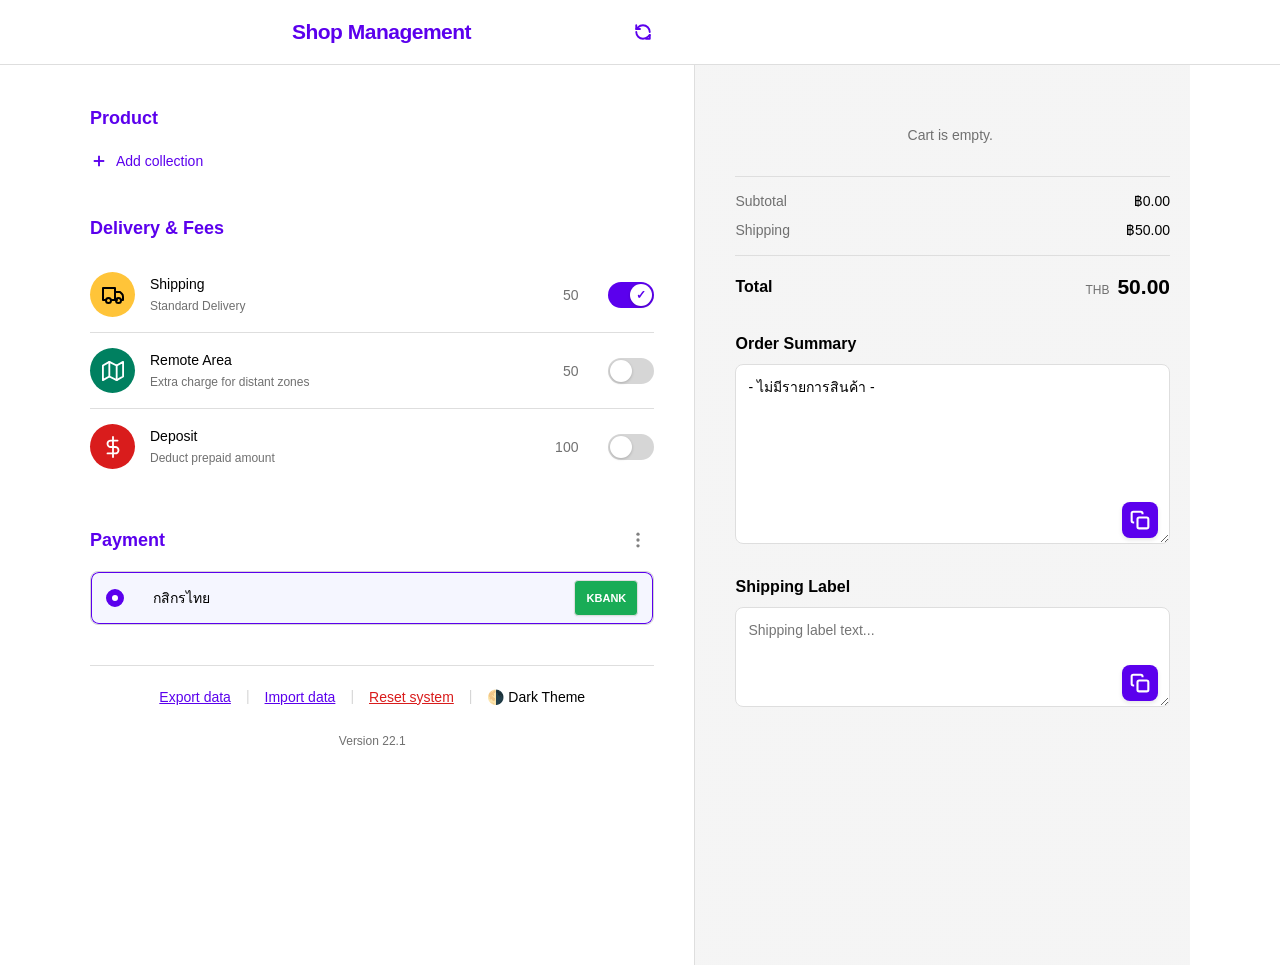
==== commit fceff80d: "Update index.html" ====
--- a/index.html
+++ b/index.html
@@ -3,7 +3,7 @@
 <head>
     <meta charset="UTF-8">
     <meta name="viewport" content="width=device-width, initial-scale=1.0, maximum-scale=1.0, user-scalable=no">
-    <title>Shop Management - V22.0</title>
+    <title>Shop Management - V22.1</title>
     <style>
         :root {
             --x-bg-main: hsl(0, 0%, 100%);
@@ -167,7 +167,7 @@
         .collection-block { 
             margin: 0 -1.5rem 1.5rem -1.5rem; 
             padding: 1.5rem; 
-            border-radius: 0; 
+            border-radius: var(--x-radius-large); 
             border-bottom: 1px solid var(--x-border);
             transition: background-color 0.2s;
         }
@@ -177,6 +177,7 @@
         }
         .collection-block.collapsed { 
             background-color: transparent; 
+            border-radius: 0; 
         }
         
         .collection-header { display: flex; justify-content: space-between; align-items: center; cursor: pointer; user-select: none;}
@@ -296,7 +297,7 @@
         .btn-copy-inline:hover { filter: brightness(1.1); transform: scale(1.05); }
 
         /* ======================================= */
-        /* 🪟 Modals & Popups (Unified Design) */
+        /* 🪟 Modals & Popups */
         /* ======================================= */
         .modal-overlay {
             position: fixed; inset: 0; background: rgba(0,0,0,0.5); z-index: 3000;
@@ -459,7 +460,7 @@
                 </div>
                 
                 <div style="text-align: center; margin-top: 2.5rem; color: var(--x-text-subdued); font-size: 1.2rem;">
-                    Version 22.0
+                    Version 22.1
                 </div>
 
             </div>
@@ -604,7 +605,7 @@
     };
 
     // ==========================================
-    // 🪟 GLOBAL MODAL LOGIC (แทน prompt/confirm)
+    // 🪟 GLOBAL MODAL LOGIC 
     // ==========================================
     let globalModalCallback = null;
 
@@ -671,7 +672,7 @@
     }
 
     // ==========================================
-    // Dropdown Logic (Global)
+    // Dropdown Logic (คลิกที่ไหนก็ปิดทันที)
     // ==========================================
     function toggleDropdown(e, btn) {
         e.stopPropagation();
@@ -681,10 +682,8 @@
         if (!isShowing) menu.classList.add('show');
     }
 
-    window.onclick = function(event) {
-        if (!event.target.closest('.dropdown-container')) {
-            document.querySelectorAll('.dropdown-menu').forEach(m => m.classList.remove('show'));
-        }
+    window.onclick = function() {
+        document.querySelectorAll('.dropdown-menu').forEach(m => m.classList.remove('show'));
     }
 
     function toggleMobileSummary() {
@@ -1295,7 +1294,7 @@
     function exportData() {
         saveData();
         const exportObj = {
-            version: "v22.0",
+            version: "v22.1",
             collections: JSON.parse(localStorage.getItem('orderDataV3')) || [],
             banks: JSON.parse(localStorage.getItem('bankData')) || defaultBanks,
             selectedBank: localStorage.getItem('bank') || '',
